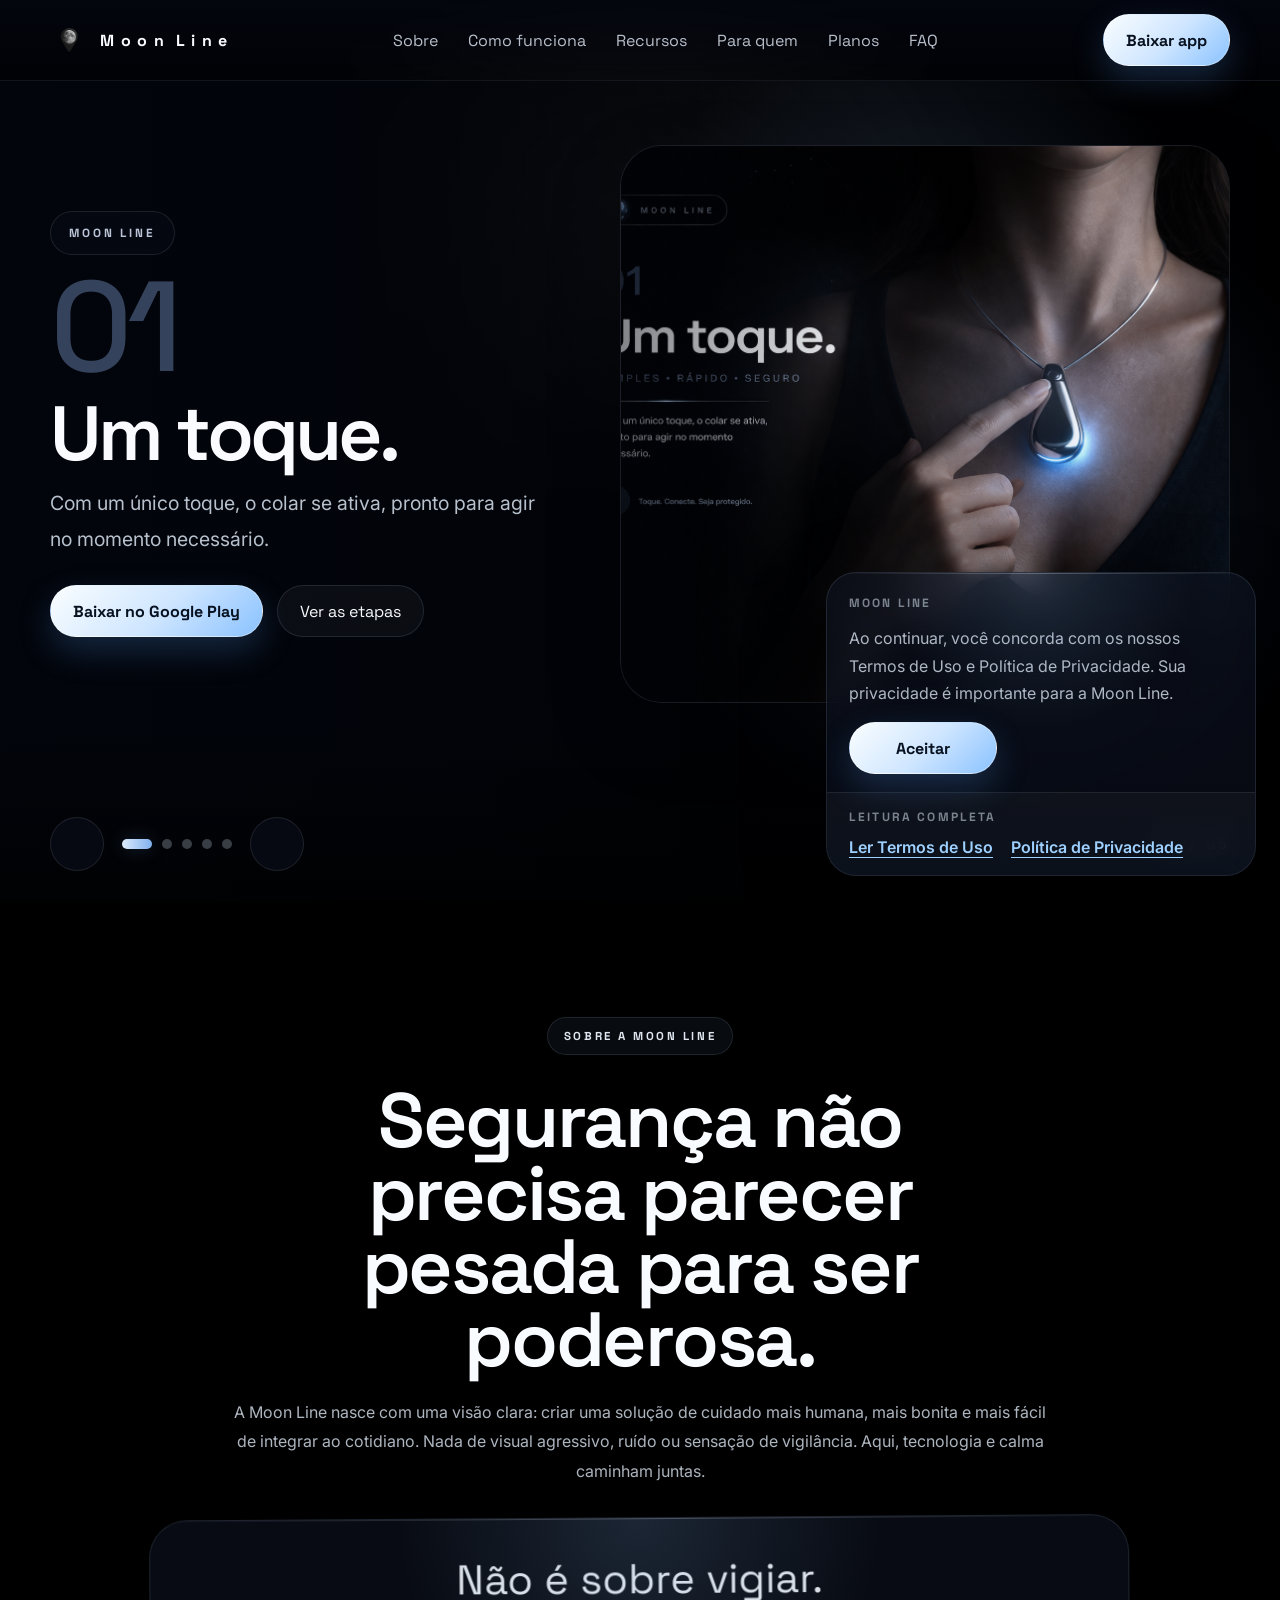
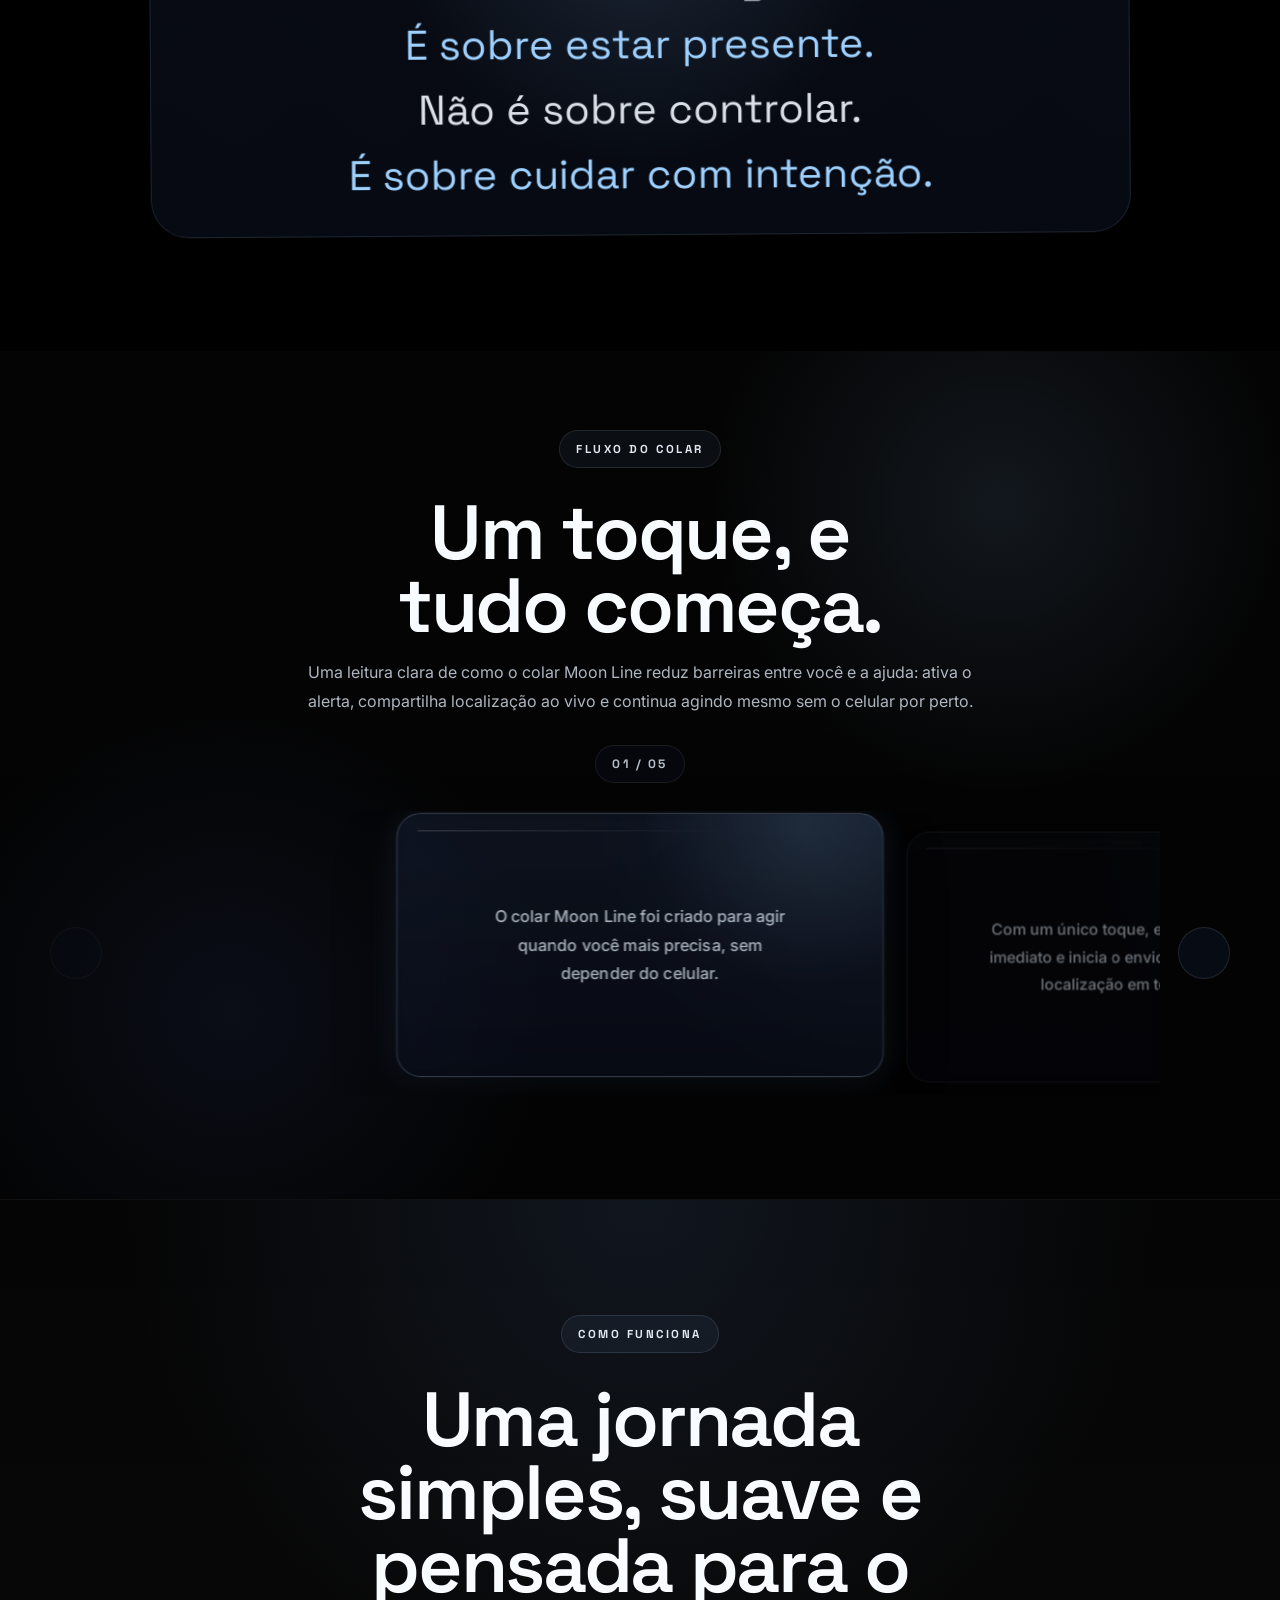
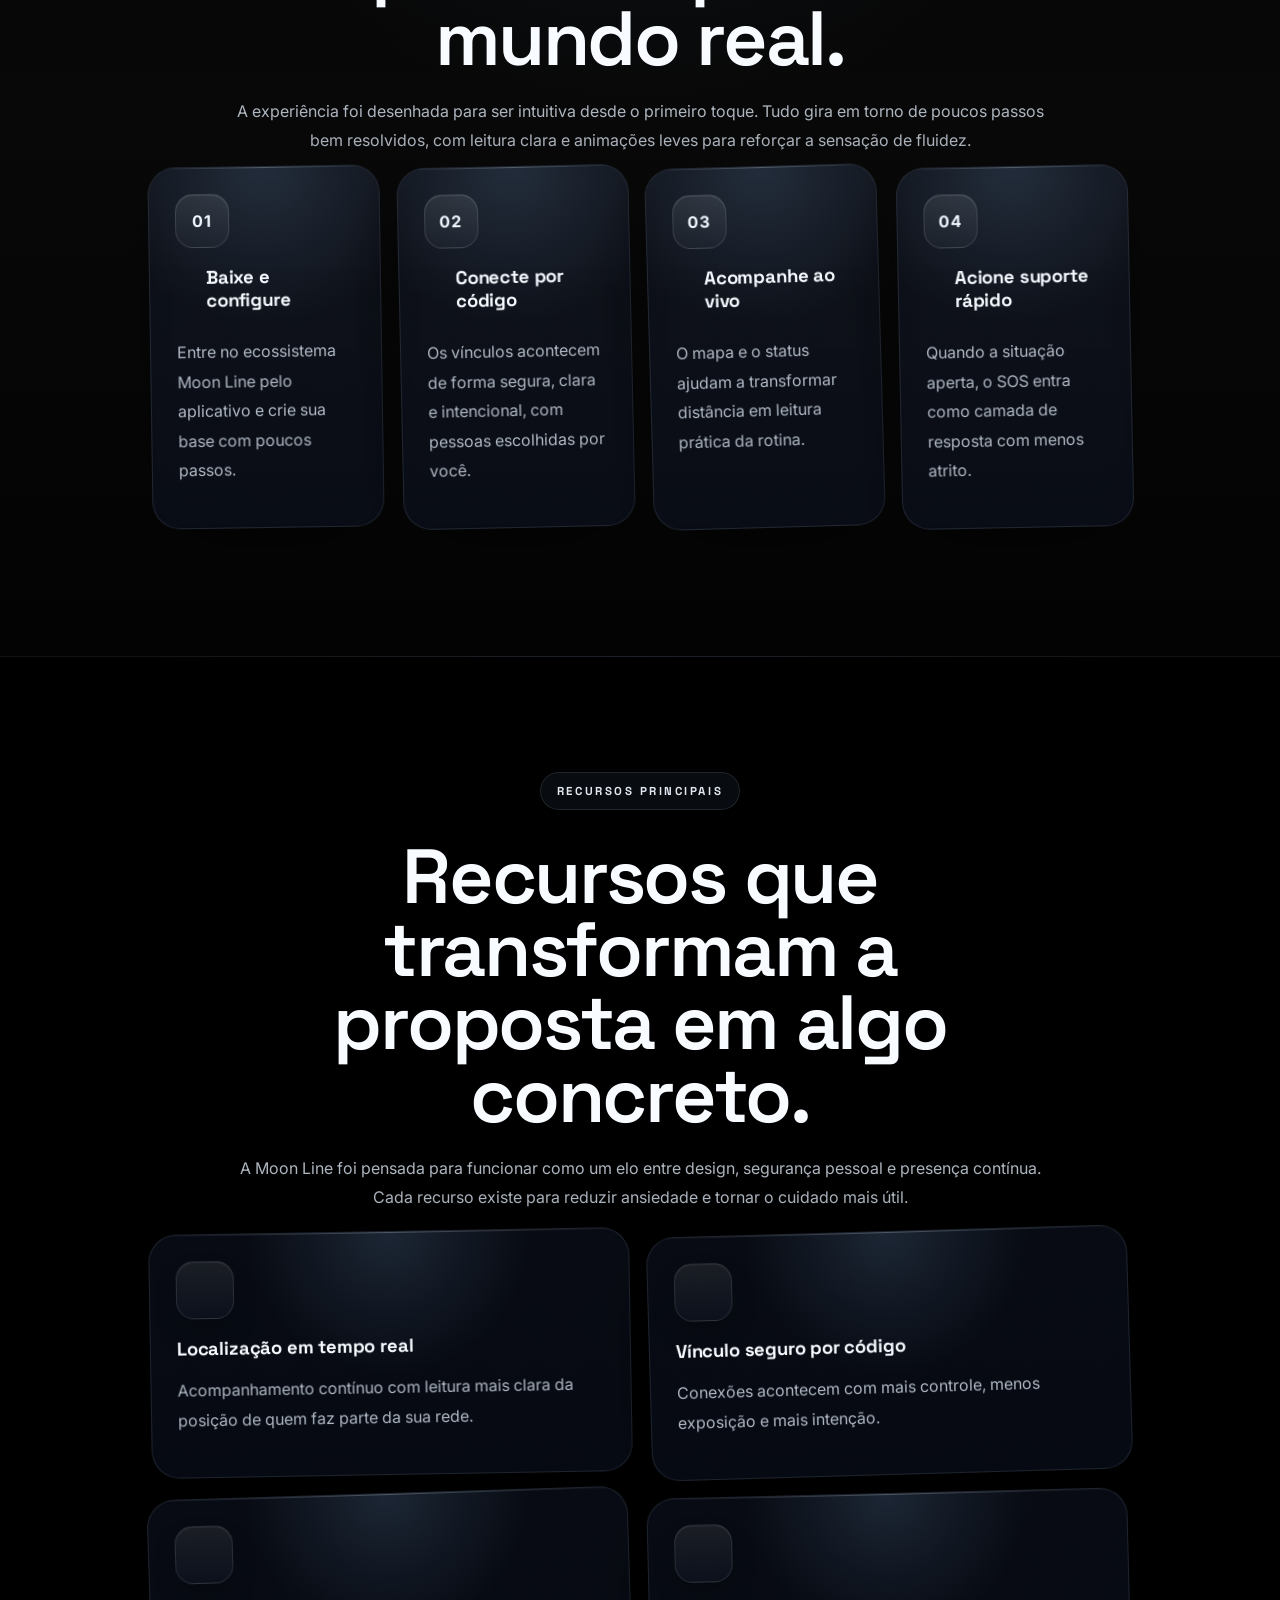
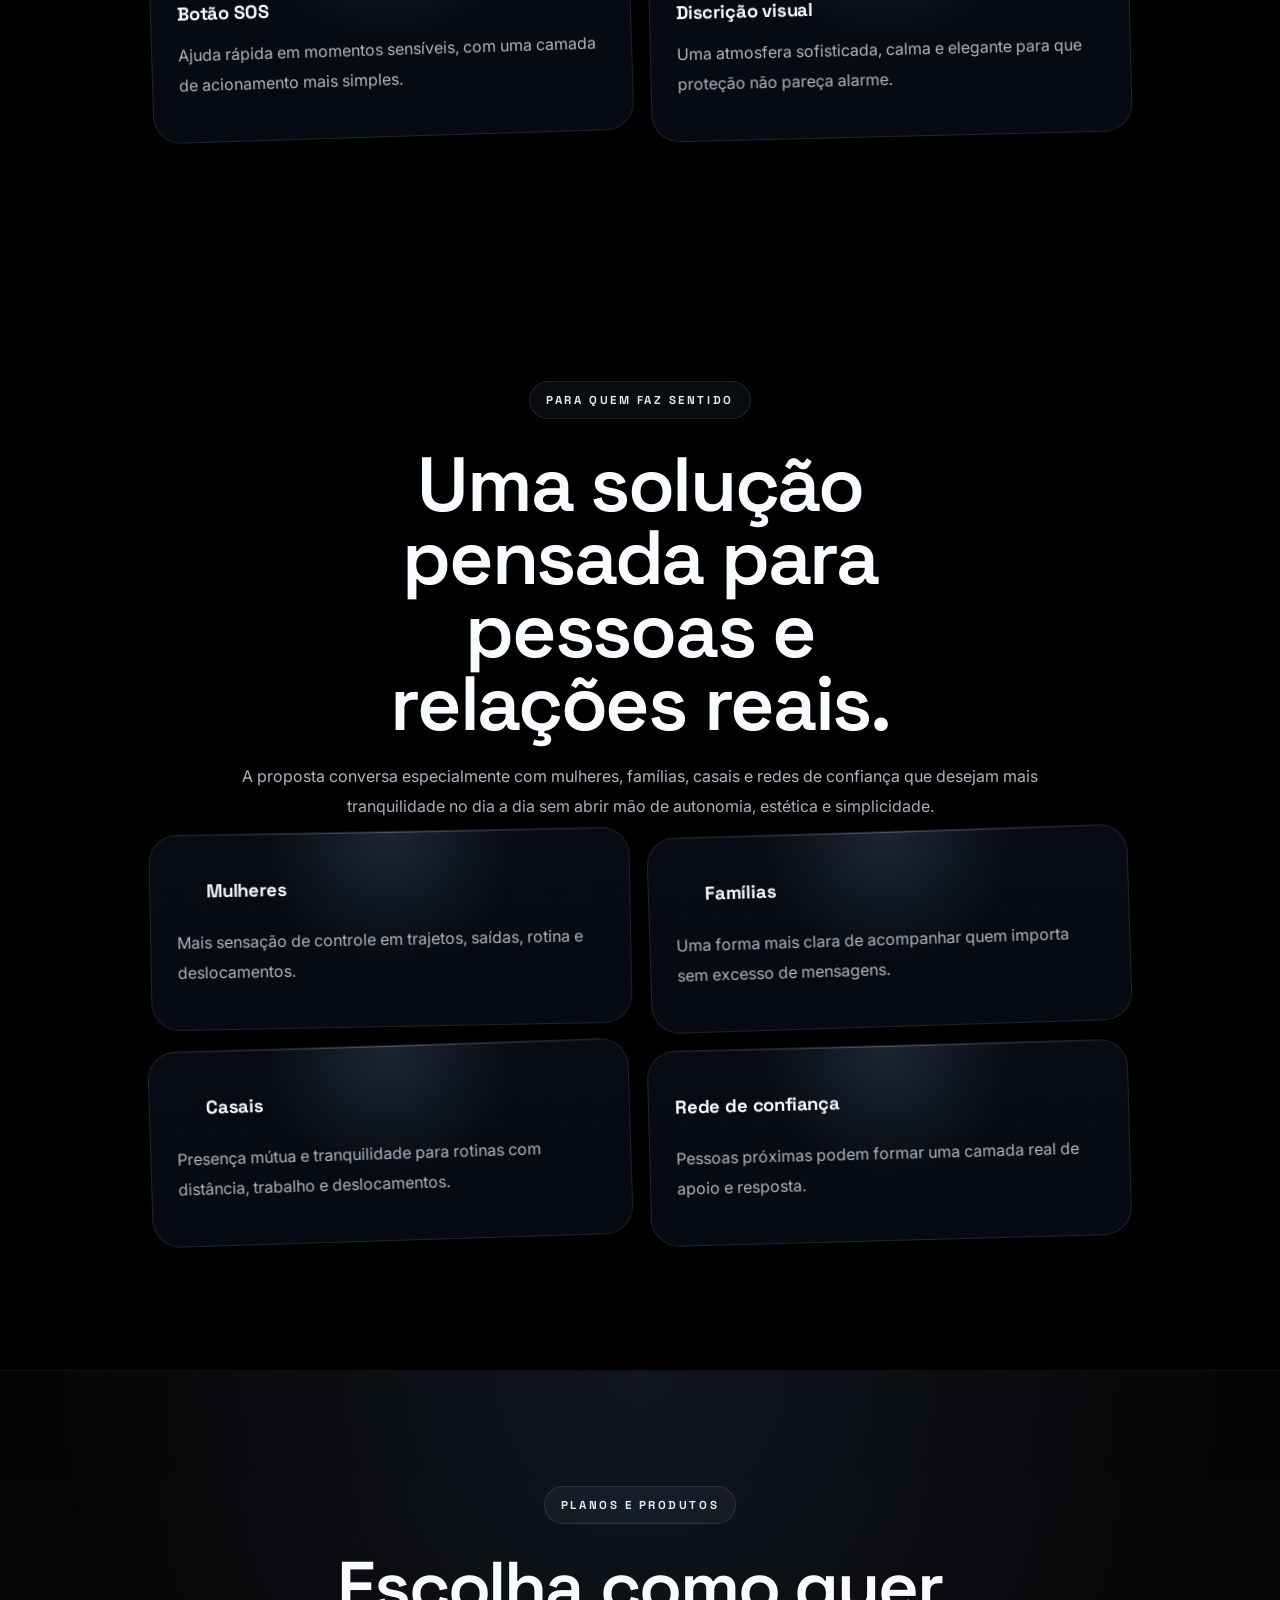
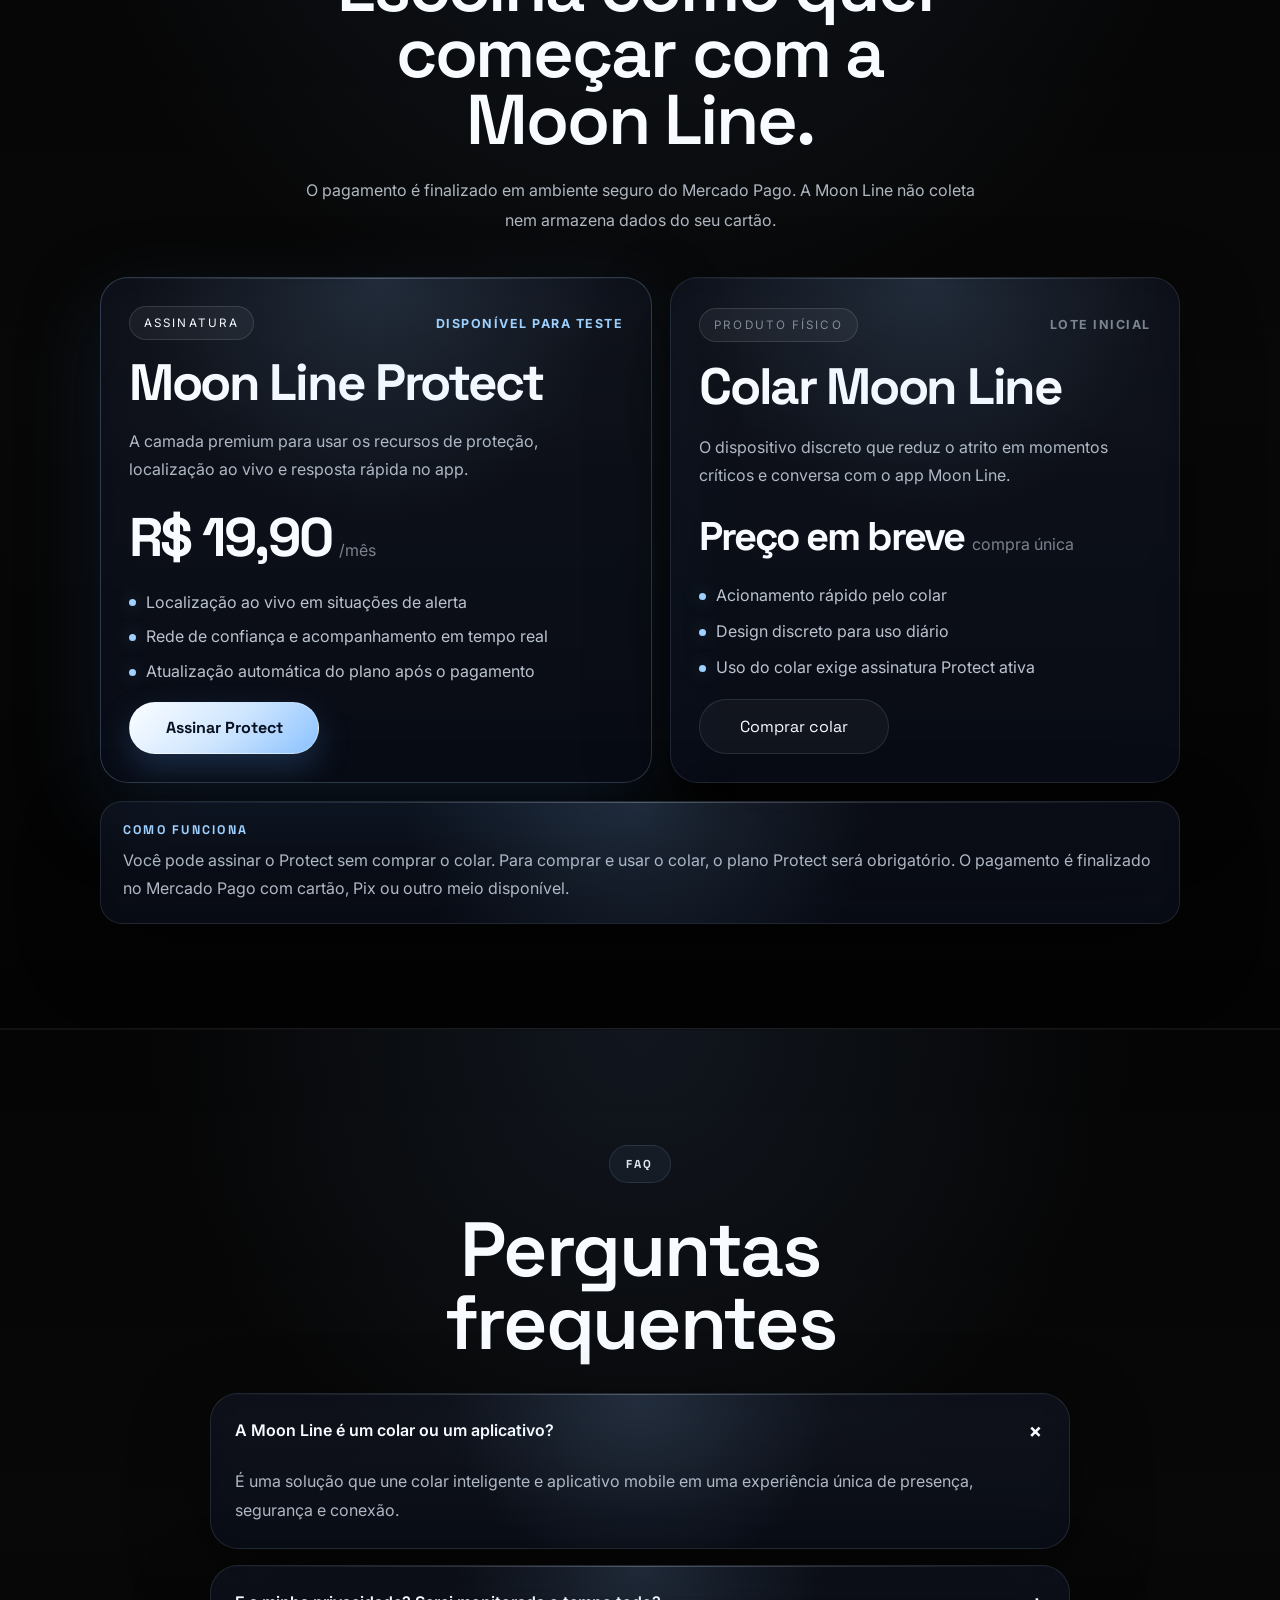
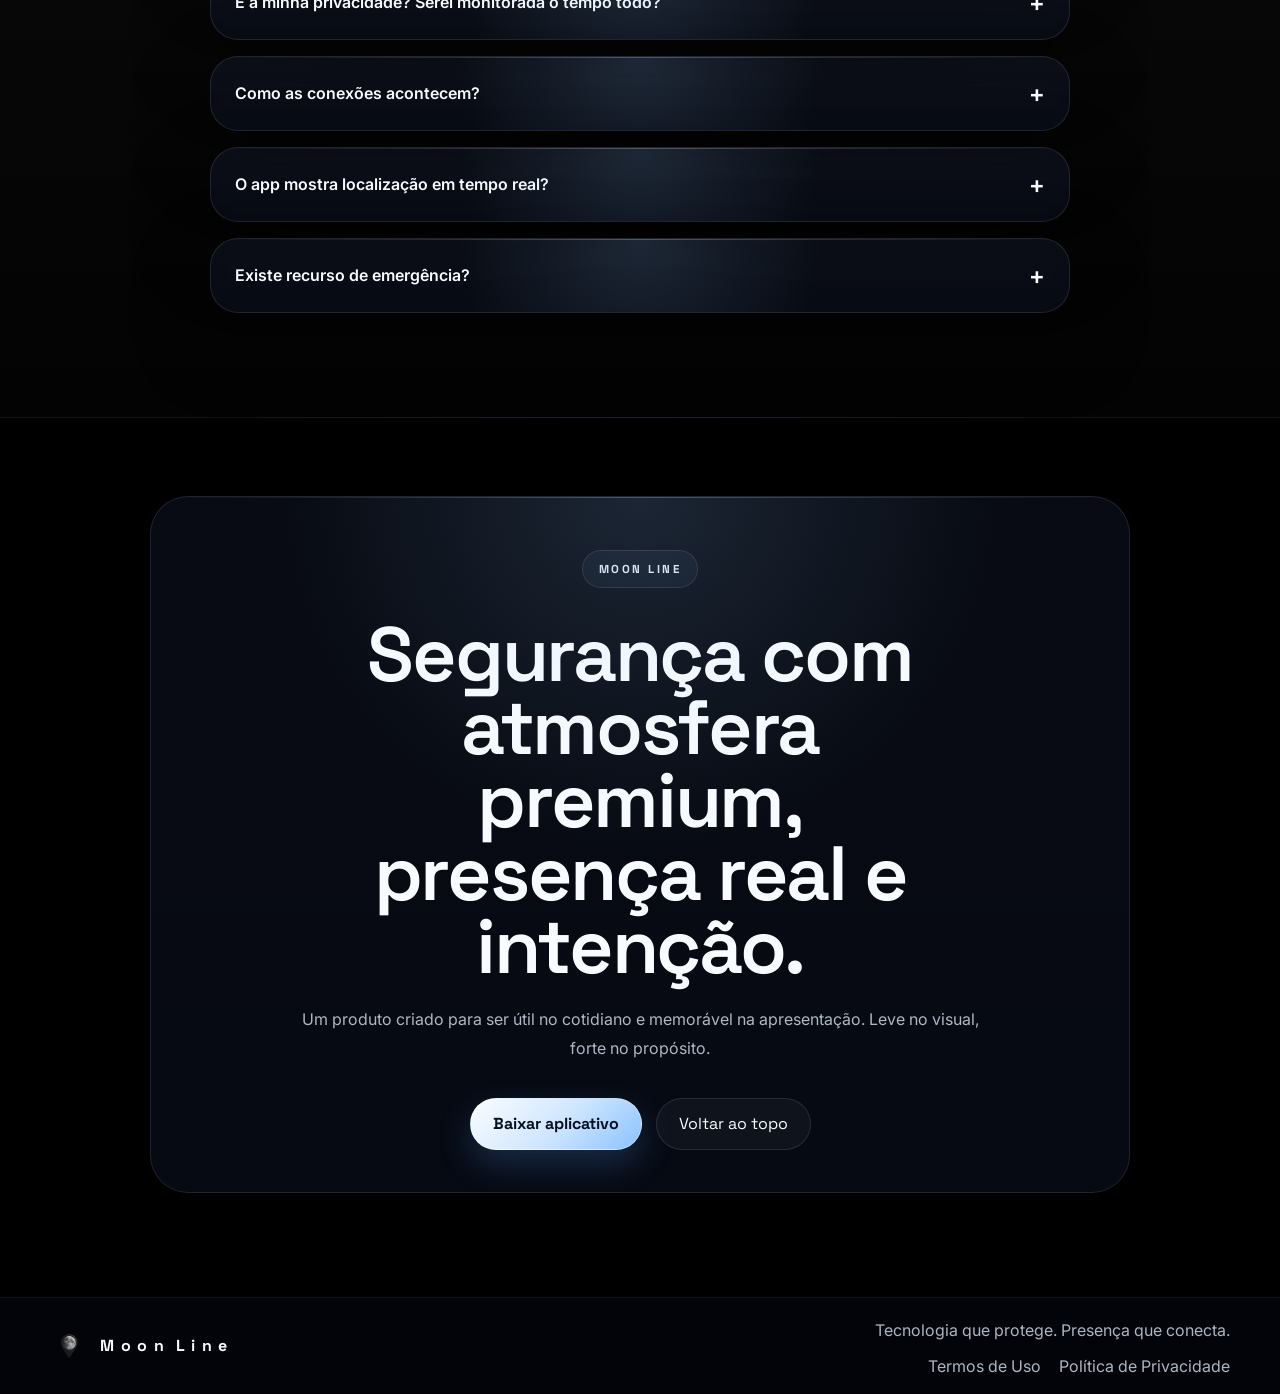
==== index.html @ 32cabf3f "Atualização importante para pagameto via mercado pago e nova aba de planos e colar" ====
<!DOCTYPE html>
<html lang="pt-BR">
  <head>
    <meta charset="UTF-8" />
    <meta name="viewport" content="width=device-width, initial-scale=1.0" />
    <title>Moon Line | Presente, mesmo à distância</title>
    <meta
      name="description"
      content="Moon Line combina colar inteligente e aplicativo com localização em tempo real, vínculos por código e botão SOS em uma experiência elegante, centralizada e feita para o mundo real."
    />
    <link rel="icon" type="image/png" href="assets/moon-pin.png" />
    <link rel="preconnect" href="https://fonts.googleapis.com" />
    <link rel="preconnect" href="https://fonts.gstatic.com" crossorigin />
    <link href="https://fonts.googleapis.com/css2?family=Inter:wght@400;500;600;700;800&family=Space+Grotesk:wght@400;500;600;700&display=swap" rel="stylesheet" />
    <link rel="stylesheet" href="styles.css" />
  </head>
  <body>
    <div class="ambient-bg" aria-hidden="true">
      <video class="bg-video" autoplay muted loop playsinline>
        <source src="assets/background-video.mp4" type="video/mp4" />
      </video>
      <div class="starfield"></div>
      <div class="moon-wrap">
        <div class="moon" id="moon"></div>
        <div class="moon-halo"></div>
      </div>
      <div class="bg-vignette"></div>
    </div>

    <header class="site-header" id="home">
      <div class="container nav-shell">
        <a class="brand" href="#home" aria-label="Moon Line início">
          <img src="assets/moon-pin.png" alt="Ícone Moon Line" />
          <span>M o o n&nbsp;&nbsp;L i n e</span>
        </a>

        <nav class="desktop-nav" aria-label="Principal">
          <a href="#sobre">Sobre</a>
          <a href="#funciona">Como funciona</a>
          <a href="#recursos">Recursos</a>
          <a href="#publico">Para quem</a>
          <a href="#planos">Planos</a>
          <a href="#faq">FAQ</a>
        </nav>

        <a class="button primary desktop-cta" href="https://play.google.com/store/apps/details?id=com.moonline" target="_blank" rel="noreferrer">Baixar app</a>

        <button class="menu-toggle" id="menuToggle" aria-label="Abrir menu" aria-expanded="false">
          <span></span><span></span><span></span>
        </button>
      </div>

      <nav class="mobile-nav" id="mobileNav" aria-label="Menu mobile">
        <a href="#sobre">Sobre</a>
        <a href="#funciona">Como funciona</a>
        <a href="#recursos">Recursos</a>
        <a href="#publico">Para quem</a>
        <a href="#planos">Planos</a>
        <a href="#faq">FAQ</a>
        <a class="button primary mobile-button" href="https://play.google.com/store/apps/details?id=com.moonline" target="_blank" rel="noreferrer">Baixar app</a>
      </nav>
    </header>

    <main>
      <section class="hero hero-slider-section section first-section" aria-label="Moon Line em cinco etapas">
        <div class="hero-slider" data-hero-slider>
          <h1 class="sr-only">Como funciona o colar Moon Line em cinco etapas</h1>

          <div class="hero-slider-stage">
            <article class="hero-slide is-active" data-hero-slide aria-hidden="false" aria-roledescription="slide" aria-label="1 de 5">
              <div class="container hero-slide-shell">
                <div class="hero-slide-copy">
                  <p class="hero-slide-badge">Moon Line</p>
                  <p class="hero-slide-step">01</p>
                  <p class="hero-slide-title">Um toque.</p>
                  <p class="hero-slide-text">Com um único toque, o colar se ativa, pronto para agir no momento necessário.</p>
                  <div class="hero-actions hero-slider-actions">
                    <a class="button primary" href="https://play.google.com/store/apps/details?id=com.moonline" target="_blank" rel="noreferrer">Baixar no Google Play</a>
                    <a class="button secondary" href="#colar">Ver as etapas</a>
                  </div>
                </div>

                <button class="hero-slide-media" type="button" style="--hero-media-position: 80% center;" tabindex="-1" aria-label="Abrir imagem ampliada do slide Um toque.">
                  <span class="hero-slide-glow" aria-hidden="true"></span>
                  <img
                    src="assets/hero-slider/slide-1.png"
                    alt="Colar Moon Line sendo acionado com um toque"
                    width="1402"
                    height="1121"
                    decoding="async"
                    fetchpriority="high"
                  />
                </button>
              </div>
            </article>

            <article class="hero-slide" data-hero-slide aria-hidden="true" aria-roledescription="slide" aria-label="2 de 5">
              <div class="container hero-slide-shell">
                <div class="hero-slide-copy">
                  <p class="hero-slide-badge">Moon Line</p>
                  <p class="hero-slide-step">02</p>
                  <p class="hero-slide-title">Alerta enviado</p>
                  <p class="hero-slide-text">Um alerta imediato é enviado para os seus contatos de confiança.</p>
                  <div class="hero-actions hero-slider-actions">
                    <a class="button primary" href="https://play.google.com/store/apps/details?id=com.moonline" target="_blank" rel="noreferrer">Baixar no Google Play</a>
                    <a class="button secondary" href="#funciona">Explorar experiência</a>
                  </div>
                </div>

                <button class="hero-slide-media" type="button" style="--hero-media-position: 82% center;" tabindex="-1" aria-label="Abrir imagem ampliada do slide Alerta enviado.">
                  <span class="hero-slide-glow" aria-hidden="true"></span>
                  <img
                    src="assets/hero-slider/slide-2.png"
                    alt="Notificação de alerta no celular Moon Line"
                    width="1536"
                    height="1024"
                    loading="lazy"
                    decoding="async"
                  />
                </button>
              </div>
            </article>

            <article class="hero-slide" data-hero-slide aria-hidden="true" aria-roledescription="slide" aria-label="3 de 5">
              <div class="container hero-slide-shell">
                <div class="hero-slide-copy">
                  <p class="hero-slide-badge">Moon Line</p>
                  <p class="hero-slide-step">03</p>
                  <p class="hero-slide-title">Localização ao vivo</p>
                  <p class="hero-slide-text">Sua localização passa a ser compartilhada em tempo real com quem você confia.</p>
                  <div class="hero-actions hero-slider-actions">
                    <a class="button primary" href="https://play.google.com/store/apps/details?id=com.moonline" target="_blank" rel="noreferrer">Baixar no Google Play</a>
                    <a class="button secondary" href="#recursos">Ver recursos</a>
                  </div>
                </div>

                <button class="hero-slide-media" type="button" style="--hero-media-position: 78% center;" tabindex="-1" aria-label="Abrir imagem ampliada do slide Localização ao vivo.">
                  <span class="hero-slide-glow" aria-hidden="true"></span>
                  <img
                    src="assets/hero-slider/slide-3.png"
                    alt="Mapa com localização em tempo real no Moon Line"
                    width="1536"
                    height="1024"
                    loading="lazy"
                    decoding="async"
                  />
                </button>
              </div>
            </article>

            <article class="hero-slide" data-hero-slide aria-hidden="true" aria-roledescription="slide" aria-label="4 de 5">
              <div class="container hero-slide-shell">
                <div class="hero-slide-copy">
                  <p class="hero-slide-badge">Moon Line</p>
                  <p class="hero-slide-step">04</p>
                  <p class="hero-slide-title">Seus contatos acompanham</p>
                  <p class="hero-slide-text">Seus contatos acompanham ao vivo sua localização e recebem atualizações.</p>
                  <div class="hero-actions hero-slider-actions">
                    <a class="button primary" href="https://play.google.com/store/apps/details?id=com.moonline" target="_blank" rel="noreferrer">Baixar no Google Play</a>
                    <a class="button secondary" href="#publico">Para quem</a>
                  </div>
                </div>

                <button class="hero-slide-media" type="button" style="--hero-media-position: 82% center;" tabindex="-1" aria-label="Abrir imagem ampliada do slide Seus contatos acompanham.">
                  <span class="hero-slide-glow" aria-hidden="true"></span>
                  <img
                    src="assets/hero-slider/slide-4.png"
                    alt="Celular com rastreamento ativo sendo acompanhado por contatos"
                    width="1536"
                    height="1024"
                    loading="lazy"
                    decoding="async"
                  />
                </button>
              </div>
            </article>

            <article class="hero-slide" data-hero-slide aria-hidden="true" aria-roledescription="slide" aria-label="5 de 5">
              <div class="container hero-slide-shell">
                <div class="hero-slide-copy">
                  <p class="hero-slide-badge">Moon Line</p>
                  <p class="hero-slide-step">05</p>
                  <p class="hero-slide-title">Resposta imediata</p>
                  <p class="hero-slide-text">Seus contatos respondem com rapidez e acompanham a situação ao vivo.</p>
                  <div class="hero-actions hero-slider-actions">
                    <a class="button primary" href="https://play.google.com/store/apps/details?id=com.moonline" target="_blank" rel="noreferrer">Baixar no Google Play</a>
                    <a class="button secondary" href="#faq">Tirar dúvidas</a>
                  </div>
                </div>

                <button class="hero-slide-media" type="button" style="--hero-media-position: 79% center;" tabindex="-1" aria-label="Abrir imagem ampliada do slide Resposta imediata.">
                  <span class="hero-slide-glow" aria-hidden="true"></span>
                  <img
                    src="assets/hero-slider/slide-5.png"
                    alt="Pessoas respondendo rapidamente a um alerta Moon Line"
                    width="1536"
                    height="1024"
                    loading="lazy"
                    decoding="async"
                  />
                </button>
              </div>
            </article>
          </div>

          <div class="container hero-slider-footer">
            <div class="hero-slider-nav" aria-label="Controles do hero">
              <button class="hero-slider-arrow" type="button" data-hero-arrow="prev" aria-label="Slide anterior">
                <i data-lucide="arrow-left"></i>
              </button>

              <div class="hero-slider-dots">
                <button class="hero-slider-dot is-active" type="button" data-hero-dot="0" aria-label="Ir para a etapa 1" aria-pressed="true"></button>
                <button class="hero-slider-dot" type="button" data-hero-dot="1" aria-label="Ir para a etapa 2" aria-pressed="false"></button>
                <button class="hero-slider-dot" type="button" data-hero-dot="2" aria-label="Ir para a etapa 3" aria-pressed="false"></button>
                <button class="hero-slider-dot" type="button" data-hero-dot="3" aria-label="Ir para a etapa 4" aria-pressed="false"></button>
                <button class="hero-slider-dot" type="button" data-hero-dot="4" aria-label="Ir para a etapa 5" aria-pressed="false"></button>
              </div>

              <button class="hero-slider-arrow" type="button" data-hero-arrow="next" aria-label="Próximo slide">
                <i data-lucide="arrow-right"></i>
              </button>
            </div>

            <p class="hero-slider-count" data-hero-count aria-live="polite">01 / 05</p>
          </div>
        </div>
      </section>

      <section class="section centered-section" id="sobre">
        <div class="container centered-content reveal">
          <p class="eyebrow soft">Sobre a Moon Line</p>
          <h2>Segurança não precisa parecer pesada para ser poderosa.</h2>
          <p class="section-lead">
            A Moon Line nasce com uma visão clara: criar uma solução de cuidado mais humana, mais bonita e mais fácil de integrar ao cotidiano. Nada de visual agressivo, ruído ou sensação de vigilância. Aqui, tecnologia e calma caminham juntas.
          </p>

          <div class="quote-band glass-panel reveal delay-1" data-parallax="0.08">
            <p>Não é sobre vigiar.</p>
            <p class="highlight">É sobre estar presente.</p>
            <p>Não é sobre controlar.</p>
            <p class="highlight">É sobre cuidar com intenção.</p>
          </div>
        </div>
      </section>

      <section class="section touch-story-section" id="colar">
        <div class="container touch-story-shell">
          <div class="touch-story-head">
            <p class="eyebrow soft">Fluxo do colar</p>
            <h2>Um toque, e tudo começa.</h2>
            <p class="section-lead compact">
              Uma leitura clara de como o colar Moon Line reduz barreiras entre você e a ajuda: ativa o alerta, compartilha localização ao vivo e continua agindo mesmo sem o celular por perto.
            </p>
          </div>

          <div class="touch-story-meta">
            <p class="touch-story-counter" data-touch-story-current aria-live="polite">01 / 05</p>
          </div>

          <div class="touch-story-carousel" aria-label="Carrossel do funcionamento do colar">
            <button class="touch-story-nav touch-story-nav-prev" type="button" data-touch-story-nav="prev" aria-label="Ver etapa anterior">
              <i data-lucide="arrow-left"></i>
            </button>

            <div class="touch-story-viewport">
              <div class="touch-story-rail">
                <article class="glass-panel touch-step-card">
                  <p class="touch-step-copy">O colar Moon Line foi criado para agir quando você mais precisa, sem depender do celular.</p>
                </article>

                <article class="glass-panel touch-step-card">
                  <p class="touch-step-copy">Com um único toque, ele ativa um alerta imediato e inicia o envio contínuo da sua localização em tempo real.</p>
                </article>

                <article class="glass-panel touch-step-card">
                  <p class="touch-step-copy">Mesmo sem acesso ao telefone, o sistema funciona de forma independente, garantindo que o sinal seja enviado sem barreiras. Seus contatos de confiança recebem o alerta e podem acompanhar tudo ao vivo, com precisão e segurança.</p>
                </article>

                <article class="glass-panel touch-step-card">
                  <p class="touch-step-copy">A proposta é simples: eliminar etapas e reduzir o tempo de resposta em situações críticas. Nada de desbloquear telas ou abrir aplicativos — apenas agir.</p>
                </article>

                <article class="glass-panel touch-step-card">
                  <p class="touch-step-copy">Discreto, intuitivo e sempre pronto, ele acompanha você em qualquer lugar. Mais do que um acessório, é uma camada real de proteção ao seu alcance. Porque, quando cada segundo importa, a resposta precisa ser imediata.</p>
                </article>
              </div>
            </div>

            <button class="touch-story-nav touch-story-nav-next" type="button" data-touch-story-nav="next" aria-label="Ver próxima etapa">
              <i data-lucide="arrow-right"></i>
            </button>
          </div>
        </div>
      </section>

      <section class="section centered-section section-highlight" id="funciona">
        <div class="container centered-content reveal">
          <p class="eyebrow soft">Como funciona</p>
          <h2>Uma jornada simples, suave e pensada para o mundo real.</h2>
          <p class="section-lead">
            A experiência foi desenhada para ser intuitiva desde o primeiro toque. Tudo gira em torno de poucos passos bem resolvidos, com leitura clara e animações leves para reforçar a sensação de fluidez.
          </p>

          <div class="step-grid top-gap">
            <article class="glass-panel step-card reveal" data-parallax="0.07">
              <span class="step-number">01</span>
              <h3><i data-lucide="smartphone" class="topic-inline-icon"></i><span>Baixe e configure</span></h3>
              <p>Entre no ecossistema Moon Line pelo aplicativo e crie sua base com poucos passos.</p>
            </article>
            <article class="glass-panel step-card reveal delay-1" data-parallax="0.1">
              <span class="step-number">02</span>
              <h3><i data-lucide="key-round" class="topic-inline-icon"></i><span>Conecte por código</span></h3>
              <p>Os vínculos acontecem de forma segura, clara e intencional, com pessoas escolhidas por você.</p>
            </article>
            <article class="glass-panel step-card reveal delay-2" data-parallax="0.13">
              <span class="step-number">03</span>
              <h3><i data-lucide="map" class="topic-inline-icon"></i><span>Acompanhe ao vivo</span></h3>
              <p>O mapa e o status ajudam a transformar distância em leitura prática da rotina.</p>
            </article>
            <article class="glass-panel step-card reveal delay-3" data-parallax="0.09">
              <span class="step-number">04</span>
              <h3><i data-lucide="siren" class="topic-inline-icon"></i><span>Acione suporte rápido</span></h3>
              <p>Quando a situação aperta, o SOS entra como camada de resposta com menos atrito.</p>
            </article>
          </div>
        </div>
      </section>

      <section class="section centered-section" id="recursos">
        <div class="container centered-content reveal">
          <p class="eyebrow soft">Recursos principais</p>
          <h2>Recursos que transformam a proposta em algo concreto.</h2>
          <p class="section-lead">
            A Moon Line foi pensada para funcionar como um elo entre design, segurança pessoal e presença contínua. Cada recurso existe para reduzir ansiedade e tornar o cuidado mais útil.
          </p>

          <div class="feature-grid top-gap-lg">
            <article class="glass-panel feature-card reveal" data-parallax="0.06">
              <div class="feature-icon"><i data-lucide="map-pin"></i></div>
              <h3>Localização em tempo real</h3>
              <p>Acompanhamento contínuo com leitura mais clara da posição de quem faz parte da sua rede.</p>
            </article>
            <article class="glass-panel feature-card reveal delay-1" data-parallax="0.1">
              <div class="feature-icon"><i data-lucide="link-2"></i></div>
              <h3>Vínculo seguro por código</h3>
              <p>Conexões acontecem com mais controle, menos exposição e mais intenção.</p>
            </article>
            <article class="glass-panel feature-card reveal delay-2" data-parallax="0.14">
              <div class="feature-icon"><i data-lucide="shield-alert"></i></div>
              <h3>Botão SOS</h3>
              <p>Ajuda rápida em momentos sensíveis, com uma camada de acionamento mais simples.</p>
            </article>
            <article class="glass-panel feature-card reveal delay-3" data-parallax="0.08">
              <div class="feature-icon"><i data-lucide="moon-star"></i></div>
              <h3>Discrição visual</h3>
              <p>Uma atmosfera sofisticada, calma e elegante para que proteção não pareça alarme.</p>
            </article>
          </div>
        </div>
      </section>

      <section class="section centered-section" id="publico">
        <div class="container centered-content reveal">
          <p class="eyebrow soft">Para quem faz sentido</p>
          <h2>Uma solução pensada para pessoas e relações reais.</h2>
          <p class="section-lead">
            A proposta conversa especialmente com mulheres, famílias, casais e redes de confiança que desejam mais tranquilidade no dia a dia sem abrir mão de autonomia, estética e simplicidade.
          </p>

          <div class="audience-grid top-gap">
            <article class="glass-panel audience-card reveal" data-parallax="0.05">
              <h3><i data-lucide="sparkles" class="topic-inline-icon"></i><span>Mulheres</span></h3>
              <p>Mais sensação de controle em trajetos, saídas, rotina e deslocamentos.</p>
            </article>
            <article class="glass-panel audience-card reveal delay-1" data-parallax="0.09">
              <h3><i data-lucide="home" class="topic-inline-icon"></i><span>Famílias</span></h3>
              <p>Uma forma mais clara de acompanhar quem importa sem excesso de mensagens.</p>
            </article>
            <article class="glass-panel audience-card reveal delay-2" data-parallax="0.12">
              <h3><i data-lucide="heart-handshake" class="topic-inline-icon"></i><span>Casais</span></h3>
              <p>Presença mútua e tranquilidade para rotinas com distância, trabalho e deslocamentos.</p>
            </article>
            <article class="glass-panel audience-card reveal delay-3" data-parallax="0.07">
              <h3>Rede de confiança</h3>
              <p>Pessoas próximas podem formar uma camada real de apoio e resposta.</p>
            </article>
          </div>
        </div>
      </section>

      <section class="section sales-section section-highlight" id="planos">
        <div class="container sales-shell reveal">
          <div class="sales-head">
            <p class="eyebrow soft">Planos e produtos</p>
            <h2>Escolha como quer começar com a <span class="nowrap">Moon Line</span>.</h2>
            <p class="section-lead compact">
              O pagamento é finalizado em ambiente seguro do Mercado Pago. A Moon Line não coleta nem armazena dados do seu cartão.
            </p>
          </div>

          <div class="sales-grid top-gap-lg">
            <article class="glass-panel sale-card sale-card-featured">
              <div class="sale-card-top">
                <span class="tiny-pill">Assinatura</span>
                <span class="sale-status">Disponível para teste</span>
              </div>
              <h3>Moon Line Protect</h3>
              <p class="sale-copy">A camada premium para usar os recursos de proteção, localização ao vivo e resposta rápida no app.</p>
              <div class="sale-price">
                <strong>R$ 19,90</strong>
                <span>/mês</span>
              </div>
              <ul class="sale-list">
                <li>Localização ao vivo em situações de alerta</li>
                <li>Rede de confiança e acompanhamento em tempo real</li>
                <li>Atualização automática do plano após o pagamento</li>
              </ul>
              <button class="button primary sale-button" type="button" data-billing-open>
                Assinar Protect
              </button>
            </article>

            <article class="glass-panel sale-card">
              <div class="sale-card-top">
                <span class="tiny-pill muted">Produto físico</span>
                <span class="sale-status sale-status-muted">Lote inicial</span>
              </div>
              <h3>Colar Moon Line</h3>
              <p class="sale-copy">O dispositivo discreto que reduz o atrito em momentos críticos e conversa com o app Moon Line.</p>
              <div class="sale-price sale-price-muted">
                <strong>Preço em breve</strong>
                <span>compra única</span>
              </div>
              <ul class="sale-list">
                <li>Acionamento rápido pelo colar</li>
                <li>Design discreto para uso diário</li>
                <li>Uso do colar exige assinatura Protect ativa</li>
              </ul>
              <button class="button secondary sale-button" type="button" data-collar-interest>
                Comprar colar
              </button>
              <p class="sale-note" data-collar-message hidden>
                Para usar o colar, será necessário ter o plano Protect ativo. A compra do colar entra no próximo passo: precisamos definir preço, frete e endpoint de checkout do produto.
              </p>
            </article>
          </div>

          <div class="checkout-flow glass-panel">
            <span>Como funciona</span>
            <p>Você pode assinar o Protect sem comprar o colar. Para comprar e usar o colar, o plano Protect será obrigatório. O pagamento é finalizado no Mercado Pago com cartão, Pix ou outro meio disponível.</p>
          </div>
        </div>
      </section>

      <section class="section centered-section section-highlight" id="faq">
        <div class="container centered-content faq-shell reveal">
          <p class="eyebrow soft">FAQ</p>
          <h2>Perguntas frequentes</h2>

          <div class="faq-list top-gap">
            <article class="glass-panel faq-item active">
              <button class="faq-question" type="button">
                <span>A Moon Line é um colar ou um aplicativo?</span>
                <span class="faq-symbol">+</span>
              </button>
              <div class="faq-answer">
                <p>É uma solução que une colar inteligente e aplicativo mobile em uma experiência única de presença, segurança e conexão.</p>
              </div>
            </article>

            <article class="glass-panel faq-item">
              <button class="faq-question" type="button">
                <span>E a minha privacidade? Serei monitorada o tempo todo?</span>
                <span class="faq-symbol">+</span>
              </button>
              <div class="faq-answer">
                <p>Não. A sua privacidade é prioridade. O Colar MOON LINE permanece em modo hibernação, sem monitoramento contínuo, e a localização só é ativada quando você aciona o dispositivo. Com dois toques, o SOS é enviado e sua localização compartilhada em tempo real. Privacidade no dia a dia, proteção quando você precisar.</p>
              </div>
            </article>

            <article class="glass-panel faq-item">
              <button class="faq-question" type="button">
                <span>Como as conexões acontecem?</span>
                <span class="faq-symbol">+</span>
              </button>
              <div class="faq-answer">
                <p>Por meio de código seguro, permitindo que a própria pessoa escolha quem entra na sua rede de confiança.</p>
              </div>
            </article>

            <article class="glass-panel faq-item">
              <button class="faq-question" type="button">
                <span>O app mostra localização em tempo real?</span>
                <span class="faq-symbol">+</span>
              </button>
              <div class="faq-answer">
                <p>Sim. A proposta inclui mapa com acompanhamento contínuo para tornar a presença mais clara e funcional.</p>
              </div>
            </article>

            <article class="glass-panel faq-item">
              <button class="faq-question" type="button">
                <span>Existe recurso de emergência?</span>
                <span class="faq-symbol">+</span>
              </button>
              <div class="faq-answer">
                <p>Sim. O botão SOS foi pensado para reduzir atrito quando cada segundo importa.</p>
              </div>
            </article>
          </div>
        </div>
      </section>

      <section class="section final-cta">
        <div class="container centered-content reveal">
          <article class="glass-panel cta-panel" data-parallax="0.08">
            <p class="eyebrow soft">Moon Line</p>
            <h2>Segurança com atmosfera premium, presença real e intenção.</h2>
            <p class="section-lead compact">
              Um produto criado para ser útil no cotidiano e memorável na apresentação. Leve no visual, forte no propósito.
            </p>
            <div class="hero-actions center-actions">
              <a class="button primary" href="https://play.google.com/store/apps/details?id=com.moonline" target="_blank" rel="noreferrer">Baixar aplicativo</a>
              <a class="button secondary" href="#home">Voltar ao topo</a>
            </div>
          </article>
        </div>
      </section>
    </main>

    <div class="billing-modal" data-billing-modal hidden>
      <div class="billing-modal-backdrop" data-billing-close></div>
      <section class="billing-dialog glass-panel" role="dialog" aria-modal="true" aria-labelledby="billingTitle">
        <button class="billing-close" type="button" aria-label="Fechar" data-billing-close>&times;</button>
        <p class="eyebrow soft">Assinatura Protect</p>
        <h2 id="billingTitle">Entre para continuar</h2>
        <p class="billing-intro">
          Use sua conta Moon Line para gerar o checkout seguro no Mercado Pago. O cartão será informado somente lá.
        </p>

        <div class="billing-tabs" role="tablist" aria-label="Escolha entre entrar ou criar conta">
          <button class="billing-tab is-active" type="button" data-billing-tab="login">Entrar</button>
          <button class="billing-tab" type="button" data-billing-tab="signup">Criar conta</button>
        </div>

        <form class="billing-form is-active" data-billing-form="login">
          <label>
            E-mail ou telefone
            <input name="login" autocomplete="username" required />
          </label>
          <label>
            Senha
            <input name="password" type="password" autocomplete="current-password" required />
          </label>
          <button class="button primary" type="submit">Ir para o Mercado Pago</button>
        </form>

        <form class="billing-form" data-billing-form="signup">
          <label>
            Nome completo
            <input name="full_name" autocomplete="name" required />
          </label>
          <div class="billing-field-grid">
            <label>
              Apelido no app
              <input name="username" autocomplete="nickname" required />
            </label>
            <label>
              Nascimento
              <input name="birth_date" autocomplete="bday" inputmode="numeric" placeholder="DD/MM/AAAA" required />
            </label>
          </div>
          <label>
            E-mail
            <input name="email" type="email" autocomplete="email" required />
          </label>
          <div class="billing-field-grid">
            <label>
              Telefone
              <input name="phone" autocomplete="tel" inputmode="tel" required />
            </label>
            <label>
              CPF
              <input name="cpf" autocomplete="off" inputmode="numeric" placeholder="000.000.000-00" required />
            </label>
          </div>
          <label>
            Senha
            <input name="password" type="password" autocomplete="new-password" required />
          </label>
          <label class="billing-accept">
            <input name="accepted" type="checkbox" required />
            <span>Li e aceito os Termos de Uso e a Política de Privacidade.</span>
          </label>
          <button class="button primary" type="submit">Criar conta e assinar</button>
        </form>

        <form class="billing-form" data-billing-form="profile">
          <p class="billing-form-note">
            Para assinar, precisamos completar seus dados de cadastro. Isso ajuda a manter cobrança, suporte e segurança organizados.
          </p>
          <label>
            Nome completo
            <input name="full_name" autocomplete="name" required />
          </label>
          <div class="billing-field-grid">
            <label>
              Apelido no app
              <input name="username" autocomplete="nickname" required />
            </label>
            <label>
              Nascimento
              <input name="birth_date" autocomplete="bday" inputmode="numeric" placeholder="DD/MM/AAAA" required />
            </label>
          </div>
          <label>
            E-mail
            <input name="email" type="email" autocomplete="email" required />
          </label>
          <div class="billing-field-grid">
            <label>
              Telefone
              <input name="phone" autocomplete="tel" inputmode="tel" required />
            </label>
            <label>
              CPF
              <input name="cpf" autocomplete="off" inputmode="numeric" placeholder="000.000.000-00" required />
            </label>
          </div>
          <button class="button primary" type="submit">Completar e assinar</button>
        </form>

        <p class="billing-status" data-billing-status aria-live="polite"></p>
      </section>
    </div>

    <footer class="site-footer">
      <div class="container footer-shell">
        <a class="brand footer-brand" href="#home">
          <img src="assets/moon-pin.png" alt="Ícone Moon Line" />
          <span>M o o n&nbsp;&nbsp;L i n e</span>
        </a>
        <div class="footer-meta">
          <p>Tecnologia que protege. Presença que conecta.</p>
          <nav class="footer-links" aria-label="Documentos legais">
            <a href="moon-line-legal-main/index.html" target="_blank" rel="noopener noreferrer">Termos de Uso</a>
            <a href="moon-line-legal-main/index.html" target="_blank" rel="noopener noreferrer">Política de Privacidade</a>
          </nav>
        </div>
      </div>
    </footer>

    <script src="script.js"></script>
    <script src="https://unpkg.com/lucide@latest"></script>
    <script>lucide.createIcons();</script>
  </body>
</html>
---- styles.css ----
:root {
  --bg: #040611;
  --bg-2: #0a0f1f;
  --surface: rgba(10, 16, 30, 0.46);
  --surface-strong: rgba(8, 13, 24, 0.72);
  --line: rgba(197, 220, 255, 0.12);
  --line-strong: rgba(225, 237, 255, 0.2);
  --text: #f8fbff;
  --muted: rgba(222, 232, 245, 0.78);
  --muted-soft: rgba(202, 213, 226, 0.58);
  --blue: #9ed1ff;
  --blue-strong: #4c9fff;
  --blue-deep: #17305f;
  --shadow: 0 28px 80px rgba(0, 0, 0, 0.42);
  --radius-xl: 38px;
  --radius-lg: 28px;
  --radius-md: 22px;
  --container: min(1180px, calc(100% - 32px));
  --header-offset: 108px;
}

* { box-sizing: border-box; }
html {
  scroll-behavior: smooth;
  scroll-padding-top: var(--header-offset);
}
body {
  margin: 0;
  color: var(--text);
  font-family: 'Inter', Arial, sans-serif;
  background: #000;
  overflow-x: hidden;
}
img { max-width: 100%; display: block; }
a { color: inherit; text-decoration: none; }
button { font: inherit; }
[id] {
  scroll-margin-top: var(--header-offset);
}
.sr-only {
  position: absolute;
  width: 1px;
  height: 1px;
  padding: 0;
  margin: -1px;
  overflow: hidden;
  clip: rect(0, 0, 0, 0);
  white-space: nowrap;
  border: 0;
}

.nowrap {
  white-space: nowrap;
}

.ambient-bg {
  position: fixed;
  inset: 0;
  z-index: -5;
  overflow: hidden;
  pointer-events: none;
  animation: moonlinePageFadeBg 1100ms ease-out both;
}
.bg-video,
.starfield,
.bg-vignette,
.moon-wrap {
  position: absolute;
  inset: 0;
}
.starfield {
  background: linear-gradient(180deg, rgba(0,0,0,0.28), rgba(0,0,0,0.52));
  opacity: 1;
}

.bg-video {
  width: 100%;
  height: 100%;
  object-fit: cover;
  opacity: 1;
  filter: brightness(0.34) saturate(0.72) contrast(1.08);
}

.moon-wrap {
  display: grid;
  place-items: start center;
  padding-top: 7vh;
  perspective: 1600px;
}



.moon::before,
.moon::after {
  content: "";
  position: absolute;
  inset: 0;
  border-radius: 50%;
  pointer-events: none;
}

.moon::before {
  background:
    radial-gradient(circle at 32% 24%, rgba(255,255,255,0.26) 0 8%, transparent 18%),
    radial-gradient(circle at 68% 38%, rgba(255,255,255,0.08) 0 10%, transparent 22%),
    radial-gradient(circle at 70% 68%, rgba(0,0,0,0.14) 0 14%, transparent 24%),
    linear-gradient(135deg, rgba(255,255,255,0.08) 0 10%, transparent 30% 100%);
  mix-blend-mode: screen;
  opacity: 0.72;
}

.moon::after {
  background:
    radial-gradient(circle at 50% 50%, transparent 0 60%, rgba(0, 0, 0, 0.10) 80%, rgba(0, 0, 0, 0.24) 100%),
    linear-gradient(120deg, rgba(255,255,255,0.12) 0 8%, transparent 22% 100%);
  mix-blend-mode: soft-light;
  opacity: 0.84;
}
.moon-halo {
  width: min(62vw, 860px);
  aspect-ratio: 1;
  border-radius: 50%;
  justify-self: center;
  align-self: start;
  margin-top: calc(min(38vw, 430px) * -0.98);
  background: radial-gradient(circle, rgba(255, 255, 255, 0.10) 0%, rgba(255, 255, 255, 0.04) 38%, transparent 70%);
  filter: blur(22px);
}

.bg-vignette {
  background:
    linear-gradient(180deg, rgba(0, 0, 0, 0.02) 0%, rgba(0, 0, 0, 0.08) 20%, rgba(0, 0, 0, 0.44) 42%, rgba(0, 0, 0, 0.84) 66%, rgba(0, 0, 0, 1) 100%),
    radial-gradient(circle at 50% 0%, transparent 0, rgba(0,0,0,0.04) 34%, rgba(0,0,0,0.86) 78%);
}


.container { width: var(--container); margin: 0 auto; }
.section { position: relative; padding: 104px 0; }
.first-section { padding-top: 68px; }
.centered-content {
  max-width: 980px;
  margin: 0 auto;
  text-align: center;
}
.top-gap { margin-top: 34px; }
.top-gap-lg { margin-top: 42px; }

.site-header {
  position: sticky;
  top: 0;
  z-index: 50;
  backdrop-filter: blur(18px);
  background: linear-gradient(180deg, rgba(4, 7, 18, 0.78), rgba(4, 7, 18, 0.28));
  border-bottom: 1px solid rgba(255,255,255,0.06);
}
.nav-shell {
  min-height: 80px;
  display: grid;
  grid-template-columns: auto 1fr auto;
  align-items: center;
  gap: 24px;
}
.brand {
  display: inline-flex;
  align-items: center;
  gap: 12px;
  font-weight: 700;
  letter-spacing: 0.08em;
  white-space: nowrap;
}
.brand img {
  width: 38px;
  height: 38px;
  border-radius: 50%;
}
.desktop-nav {
  display: flex;
  justify-content: center;
  gap: 30px;
  color: rgba(235, 243, 255, 0.78);
}
.desktop-nav a,
.mobile-nav a,
.button {
  transition: transform 220ms ease, color 220ms ease, border-color 220ms ease, background 220ms ease;
}
.desktop-nav a:hover,
.mobile-nav a:hover { color: #fff; }
.menu-toggle,
.mobile-nav { display: none; }

.button {
  display: inline-flex;
  align-items: center;
  justify-content: center;
  min-height: 52px;
  padding: 0 22px;
  border-radius: 999px;
  border: 1px solid var(--line);
}
.button:hover { transform: translateY(-1px); }
.button.primary {
  background: linear-gradient(135deg, #fafdff 0%, #cfe6ff 52%, #8ac2ff 100%);
  color: #07111f;
  font-weight: 700;
  border-color: rgba(255,255,255,0.32);
  box-shadow: 0 14px 34px rgba(92, 163, 255, 0.22);
}
.button.secondary {
  background: rgba(255,255,255,0.04);
  color: var(--text);
}

.hero-stack {
  min-height: calc(100vh - 80px);
  display: flex;
  flex-direction: column;
  align-items: center;
  justify-content: center;
  text-align: center;
}
.eyebrow {
  display: inline-flex;
  align-items: center;
  justify-content: center;
  padding: 11px 16px;
  border-radius: 999px;
  border: 1px solid var(--line);
  background: rgba(255,255,255,0.04);
  color: rgba(239,245,255,0.94);
  font-size: 0.72rem;
  font-weight: 700;
  letter-spacing: 0.22em;
  text-transform: uppercase;
}
.eyebrow.soft { background: rgba(143, 191, 255, 0.06); }
.hero-kicker {
  margin-top: 28px;
  display: inline-flex;
  align-items: center;
  gap: 16px;
  text-transform: uppercase;
  font-size: 0.84rem;
  letter-spacing: 0.34em;
  color: var(--muted-soft);
}
.hero-kicker .line {
  width: 72px;
  height: 1px;
  background: linear-gradient(90deg, transparent, rgba(255,255,255,0.28), transparent);
}
h1,
h2 {
  font-family: "Space Grotesk", "Inter", Arial, sans-serif;
  font-weight: 600;
  letter-spacing: -0.04em;
  line-height: 0.95;
  margin: 0;
}
h1 {
  margin-top: 26px;
  max-width: 10ch;
  font-size: clamp(4rem, 9vw, 7rem);
}
h2 {
  font-size: clamp(3rem, 6vw, 5.2rem);
  max-width: 13ch;
  margin: 18px auto 0;
}
.hero-copy,
.section-lead,
.faq-answer p,
.feature-card p,
.audience-card p,
.step-card p,
.product-copy p,
.site-footer p {
  color: var(--muted);
  line-height: 1.85;
}
.hero-copy {
  margin-top: 24px;
  max-width: 50rem;
  font-size: clamp(1rem, 2vw, 1.15rem);
}
.section-lead {
  max-width: 52rem;
  margin: 22px auto 0;
}
.section-lead.compact { max-width: 44rem; }
.hero-actions {
  display: flex;
  flex-wrap: wrap;
  justify-content: center;
  gap: 14px;
  margin-top: 34px;
}
.hero-slider-section,
.hero-slider-section.first-section {
  padding: 0;
  overflow: hidden;
}
.hero-slider {
  position: relative;
  min-height: calc(100vh - 80px);
  display: grid;
  grid-template-rows: minmax(0, 1fr) auto;
  isolation: isolate;
}
.hero-slider::before,
.hero-slider::after {
  content: "";
  position: absolute;
  inset: 0;
  pointer-events: none;
}
.hero-slider::before {
  background:
    radial-gradient(circle at 72% 22%, rgba(140, 191, 255, 0.14), transparent 24%),
    radial-gradient(circle at 78% 52%, rgba(113, 160, 255, 0.12), transparent 32%),
    linear-gradient(90deg, rgba(2, 5, 12, 0.96) 0%, rgba(2, 5, 12, 0.82) 34%, rgba(2, 5, 12, 0.4) 58%, rgba(2, 5, 12, 0.18) 100%);
  z-index: -1;
}
.hero-slider::after {
  inset: auto 0 0;
  height: 180px;
  background: linear-gradient(180deg, transparent, rgba(0, 0, 0, 0.72));
  z-index: -1;
}
.hero-slider-stage {
  position: relative;
  height: clamp(620px, calc(100vh - 240px), 760px);
}
.hero-slide {
  position: absolute;
  inset: 0;
  display: grid;
  align-items: stretch;
  opacity: 0;
  pointer-events: none;
  transform: translate3d(48px, 0, 0);
  transition: opacity 720ms ease, transform 820ms cubic-bezier(0.22, 1, 0.36, 1);
}
.hero-slide.is-active {
  opacity: 1;
  pointer-events: auto;
  transform: translate3d(0, 0, 0);
  z-index: 2;
}
.hero-slide-shell {
  height: 100%;
  min-height: 0;
  display: grid;
  grid-template-columns: minmax(0, 0.92fr) minmax(0, 1.08fr);
  align-items: center;
  gap: clamp(28px, 4vw, 52px);
  padding: 42px 0 16px;
}
.hero-slide-copy {
  display: grid;
  justify-items: start;
  align-content: center;
  gap: 18px;
  max-width: 35rem;
  text-align: left;
}
.hero-slide-copy > * {
  opacity: 0;
  transform: translate3d(0, 20px, 0);
  transition: opacity 620ms ease, transform 720ms cubic-bezier(0.22, 1, 0.36, 1);
}
.hero-slide.is-active .hero-slide-copy > * {
  opacity: 1;
  transform: translate3d(0, 0, 0);
}
.hero-slide.is-active .hero-slide-copy > :nth-child(1) { transition-delay: 70ms; }
.hero-slide.is-active .hero-slide-copy > :nth-child(2) { transition-delay: 130ms; }
.hero-slide.is-active .hero-slide-copy > :nth-child(3) { transition-delay: 190ms; }
.hero-slide.is-active .hero-slide-copy > :nth-child(4) { transition-delay: 250ms; }
.hero-slide.is-active .hero-slide-copy > :nth-child(5) { transition-delay: 320ms; }
.hero-slide-badge {
  margin: 0;
  display: inline-flex;
  align-items: center;
  min-height: 44px;
  padding: 0 18px;
  border-radius: 999px;
  border: 1px solid rgba(255,255,255,0.1);
  background: rgba(8, 12, 22, 0.58);
  color: rgba(223, 235, 255, 0.84);
  font-family: "Space Grotesk", "Inter", Arial, sans-serif;
  font-size: 0.74rem;
  font-weight: 700;
  letter-spacing: 0.24em;
  text-transform: uppercase;
}
.hero-slide-step {
  margin: 0;
  color: rgba(124, 152, 205, 0.42);
  font-family: "Space Grotesk", "Inter", Arial, sans-serif;
  font-size: clamp(4.8rem, 11vw, 8rem);
  font-weight: 500;
  line-height: 0.85;
  letter-spacing: -0.05em;
}
.hero-slide-title {
  margin: 0;
  max-width: 8ch;
  color: #f9fbff;
  font-family: "Space Grotesk", "Inter", Arial, sans-serif;
  font-size: clamp(3.4rem, 6vw, 6rem);
  font-weight: 600;
  line-height: 0.9;
  letter-spacing: -0.05em;
}
.hero-slide-text {
  margin: 0;
  max-width: 31rem;
  color: rgba(223, 234, 247, 0.82);
  font-size: clamp(1rem, 1.9vw, 1.22rem);
  line-height: 1.82;
}
.hero-slider-actions {
  justify-content: flex-start;
  margin-top: 10px;
}
.hero-slide-media {
  position: relative;
  display: block;
  height: clamp(420px, 62vh, 760px);
  width: 100%;
  padding: 0;
  border-radius: min(42px, 4vw);
  border: 1px solid rgba(255,255,255,0.08);
  cursor: zoom-in;
  appearance: none;
  -webkit-appearance: none;
  text-align: left;
  -webkit-tap-highlight-color: transparent;
  background:
    linear-gradient(180deg, rgba(15, 21, 35, 0.36), rgba(9, 13, 24, 0.72)),
    radial-gradient(circle at 70% 30%, rgba(162, 203, 255, 0.08), transparent 42%);
  box-shadow:
    inset 0 1px 0 rgba(255,255,255,0.06),
    0 28px 70px rgba(0, 0, 0, 0.26);
  overflow: hidden;
}
.hero-slide-media:focus-visible {
  outline: 2px solid rgba(245, 250, 255, 0.96);
  outline-offset: 5px;
}
.hero-slide-media::before,
.hero-slide-media::after {
  content: "";
  position: absolute;
  inset: 0;
  pointer-events: none;
}
.hero-slide-media::before {
  background: linear-gradient(90deg, rgba(2, 5, 12, 0.48) 0%, rgba(2, 5, 12, 0.08) 36%, transparent 100%);
  z-index: 1;
}
.hero-slide-media::after {
  background: radial-gradient(circle at 68% 44%, rgba(127, 178, 255, 0.12), transparent 26%);
  z-index: 1;
}
.hero-slide-glow {
  position: absolute;
  inset: auto auto 12% 56%;
  width: min(24vw, 260px);
  aspect-ratio: 1;
  border-radius: 50%;
  background: radial-gradient(circle, rgba(111, 164, 255, 0.3), rgba(111, 164, 255, 0.08) 38%, transparent 72%);
  filter: blur(20px);
  transform: translateX(-50%);
  opacity: 0.56;
  z-index: 0;
}
.hero-slide img {
  width: 100%;
  height: 100%;
  object-fit: cover;
  object-position: var(--hero-media-position, 82% center);
  transform: scale(1.05);
  opacity: 0;
  transition: transform 900ms cubic-bezier(0.22, 1, 0.36, 1), opacity 680ms ease;
}
.hero-slide.is-active img {
  opacity: 1;
  transform: scale(1);
}
.hero-slider-footer {
  display: flex;
  justify-content: space-between;
  align-items: center;
  gap: 20px;
  margin-top: 18px;
  padding-top: 18px;
  padding-bottom: 30px;
  position: relative;
  z-index: 3;
}
.hero-slider-nav {
  display: inline-flex;
  align-items: center;
  gap: 18px;
}
.hero-slider-arrow {
  width: 54px;
  height: 54px;
  display: inline-grid;
  place-items: center;
  border-radius: 999px;
  border: 1px solid rgba(255,255,255,0.1);
  background: rgba(9, 13, 24, 0.72);
  color: var(--text);
  cursor: pointer;
  transition: transform 220ms ease, border-color 220ms ease, background 220ms ease, box-shadow 220ms ease;
}
.hero-slider-arrow:hover {
  transform: translateY(-1px);
  border-color: rgba(214, 231, 255, 0.18);
  background: rgba(12, 17, 29, 0.9);
  box-shadow: 0 14px 28px rgba(0, 0, 0, 0.22);
}
.hero-slider-arrow:focus-visible,
.hero-slider-dot:focus-visible {
  outline: 2px solid rgba(255,255,255,0.92);
  outline-offset: 3px;
}
.hero-slider-arrow svg {
  width: 20px;
  height: 20px;
  stroke-width: 2;
}
.hero-slider-dots {
  display: inline-flex;
  align-items: center;
  gap: 10px;
}
.hero-slider-dot {
  width: 10px;
  height: 10px;
  padding: 0;
  border: 0;
  border-radius: 999px;
  background: rgba(217, 230, 250, 0.26);
  cursor: pointer;
  transition: width 260ms ease, background 260ms ease, transform 260ms ease;
}
.hero-slider-dot.is-active {
  width: 30px;
  background: linear-gradient(90deg, rgba(223, 239, 255, 0.98), rgba(137, 188, 255, 0.94));
  box-shadow: 0 0 18px rgba(121, 171, 255, 0.22);
}
.hero-slider-count {
  margin: 0;
  color: rgba(222, 232, 246, 0.74);
  font-family: "Space Grotesk", "Inter", Arial, sans-serif;
  font-size: 0.9rem;
  font-weight: 700;
  letter-spacing: 0.22em;
  text-transform: uppercase;
}
.hero-lightbox {
  position: fixed;
  inset: 0;
  z-index: 95;
  display: grid;
  place-items: center;
  padding: 28px;
  background: rgba(2, 5, 12, 0.78);
  backdrop-filter: blur(20px);
  opacity: 0;
  pointer-events: none;
  transition: opacity 220ms ease;
}
.hero-lightbox.is-open {
  opacity: 1;
  pointer-events: auto;
}
.hero-lightbox-dialog {
  position: relative;
  width: min(1320px, calc(100vw - 56px));
  max-height: calc(100vh - 56px);
  padding: 26px;
  border-radius: 32px;
  border: 1px solid rgba(255,255,255,0.08);
  background:
    linear-gradient(180deg, rgba(16, 22, 37, 0.92), rgba(9, 13, 24, 0.96)),
    radial-gradient(circle at top right, rgba(134, 184, 255, 0.1), transparent 40%);
  box-shadow:
    inset 0 1px 0 rgba(255,255,255,0.06),
    0 32px 80px rgba(0, 0, 0, 0.44);
}
.hero-lightbox-close {
  position: absolute;
  top: 18px;
  right: 18px;
  width: 52px;
  height: 52px;
  display: inline-grid;
  place-items: center;
  border: 1px solid rgba(255,255,255,0.12);
  border-radius: 999px;
  background: rgba(8, 12, 22, 0.86);
  color: var(--text);
  font-size: 1.7rem;
  line-height: 1;
  cursor: pointer;
  transition: transform 220ms ease, border-color 220ms ease, background 220ms ease;
}
.hero-lightbox-close:hover {
  transform: translateY(-1px);
  border-color: rgba(214, 231, 255, 0.18);
  background: rgba(12, 17, 29, 0.92);
}
.hero-lightbox-close:focus-visible {
  outline: 2px solid rgba(255,255,255,0.92);
  outline-offset: 3px;
}
.hero-lightbox-media {
  display: flex;
  align-items: center;
  justify-content: center;
  min-height: 0;
}
.hero-lightbox-media img {
  width: auto;
  max-width: 100%;
  max-height: calc(100vh - 120px);
  height: auto;
  object-fit: contain;
  border-radius: 24px;
  box-shadow: 0 24px 64px rgba(0, 0, 0, 0.28);
}

.hero-visual {
  position: relative;
  margin-top: 56px;
  width: min(100%, 540px);
  min-height: 460px;
  display: grid;
  place-items: center;
  will-change: transform;
  --parallax-y: 0px;
  --parallax-rotate: 0deg;
  transform: translate3d(0, var(--parallax-y), 0) rotate(var(--parallax-rotate));
  transition: transform 220ms ease-out;
}
.device-orbit {
  position: absolute;
  border-radius: 50%;
  border: 1px solid rgba(191, 219, 255, 0.14);
  box-shadow: inset 0 0 28px rgba(188, 214, 255, 0.06), 0 0 40px rgba(125, 176, 255, 0.06);
}
.orbit-one {
  width: 370px;
  height: 370px;
  animation: spin 26s linear infinite;
}
.orbit-two {
  width: 500px;
  height: 500px;
  animation: spin-reverse 34s linear infinite;
}
.product-glass,
.glass-panel {
  background: linear-gradient(180deg, rgba(17, 24, 41, 0.46), rgba(9, 14, 27, 0.7));
  border: 1px solid var(--line);
  box-shadow: var(--shadow);
  backdrop-filter: blur(18px);
  position: relative;
  overflow: hidden;
}
.product-glass::before,
.glass-panel::before {
  content: "";
  position: absolute;
  inset: 0 0 auto 0;
  height: 1px;
  background: linear-gradient(90deg, transparent, rgba(255,255,255,0.24), transparent);
}
.product-glass::after,
.glass-panel::after {
  content: "";
  position: absolute;
  inset: 0;
  background: radial-gradient(circle at top center, rgba(149, 201, 255, 0.14), transparent 42%);
  pointer-events: none;
}
.product-glass {
  width: min(100%, 390px);
  border-radius: var(--radius-xl);
  padding: 22px 22px 24px;
}
.floating-card {
  animation: floaty 7s ease-in-out infinite;
}
.product-topline {
  display: flex;
  justify-content: space-between;
  gap: 10px;
}
.tiny-pill {
  display: inline-flex;
  align-items: center;
  min-height: 34px;
  padding: 0 14px;
  border-radius: 999px;
  font-size: 0.73rem;
  letter-spacing: 0.18em;
  text-transform: uppercase;
  border: 1px solid rgba(255,255,255,0.12);
  background: rgba(255,255,255,0.05);
}
.tiny-pill.muted { color: var(--muted-soft); }
.hero-product {
  width: min(82%, 290px);
  margin: 24px auto 18px;
  filter: drop-shadow(0 18px 40px rgba(0,0,0,0.42));
}
.product-copy {
  display: grid;
  gap: 8px;
}
.product-copy strong { font-size: 1.06rem; }

.quote-band {
  margin-top: 42px;
  border-radius: var(--radius-xl);
  padding: 34px;
  display: grid;
  gap: 12px;
  --parallax-y: 0px;
  --parallax-rotate: 0deg;
  transform: translate3d(0, var(--parallax-y), 0) rotate(var(--parallax-rotate));
  transition: transform 220ms ease-out;
}
.quote-band p {
  margin: 0;
  font-family: "Space Grotesk", "Inter", Arial, sans-serif;
  font-size: clamp(1.6rem, 4vw, 2.6rem);
  color: rgba(244,248,255,0.9);
}
.quote-band .highlight {
  color: var(--blue);
}
.touch-story-section {
  padding-top: 24px;
  background:
    radial-gradient(circle at 78% 18%, rgba(145, 196, 255, 0.1), transparent 24%),
    radial-gradient(circle at 18% 78%, rgba(92, 136, 255, 0.08), transparent 26%),
    linear-gradient(180deg, rgba(255,255,255,0.015), rgba(255,255,255,0.01));
  overflow: visible;
}
.touch-story-shell {
  position: relative;
  display: grid;
  gap: 28px;
  margin-top: 44px;
}
.touch-story-head {
  display: grid;
  gap: 16px;
  justify-items: center;
  text-align: center;
}
.touch-story-head h2 {
  margin: 0;
  max-width: 10ch;
}
.touch-story-head .section-lead {
  margin: 0;
  max-width: 44rem;
}
.touch-story-meta {
  display: flex;
  justify-content: center;
}
.touch-story-counter {
  margin: 0;
  padding: 10px 16px;
  border-radius: 999px;
  border: 1px solid rgba(255,255,255,0.08);
  background: rgba(8, 12, 22, 0.56);
  color: rgba(236, 243, 255, 0.78);
  font-family: "Space Grotesk", "Inter", Arial, sans-serif;
  font-size: 0.76rem;
  font-weight: 700;
  letter-spacing: 0.18em;
  text-transform: uppercase;
}
.touch-story-carousel {
  display: grid;
  grid-template-columns: auto minmax(0, 1fr) auto;
  align-items: center;
  gap: 18px;
}
.touch-story-viewport {
  min-width: 0;
  position: relative;
  overflow-x: auto;
  overflow-y: hidden;
  padding: 8px 0 16px;
  perspective: 1200px;
  scroll-behavior: smooth;
  scroll-snap-type: x mandatory;
  scroll-padding-inline: var(--touch-story-inset, 0px);
  scrollbar-width: none;
  -ms-overflow-style: none;
  touch-action: pan-x;
  overscroll-behavior-x: contain;
  --touch-story-inset: 0px;
}
.touch-story-viewport::-webkit-scrollbar {
  display: none;
}
.touch-story-nav {
  width: 52px;
  height: 52px;
  display: inline-grid;
  place-items: center;
  border-radius: 999px;
  border: 1px solid rgba(255,255,255,0.1);
  background: rgba(10, 15, 27, 0.76);
  color: var(--text);
  cursor: pointer;
  transition: border-color 220ms ease, background 220ms ease, opacity 220ms ease, box-shadow 220ms ease;
}
.touch-story-nav:hover {
  border-color: rgba(205, 229, 255, 0.18);
  background: rgba(14, 21, 36, 0.88);
  box-shadow: 0 12px 28px rgba(0, 0, 0, 0.24);
}
.touch-story-nav:focus-visible {
  outline: 2px solid rgba(255,255,255,0.92);
  outline-offset: 3px;
}
.touch-story-nav:disabled {
  opacity: 0.34;
  box-shadow: none;
  cursor: default;
}
.touch-story-nav svg {
  width: 20px;
  height: 20px;
  stroke-width: 2;
}
.touch-story-rail {
  display: flex;
  align-items: stretch;
  gap: 18px;
  width: max-content;
  padding-inline: var(--touch-story-inset);
}
.touch-step-card {
  position: relative;
  flex: 0 0 min(54vw, 480px);
  min-width: min(54vw, 480px);
  min-height: 260px;
  padding: 22px 20px;
  display: flex;
  flex-direction: column;
  justify-content: center;
  align-items: center;
  gap: 0;
  text-align: center;
  scroll-snap-align: center;
  scroll-snap-stop: always;
  border-radius: 24px;
  border: 1px solid rgba(255,255,255,0.08);
  background:
    linear-gradient(180deg, rgba(12, 18, 31, 0.34), rgba(7, 11, 21, 0.58)),
    radial-gradient(circle at top right, rgba(140, 195, 255, 0.04), transparent 56%);
  box-shadow: 0 8px 20px rgba(0, 0, 0, 0.08);
  backdrop-filter: blur(10px);
  opacity: 0.52;
  filter: saturate(0.72) brightness(0.74);
  transform: translate3d(0, 14px, 0) scale(0.92);
  transform-origin: center center;
  will-change: transform, opacity, filter;
  transition:
    border-color 260ms ease,
    box-shadow 320ms ease,
    background 320ms ease,
    opacity 260ms ease,
    transform 360ms cubic-bezier(0.22, 1, 0.36, 1),
    filter 320ms ease;
}
.touch-step-card::before {
  content: "";
  position: absolute;
  inset: 16px 20px auto;
  height: 1px;
  background: linear-gradient(90deg, rgba(255,255,255,0.2), transparent 70%);
  opacity: 0.48;
  transition: opacity 300ms ease;
}
.touch-step-card::after {
  opacity: 0.52;
  background:
    radial-gradient(circle at 84% 4%, rgba(158, 209, 255, 0.1), transparent 34%),
    linear-gradient(180deg, transparent, rgba(0, 0, 0, 0.08));
  transition: opacity 320ms ease;
}
.touch-step-card.is-near {
  opacity: 0.72;
  filter: saturate(0.88) brightness(0.88);
  transform: translate3d(0, 8px, 0) scale(0.965);
  box-shadow: 0 12px 28px rgba(0, 0, 0, 0.12);
}
.touch-step-card.is-active {
  border-color: rgba(203, 228, 255, 0.2);
  background:
    linear-gradient(180deg, rgba(20, 29, 49, 0.56), rgba(10, 15, 28, 0.72)),
    radial-gradient(circle at top right, rgba(140, 195, 255, 0.11), transparent 54%);
  box-shadow:
    0 28px 64px rgba(0, 0, 0, 0.28),
    0 0 36px rgba(117, 170, 255, 0.12),
    0 0 0 1px rgba(255,255,255,0.03);
  opacity: 1;
  filter: saturate(1) brightness(1);
  transform: translate3d(0, -4px, 0) scale(1.015);
}
.touch-step-card.is-near::before,
.touch-step-card.is-near::after {
  opacity: 0.7;
}
.touch-step-card.is-active::before,
.touch-step-card.is-active::after {
  opacity: 1;
}
.touch-step-card h3 {
  margin: 0;
  max-width: 11ch;
  color: #f8fbff;
  font-family: "Space Grotesk", "Inter", Arial, sans-serif;
  font-size: clamp(1.8rem, 2.6vw, 2.4rem);
  font-weight: 600;
  line-height: 1.04;
  letter-spacing: -0.045em;
}
.touch-step-card p:last-child {
  margin: 0;
  max-width: 31ch;
  color: rgba(226, 236, 247, 0.78);
  font-size: 1rem;
  line-height: 1.8;
}
.touch-step-copy {
  margin: 0;
  max-width: 34ch;
  color: rgba(236, 242, 251, 0.92);
  font-size: clamp(1rem, 1.5vw, 1.18rem);
  font-weight: 500;
  line-height: 1.64;
  text-align: center;
}
/* Future enhancement: add premium motion back here only after this base layout is validated. */
.section-highlight {
  background:
    linear-gradient(180deg, rgba(255,255,255,0.02), rgba(255,255,255,0.03), rgba(255,255,255,0.01)),
    radial-gradient(circle at 50% 0%, rgba(117, 170, 255, 0.1), transparent 42%);
  border-top: 1px solid rgba(255,255,255,0.05);
  border-bottom: 1px solid rgba(255,255,255,0.05);
}
.step-grid,
.feature-grid,
.audience-grid {
  display: grid;
  gap: 18px;
}
.step-grid {
  grid-template-columns: repeat(4, minmax(0, 1fr));
}
.feature-grid,
.audience-grid {
  grid-template-columns: repeat(2, minmax(0, 1fr));
}
.step-card,
.feature-card,
.audience-card,
.cta-panel {
  border-radius: var(--radius-lg);
}
.step-card,
.feature-card,
.audience-card {
  padding: 26px;
  text-align: left;
  min-height: 100%;
  will-change: transform;
  --parallax-y: 0px;
  --parallax-rotate: 0deg;
  transform: translate3d(0, var(--parallax-y), 0) rotate(var(--parallax-rotate));
  transition: transform 220ms ease-out;
}
.step-number,
.feature-icon {
  display: inline-grid;
  place-items: center;
  width: 54px;
  height: 54px;
  border-radius: 18px;
  border: 1px solid rgba(255,255,255,0.12);
  background: linear-gradient(180deg, rgba(255,255,255,0.09), rgba(255,255,255,0.03));
  box-shadow: inset 0 1px 0 rgba(255,255,255,0.1);
}
.step-number {
  font-weight: 700;
  letter-spacing: 0.08em;
}
.feature-icon {
  font-size: 1.35rem;
}
.step-card h3,
.feature-card h3,
.audience-card h3 {
  margin: 18px 0 10px;
  font-size: 1.16rem;
}

.faq-shell { max-width: 860px; }
.faq-list {
  display: grid;
  gap: 16px;
}
.faq-item {
  border-radius: var(--radius-lg);
  text-align: left;
}
.faq-question {
  width: 100%;
  border: 0;
  background: transparent;
  color: var(--text);
  padding: 22px 24px;
  display: flex;
  justify-content: space-between;
  align-items: center;
  gap: 16px;
  cursor: pointer;
  font-weight: 600;
}
.faq-answer {
  max-height: 0;
  overflow: hidden;
  transition: max-height 260ms ease;
}
.faq-answer p {
  padding: 0 24px 22px;
  margin: 0;
}
.faq-symbol {
  font-size: 1.5rem;
  transition: transform 220ms ease;
}
.faq-item.active .faq-symbol { transform: rotate(45deg); }

.final-cta { padding-top: 78px; }
.cta-panel {
  padding: 42px 26px;
  border-radius: var(--radius-xl);
}
.center-actions { justify-content: center; }

.site-footer {
  border-top: 1px solid rgba(255,255,255,0.06);
  background: rgba(5, 9, 20, 0.54);
}
.footer-shell {
  min-height: 96px;
  display: flex;
  justify-content: space-between;
  align-items: center;
  gap: 20px;
}
.footer-brand { flex-shrink: 0; }
.footer-meta {
  display: grid;
  justify-items: end;
  gap: 10px;
  text-align: right;
}
.footer-meta p { margin: 0; }
.footer-links {
  display: flex;
  flex-wrap: wrap;
  justify-content: flex-end;
  gap: 18px;
}
.footer-links a {
  color: var(--muted);
  transition: color 220ms ease, transform 220ms ease;
}
.footer-links a:hover {
  color: var(--text);
  transform: translateY(-1px);
}

.legal-hero {
  padding-bottom: 38px;
}
.legal-hero .centered-content {
  max-width: 860px;
}
.legal-hero h1 {
  margin-top: 24px;
  max-width: 12ch;
  font-size: clamp(3.4rem, 8vw, 5.8rem);
}
.legal-meta {
  margin-top: 18px;
  color: var(--muted-soft);
  font-size: 0.8rem;
  font-weight: 600;
  letter-spacing: 0.16em;
  text-transform: uppercase;
}
.legal-shell {
  max-width: 920px;
}
.legal-card {
  padding: 38px 34px;
  text-align: left;
}
.legal-card + .legal-card {
  margin-top: 18px;
}
.legal-block {
  display: grid;
  gap: 14px;
}
.legal-block + .legal-block {
  margin-top: 30px;
  padding-top: 30px;
  border-top: 1px solid rgba(255,255,255,0.08);
}
.legal-card h2,
.legal-card h3 {
  margin: 0;
  max-width: none;
}
.legal-card h2 {
  font-size: clamp(1.7rem, 3vw, 2.45rem);
  line-height: 1.06;
}
.legal-card h3 {
  font-family: "Space Grotesk", "Inter", Arial, sans-serif;
  font-size: 1.08rem;
  line-height: 1.3;
  color: var(--text);
}
.legal-card p,
.legal-card li,
.legal-card small {
  color: var(--muted);
  line-height: 1.85;
}
.legal-card p {
  margin: 0;
}
.legal-card strong {
  color: var(--text);
}
.legal-card a {
  color: var(--blue);
  text-decoration: underline;
  text-underline-offset: 4px;
}
.legal-list {
  margin: 0;
  padding-left: 1.2rem;
  display: grid;
  gap: 12px;
}
.legal-list.plain {
  list-style: none;
  padding-left: 0;
}
.legal-subhead {
  color: var(--text);
  font-family: "Space Grotesk", "Inter", Arial, sans-serif;
  font-size: 0.84rem;
  font-weight: 700;
  letter-spacing: 0.18em;
  text-transform: uppercase;
}
.legal-note {
  padding: 16px 18px;
  border-radius: 20px;
  border: 1px solid rgba(255,255,255,0.08);
  background: rgba(255,255,255,0.04);
}
main,
.site-footer {
  animation: moonlinePageFade 820ms cubic-bezier(0.22, 1, 0.36, 1) both;
}
.terms-consent-banner {
  position: fixed;
  right: 24px;
  bottom: 24px;
  z-index: 70;
  width: min(430px, calc(100vw - 32px));
  border-radius: 30px;
  opacity: 0;
  pointer-events: none;
  transform: translate3d(0, 18px, 0);
  transition: opacity 260ms ease, transform 260ms ease;
}
.terms-consent-banner.is-visible {
  opacity: 1;
  pointer-events: auto;
  transform: translate3d(0, 0, 0);
}
.terms-consent-body {
  display: grid;
  gap: 14px;
  padding: 22px 22px 18px;
  text-align: left;
}
.terms-consent-kicker,
.terms-consent-links-title {
  margin: 0;
  color: var(--muted-soft);
  font-family: "Space Grotesk", "Inter", Arial, sans-serif;
  font-size: 0.75rem;
  font-weight: 700;
  letter-spacing: 0.18em;
  text-transform: uppercase;
}
.terms-consent-title {
  margin: 0;
  color: var(--text);
  font-family: "Space Grotesk", "Inter", Arial, sans-serif;
  font-size: 1.18rem;
  font-weight: 600;
  letter-spacing: -0.02em;
}
.terms-consent-copy {
  margin: 0;
  color: var(--muted);
  line-height: 1.72;
}
.terms-consent-actions {
  display: flex;
  gap: 12px;
  align-items: center;
}
.terms-consent-actions .button {
  min-width: 148px;
}
.terms-consent-links {
  display: grid;
  gap: 12px;
  padding: 16px 22px 18px;
  border-top: 1px solid rgba(255,255,255,0.08);
  background: linear-gradient(180deg, rgba(255,255,255,0.03), rgba(123, 174, 255, 0.04));
}
.terms-consent-link-list {
  display: flex;
  flex-wrap: wrap;
  gap: 12px 18px;
}
.terms-consent-link-list a {
  display: inline-flex;
  color: var(--blue);
  font-weight: 600;
  text-decoration: underline;
  text-underline-offset: 4px;
}
.terms-consent-link-list a:hover {
  color: #dff1ff;
}
.terms-consent-accept:focus-visible,
.terms-consent-link-list a:focus-visible {
  outline: 2px solid rgba(255,255,255,0.92);
  outline-offset: 3px;
}

.reveal {
  opacity: 0;
  --reveal-y: 34px;
  --parallax-y: 0px;
  --parallax-rotate: 0deg;
  transform: translate3d(0, calc(var(--reveal-y) + var(--parallax-y)), 0) rotate(var(--parallax-rotate));
  transition: opacity 720ms ease, transform 720ms ease;
}
.reveal.visible {
  opacity: 1;
  --reveal-y: 0px;
}
.delay-1 { transition-delay: 100ms; }
.delay-2 { transition-delay: 170ms; }
.delay-3 { transition-delay: 240ms; }
.delay-4 { transition-delay: 310ms; }

@keyframes spin { to { transform: rotate(360deg); } }
@keyframes spin-reverse { to { transform: rotate(-360deg); } }
@keyframes floaty {
  0%, 100% { transform: translateY(0px); }
  50% { transform: translateY(-14px); }
}
@keyframes moonlinePageFade {
  from {
    opacity: 0;
    transform: translate3d(0, 18px, 0);
  }
  to {
    opacity: 1;
    transform: translate3d(0, 0, 0);
  }
}
@keyframes moonlinePageFadeBg {
  from {
    opacity: 0;
    transform: scale(1.02);
  }
  to {
    opacity: 1;
    transform: scale(1);
  }
}

@media (prefers-reduced-motion: reduce) {
  .ambient-bg,
  main,
  .site-footer {
    animation: none;
  }
  .hero-slide,
  .hero-slide-copy > *,
  .hero-slide img,
  .hero-slider-arrow,
  .hero-slider-dot {
    transition: none;
  }
}

@media (max-width: 1080px) {
  .step-grid { grid-template-columns: repeat(2, minmax(0, 1fr)); }
}

@media (max-width: 920px) {
  .desktop-nav,
  .desktop-cta { display: none; }
  .menu-toggle {
    display: inline-flex;
    width: 46px;
    height: 46px;
    margin-left: auto;
    align-items: center;
    justify-content: center;
    flex-direction: column;
    gap: 5px;
    background: transparent;
    border: 1px solid rgba(255,255,255,0.12);
    border-radius: 14px;
    color: var(--text);
  }
  .menu-toggle span {
    width: 18px;
    height: 1.8px;
    background: currentColor;
    transition: transform 200ms ease, opacity 200ms ease;
  }
  .menu-toggle.active span:nth-child(1) { transform: translateY(7px) rotate(45deg); }
  .menu-toggle.active span:nth-child(2) { opacity: 0; }
  .menu-toggle.active span:nth-child(3) { transform: translateY(-7px) rotate(-45deg); }
  .mobile-nav {
    display: grid;
    gap: 12px;
    padding: 0 16px;
    max-height: 0;
    overflow: hidden;
    opacity: 0;
    pointer-events: none;
    transform: translateY(-6px);
    transition: max-height 240ms ease, opacity 200ms ease, transform 200ms ease, padding 200ms ease;
    background: rgba(4, 7, 18, 0.9);
    border-bottom: 1px solid rgba(255,255,255,0.06);
  }
  .mobile-nav.open {
    max-height: 380px;
    padding: 8px 16px 16px;
    opacity: 1;
    pointer-events: auto;
    transform: translateY(0);
  }
  .mobile-button { width: 100%; }
  .footer-shell {
    padding: 24px 0;
    flex-direction: column;
    text-align: center;
  }
  .footer-meta {
    justify-items: center;
    text-align: center;
  }
  .footer-links {
    justify-content: center;
  }
  .hero-slider-stage {
    height: clamp(560px, calc(100vh - 250px), 680px);
  }
  .hero-slide-shell {
    grid-template-columns: minmax(0, 0.94fr) minmax(0, 1.06fr);
    gap: 26px;
  }
  .hero-slide-title {
    font-size: clamp(3rem, 6vw, 4.8rem);
  }
  .hero-slide-media {
    height: clamp(360px, 54vh, 620px);
  }
  .touch-step-card {
    flex-basis: min(58vw, 416px);
    min-width: min(58vw, 416px);
  }
}

@media (max-width: 760px) {
  :root { --header-offset: 96px; }
  .section { padding: 88px 0; }
  .first-section { padding-top: 42px; }
  .hero-slider-section,
  .hero-slider-section.first-section { padding: 0; }
  .hero-stack { min-height: auto; padding: 36px 0 0; }
  .hero-slider {
    min-height: clamp(760px, calc(100svh - 96px), 940px);
    grid-template-rows: auto auto;
  }
  .hero-slider-stage {
    height: clamp(680px, calc(100svh - 210px), 820px);
  }
  .hero-slide {
    transform: translate3d(0, 26px, 0);
  }
  .hero-slide-shell {
    min-height: auto;
    grid-template-columns: 1fr;
    gap: 24px;
    padding: 38px 0 10px;
  }
  .hero-slide-copy {
    max-width: none;
    gap: 14px;
  }
  .hero-slide-step {
    font-size: clamp(4rem, 18vw, 6rem);
  }
  .hero-slide-title {
    font-size: clamp(2.8rem, 12vw, 4.4rem);
  }
  .hero-slide-text {
    max-width: none;
    font-size: 1rem;
    line-height: 1.74;
  }
  .hero-slider-actions {
    width: 100%;
    justify-content: flex-start;
  }
  .hero-slide-media {
    width: min(86vw, 336px);
    max-width: 100%;
    height: min(36vh, 288px);
    justify-self: center;
    margin-inline: auto;
    border-radius: 30px;
  }
  .hero-slide:nth-child(n + 2) .hero-slide-media img {
    object-fit: contain;
    object-position: center center;
  }
  .hero-slide-glow {
    inset: auto auto 10% 58%;
    width: min(44vw, 220px);
  }
  .hero-slider-footer {
    padding-bottom: 8px;
    flex-direction: column;
    align-items: flex-start;
  }
  .hero-slider-nav {
    width: 100%;
    justify-content: space-between;
  }
  .hero-slider-dots {
    flex: 1 1 auto;
    justify-content: center;
  }
  .hero-lightbox {
    padding: 16px;
  }
  .hero-lightbox-dialog {
    width: min(100%, calc(100vw - 20px));
    max-height: calc(100vh - 20px);
    padding: 16px;
    border-radius: 24px;
  }
  .hero-lightbox-close {
    top: 10px;
    right: 10px;
    width: 46px;
    height: 46px;
    font-size: 1.45rem;
  }
  .hero-lightbox-media img {
    max-height: calc(100vh - 88px);
    border-radius: 18px;
  }
  h1 { font-size: clamp(3rem, 16vw, 5rem); }
  h2 { font-size: clamp(2.5rem, 12vw, 4rem); max-width: 10ch; }
  .hero-kicker { letter-spacing: 0.2em; }
  .hero-kicker .line { width: 38px; }
  .feature-grid,
  .audience-grid,
  .step-grid { grid-template-columns: 1fr; }
  .hero-visual { min-height: 360px; width: 100%; }
  .orbit-one { width: 260px; height: 260px; }
  .orbit-two { width: 340px; height: 340px; }
  .moon { width: min(62vw, 320px); }
  .moon-halo { width: min(94vw, 520px); margin-top: calc(min(62vw, 320px) * -1.02); }
  .quote-band { padding: 24px; }
  .touch-story-shell {
    gap: 18px;
    margin-top: 28px;
  }
  .touch-story-head {
    gap: 14px;
  }
  .touch-story-carousel {
    grid-template-columns: 1fr auto auto;
    grid-template-areas:
      "viewport viewport viewport"
      ". prev next";
    gap: 12px;
  }
  .touch-story-viewport { grid-area: viewport; }
  .touch-story-nav-prev { grid-area: prev; }
  .touch-story-nav-next { grid-area: next; }
  .touch-story-nav {
    width: 50px;
    height: 50px;
  }
  .touch-story-viewport {
    padding-bottom: 10px;
  }
  .touch-story-rail {
    gap: 16px;
  }
  .touch-step-card {
    flex-basis: min(66vw, 256px);
    min-width: min(66vw, 256px);
    min-height: 244px;
    padding: 18px 16px;
    justify-content: center;
    opacity: 0.62;
    transform: translate3d(0, 10px, 0) scale(0.96);
  }
  .touch-step-copy {
    max-width: 29ch;
    font-size: 0.96rem;
    line-height: 1.58;
  }
  .touch-step-card.is-near {
    opacity: 0.8;
    transform: translate3d(0, 6px, 0) scale(0.985);
  }
  .touch-step-card.is-active {
    transform: translate3d(0, 0, 0) scale(1);
  }
  .touch-step-card::before {
    inset: 22px 22px auto;
  }
  .legal-hero { padding-bottom: 28px; }
  .legal-card { padding: 28px 24px; }
  .legal-block + .legal-block {
    margin-top: 24px;
    padding-top: 24px;
  }
  .terms-consent-banner {
    right: 16px;
    bottom: 16px;
    width: min(420px, calc(100vw - 24px));
  }
}

@media (max-width: 540px) {
  :root { --container: min(100% - 22px, 1180px); }
  .nav-shell { gap: 14px; }
  .brand span { font-size: 0.88rem; }
  .brand img { width: 34px; height: 34px; }
  .hero-slide-badge {
    min-height: 40px;
    padding: 0 16px;
    font-size: 0.68rem;
    letter-spacing: 0.18em;
  }
  .hero-slider-arrow {
    width: 48px;
    height: 48px;
  }
  .hero-slider-count {
    font-size: 0.8rem;
    letter-spacing: 0.18em;
  }
  .hero-slide-media {
    width: min(84vw, 284px);
    height: min(31vh, 228px);
    border-radius: 24px;
  }
  .button { width: 100%; }
  .hero-actions { width: 100%; }
  .hero-copy,
  .section-lead { font-size: 0.96rem; }
  .quote-band p { font-size: clamp(1.4rem, 8vw, 2rem); }
  .step-card,
  .feature-card,
  .audience-card,
  .cta-panel { padding: 22px; }
  .terms-consent-banner {
    left: 11px;
    right: 11px;
    bottom: 11px;
    width: auto;
    border-radius: 24px;
  }
  .terms-consent-body {
    gap: 12px;
    padding: 18px 18px 14px;
  }
  .terms-consent-body,
  .terms-consent-links {
    padding-left: 18px;
    padding-right: 18px;
  }
  .terms-consent-copy {
    font-size: 0.94rem;
    line-height: 1.62;
  }
  .terms-consent-actions {
    flex-direction: column;
  }
  .terms-consent-actions .button {
    width: 100%;
    min-height: 48px;
  }
  .terms-consent-link-list {
    flex-direction: column;
    gap: 10px;
  }
}


/* ===== Typography refresh: tech premium ===== */
body {
  font-family: 'Inter', Arial, sans-serif;
}

.brand,
.desktop-nav,
.mobile-nav,
.button,
.eyebrow,
.hero-kicker,
h1, h2, h3, h4, h5, h6 {
  font-family: "Space Grotesk", "Inter", Arial, sans-serif;
}

h1, h2 {
  letter-spacing: -0.03em;
}

h3 {
  letter-spacing: -0.01em;
}

.feature-icon {
  width: 58px;
  height: 58px;
  display: grid;
  place-items: center;
  border-radius: 18px;
  background: linear-gradient(180deg, rgba(255,255,255,0.08), rgba(130,180,255,0.04));
  border: 1px solid rgba(255,255,255,0.10);
  box-shadow: inset 0 1px 0 rgba(255,255,255,0.06), 0 12px 24px rgba(0,0,0,0.16);
}

.feature-icon svg {
  width: 26px;
  height: 26px;
  color: #dff0ff;
  stroke-width: 2;
}

.step-card h3,
.audience-card h3 {
  display: inline-flex;
  align-items: center;
  justify-content: center;
  gap: 10px;
}

.topic-inline-icon {
  width: 20px;
  height: 20px;
  color: #cfe6ff;
  stroke-width: 2.2;
  flex: 0 0 auto;
}

.feature-card,
.step-card,
.audience-card {
  transition: transform 260ms ease, border-color 260ms ease, box-shadow 260ms ease;
}

.feature-card:hover,
.step-card:hover,
.audience-card:hover {
  transform: translateY(-4px);
  border-color: rgba(202, 226, 255, 0.24);
  box-shadow: 0 22px 56px rgba(0, 0, 0, 0.24);
}

.sales-section {
  overflow: hidden;
}

.sales-shell {
  max-width: 1080px;
}

.sales-head {
  max-width: 980px;
  margin: 0 auto;
  text-align: center;
}

.sales-head h2 {
  max-width: 17ch;
  font-size: clamp(3rem, 5.5vw, 5.35rem);
}

.sales-grid {
  display: grid;
  grid-template-columns: minmax(0, 1.04fr) minmax(0, .96fr);
  gap: 18px;
  align-items: stretch;
}

.sale-card {
  border-radius: var(--radius-lg);
  display: grid;
  gap: 18px;
  padding: 28px;
  text-align: left;
}

.sale-card-featured {
  border-color: rgba(158, 209, 255, 0.24);
  box-shadow: 0 28px 80px rgba(76, 159, 255, 0.12), var(--shadow);
}

.sale-card-top {
  display: flex;
  flex-wrap: wrap;
  gap: 10px;
  justify-content: space-between;
  align-items: center;
}

.sale-status {
  color: var(--blue);
  font-size: .78rem;
  font-weight: 700;
  letter-spacing: .12em;
  text-transform: uppercase;
}

.sale-status-muted {
  color: var(--muted-soft);
}

.sale-card h3 {
  margin: 0;
  color: var(--text);
  font-family: "Space Grotesk", "Inter", Arial, sans-serif;
  font-size: clamp(2rem, 4vw, 3.2rem);
  line-height: .98;
  letter-spacing: -.045em;
}

.sale-copy,
.sale-note,
.checkout-flow p {
  color: var(--muted);
  line-height: 1.78;
  margin: 0;
}

.sale-price {
  display: flex;
  align-items: baseline;
  gap: 8px;
}

.sale-price strong {
  color: var(--text);
  font-family: "Space Grotesk", "Inter", Arial, sans-serif;
  font-size: clamp(2rem, 5vw, 3.4rem);
  letter-spacing: -.05em;
}

.sale-price span {
  color: var(--muted-soft);
}

.sale-price-muted strong {
  font-size: clamp(1.6rem, 4vw, 2.5rem);
}

.sale-list {
  display: grid;
  gap: 10px;
  margin: 0;
  padding: 0;
  list-style: none;
}

.sale-list li {
  color: rgba(226, 236, 247, 0.82);
  display: flex;
  gap: 10px;
  line-height: 1.55;
}

.sale-list li::before {
  content: "";
  width: 7px;
  height: 7px;
  flex: 0 0 7px;
  margin-top: .62em;
  border-radius: 999px;
  background: var(--blue);
  box-shadow: 0 0 18px rgba(158, 209, 255, .34);
}

.sale-button {
  width: fit-content;
  min-width: 190px;
}

.sale-note {
  padding: 12px 14px;
  border-radius: 18px;
  border: 1px solid rgba(255,255,255,.08);
  background: rgba(255,255,255,.04);
}

.checkout-flow {
  display: grid;
  gap: 8px;
  margin-top: 18px;
  padding: 20px 22px;
  border-radius: var(--radius-md);
  text-align: left;
}

.checkout-flow span {
  color: var(--blue);
  font-family: "Space Grotesk", "Inter", Arial, sans-serif;
  font-size: .78rem;
  font-weight: 800;
  letter-spacing: .18em;
  text-transform: uppercase;
}

.billing-modal[hidden] {
  display: none;
}

.billing-modal {
  position: fixed;
  inset: 0;
  z-index: 90;
  display: grid;
  place-items: center;
  padding: 24px;
}

.billing-modal-backdrop {
  position: absolute;
  inset: 0;
  background: rgba(2, 5, 12, .78);
  backdrop-filter: blur(18px);
}

.billing-dialog {
  position: relative;
  z-index: 1;
  width: min(560px, 100%);
  max-height: min(780px, calc(100vh - 32px));
  overflow: auto;
  border-radius: 32px;
  padding: 30px;
}

.billing-dialog h2 {
  margin: 18px 0 0;
  max-width: 10ch;
  font-size: clamp(2.6rem, 8vw, 4.4rem);
}

.billing-intro {
  color: var(--muted);
  line-height: 1.76;
  margin: 18px 0 0;
}

.billing-close {
  position: absolute;
  top: 18px;
  right: 18px;
  width: 44px;
  height: 44px;
  display: grid;
  place-items: center;
  border: 1px solid rgba(255,255,255,.12);
  border-radius: 999px;
  background: rgba(255,255,255,.04);
  color: var(--text);
  cursor: pointer;
  font-size: 1.45rem;
}

.billing-tabs {
  display: flex;
  gap: 8px;
  margin-top: 22px;
  padding: 6px;
  border: 1px solid rgba(255,255,255,.08);
  border-radius: 999px;
  background: rgba(255,255,255,.04);
}

.billing-tab {
  flex: 1;
  min-height: 42px;
  border: 0;
  border-radius: 999px;
  background: transparent;
  color: var(--muted);
  cursor: pointer;
  font-weight: 700;
}

.billing-tab.is-active {
  background: rgba(158, 209, 255, .16);
  color: var(--text);
}

.billing-form {
  display: none;
  gap: 14px;
  margin-top: 20px;
}

.billing-form.is-active {
  display: grid;
}

.billing-field-grid {
  display: grid;
  gap: 12px;
  grid-template-columns: 1fr 1fr;
}

.billing-form-note {
  color: var(--muted);
  line-height: 1.65;
  margin: 0;
}

.billing-form label {
  color: rgba(238, 245, 255, .82);
  display: grid;
  gap: 7px;
  font-size: .9rem;
  font-weight: 700;
}

.billing-form input {
  min-height: 50px;
  width: 100%;
  border: 1px solid rgba(255,255,255,.12);
  border-radius: 16px;
  background: rgba(255,255,255,.06);
  color: var(--text);
  font: inherit;
  outline: none;
  padding: 0 14px;
}

.billing-form input:focus {
  border-color: rgba(158, 209, 255, .58);
  box-shadow: 0 0 0 4px rgba(76, 159, 255, .12);
}

.billing-accept {
  align-items: flex-start;
  display: grid;
  grid-template-columns: auto 1fr;
  gap: 10px;
  line-height: 1.5;
}

.billing-accept input {
  min-height: auto;
  width: auto;
  margin-top: 4px;
}

.billing-status {
  color: var(--muted);
  margin: 16px 0 0;
  min-height: 1.5em;
}

.billing-status[data-tone="error"] {
  color: #ffb7b7;
}

.billing-form button:disabled {
  cursor: wait;
  opacity: .72;
  transform: none;
}

@media (max-width: 860px) {
  .sales-grid {
    grid-template-columns: 1fr;
  }

  .sale-button {
    width: 100%;
  }
}

@media (max-width: 540px) {
  .sale-card,
  .billing-dialog {
    padding: 22px;
    border-radius: 24px;
  }

  .billing-modal {
    padding: 12px;
  }

  .billing-field-grid {
    grid-template-columns: 1fr;
  }
}
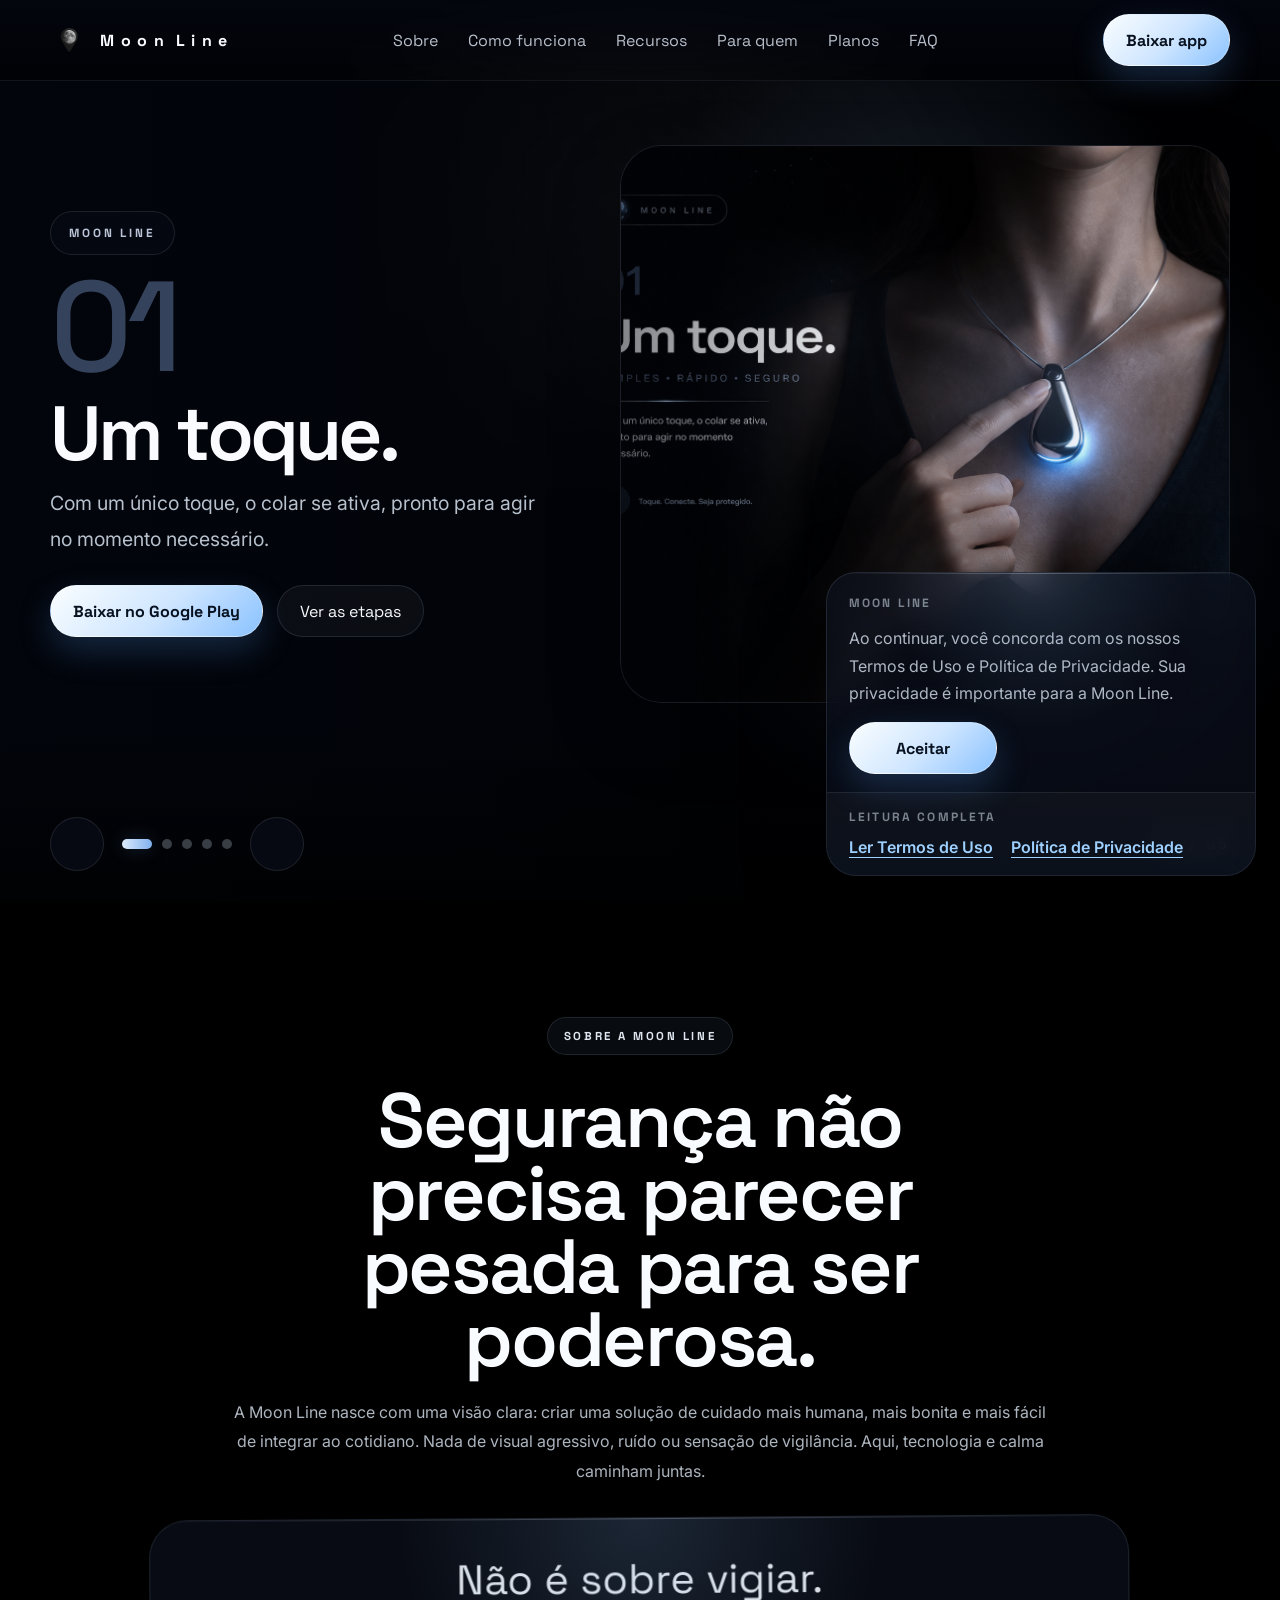
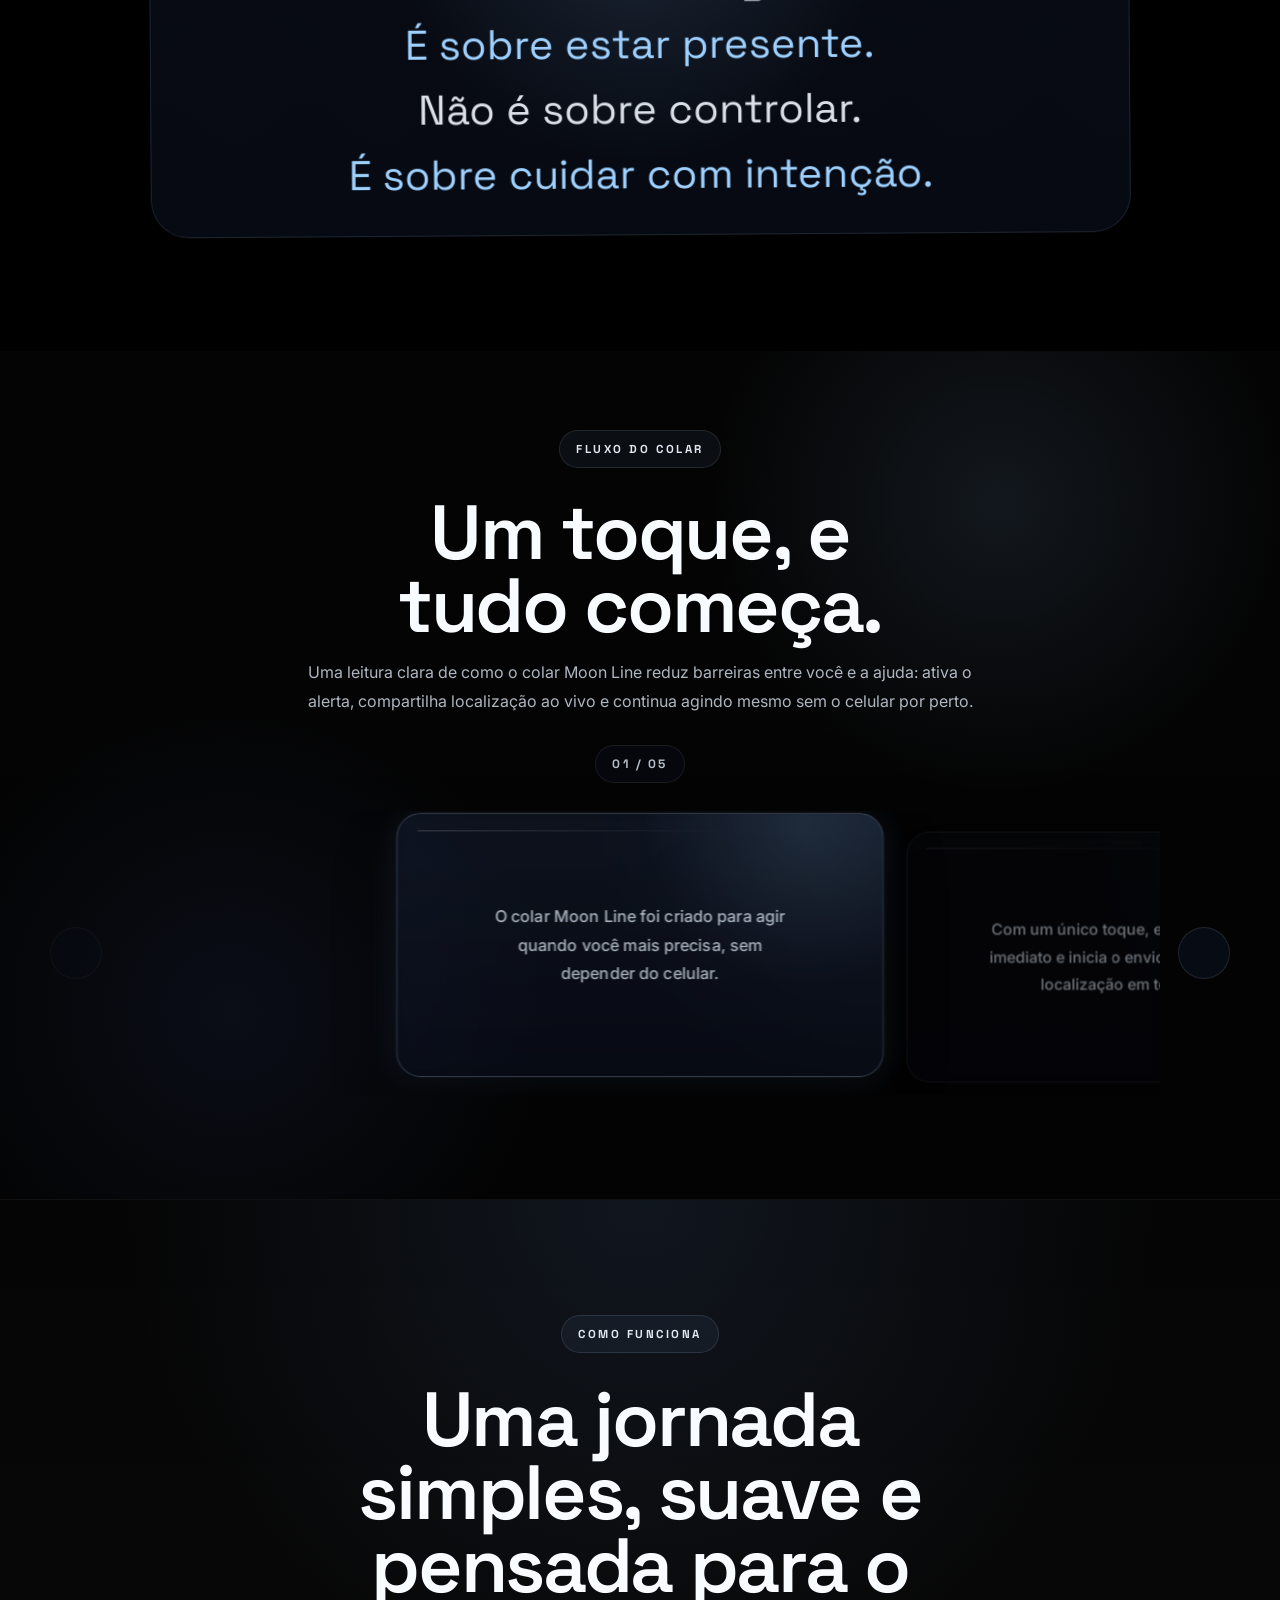
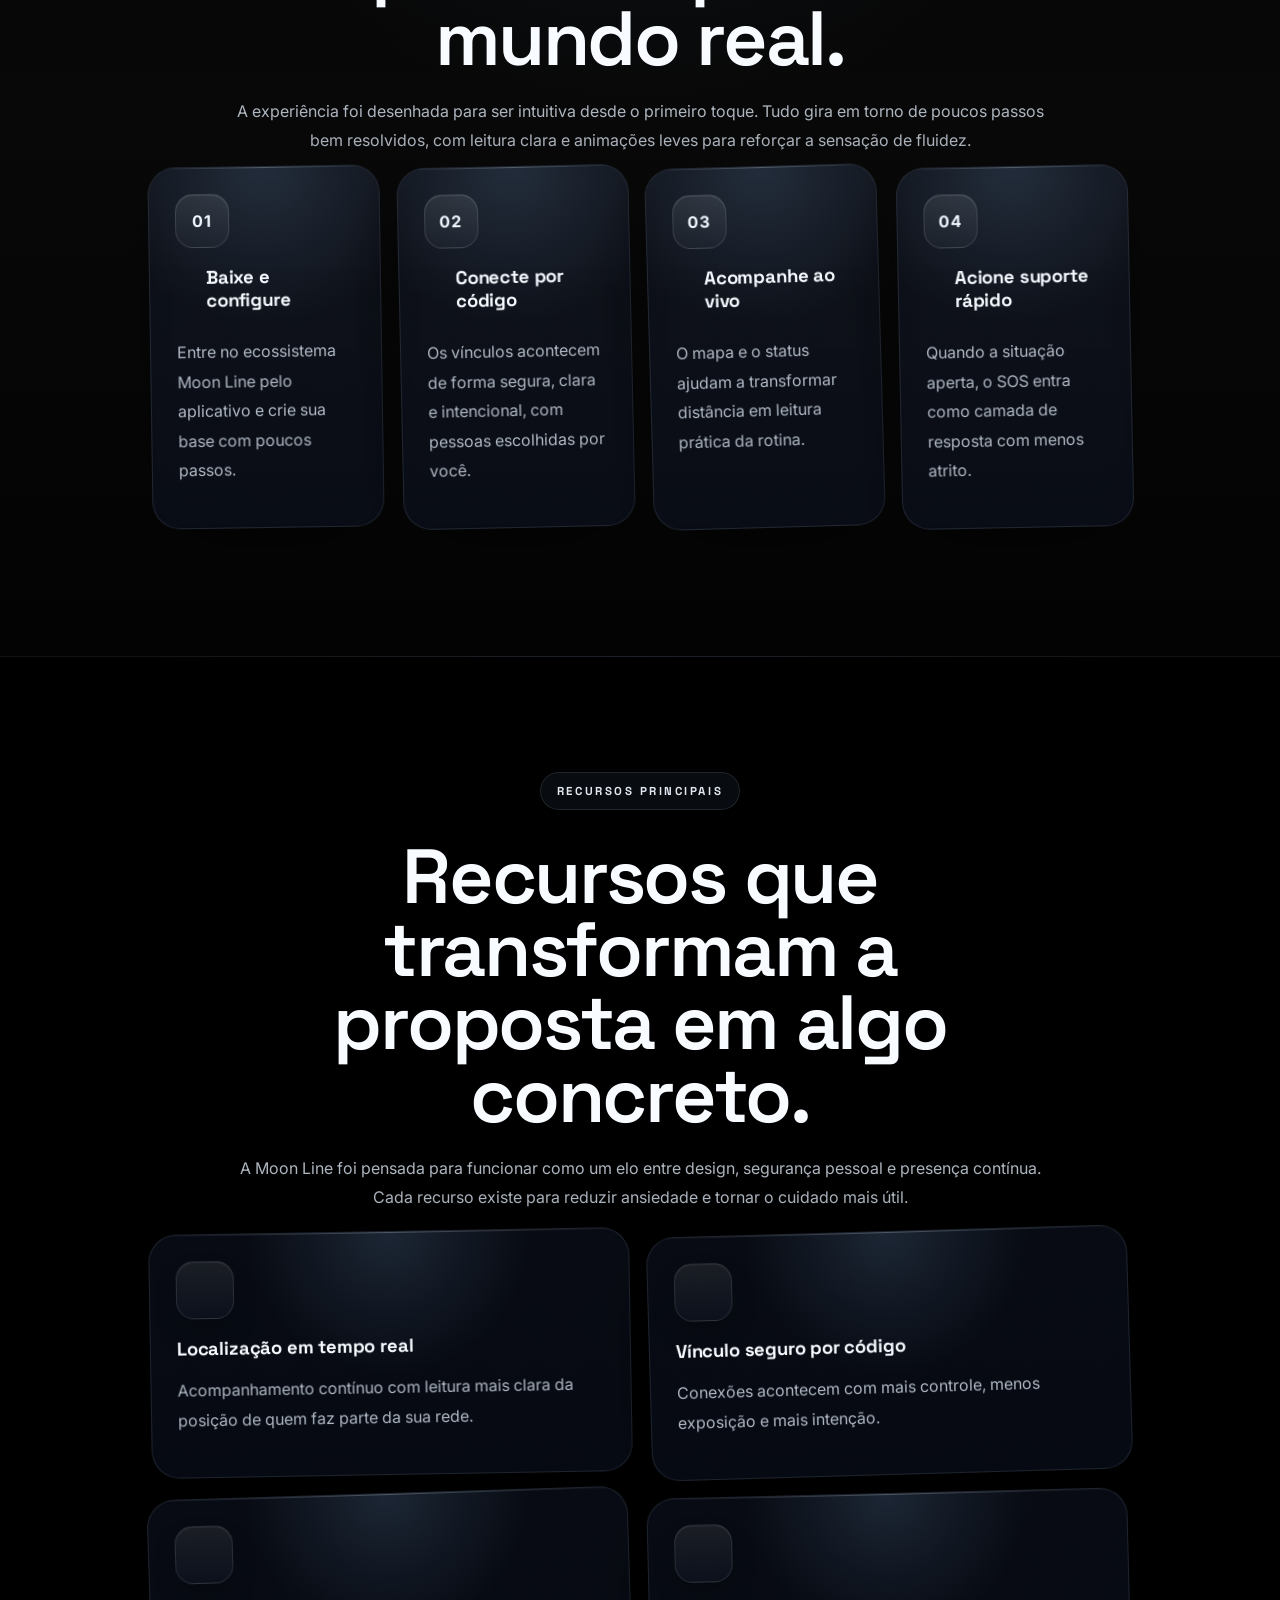
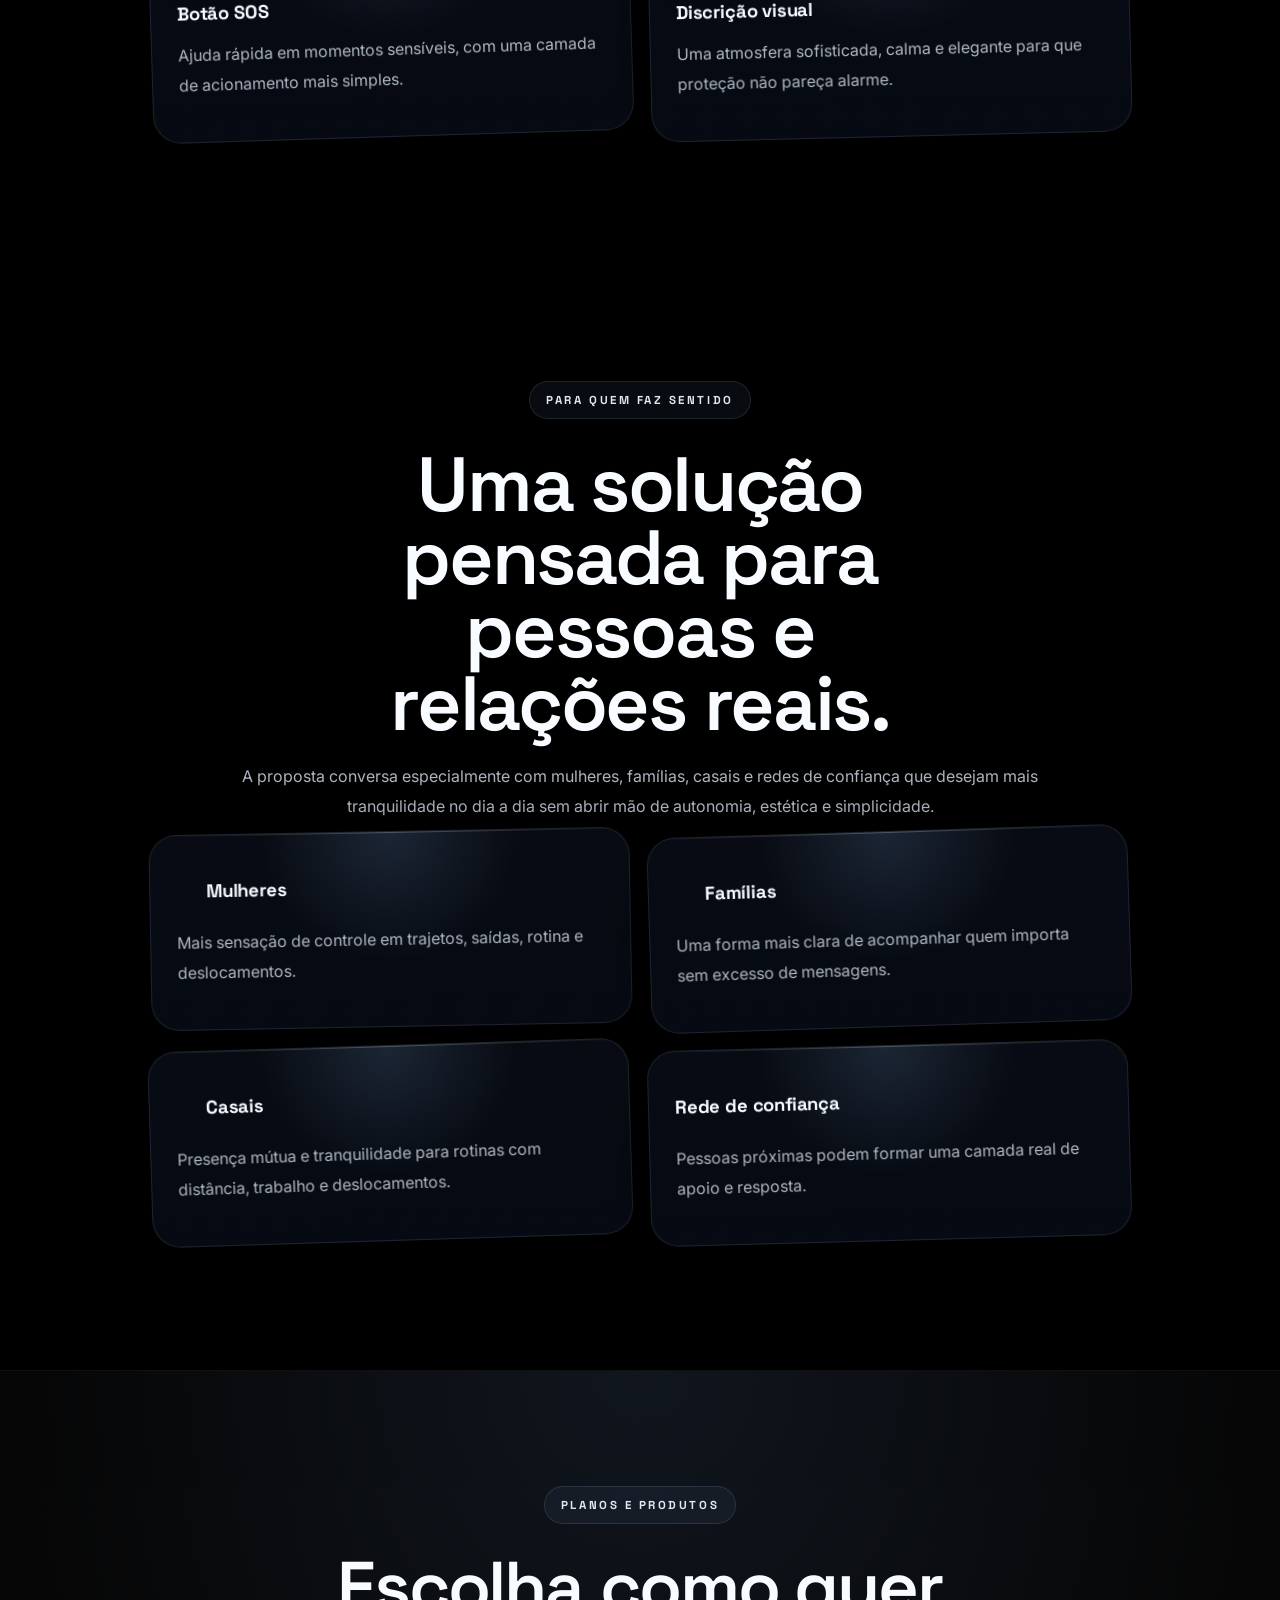
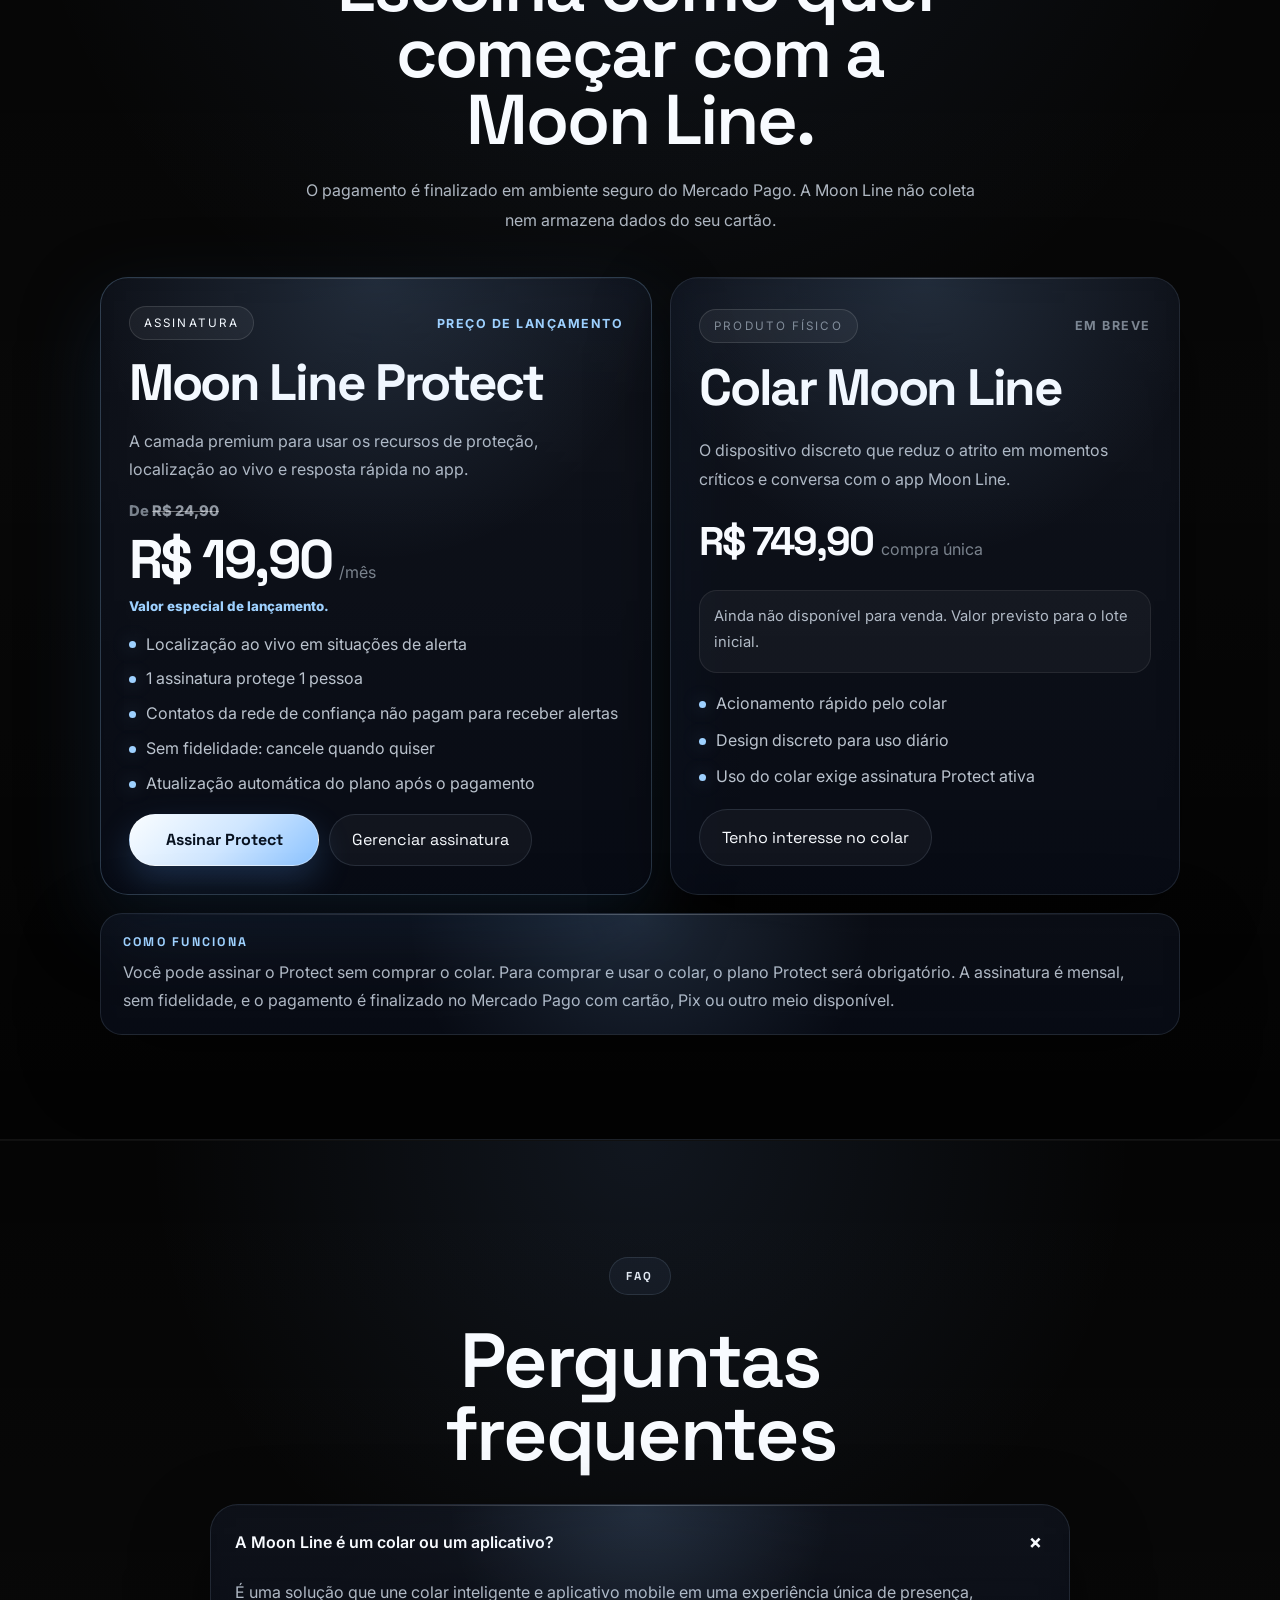
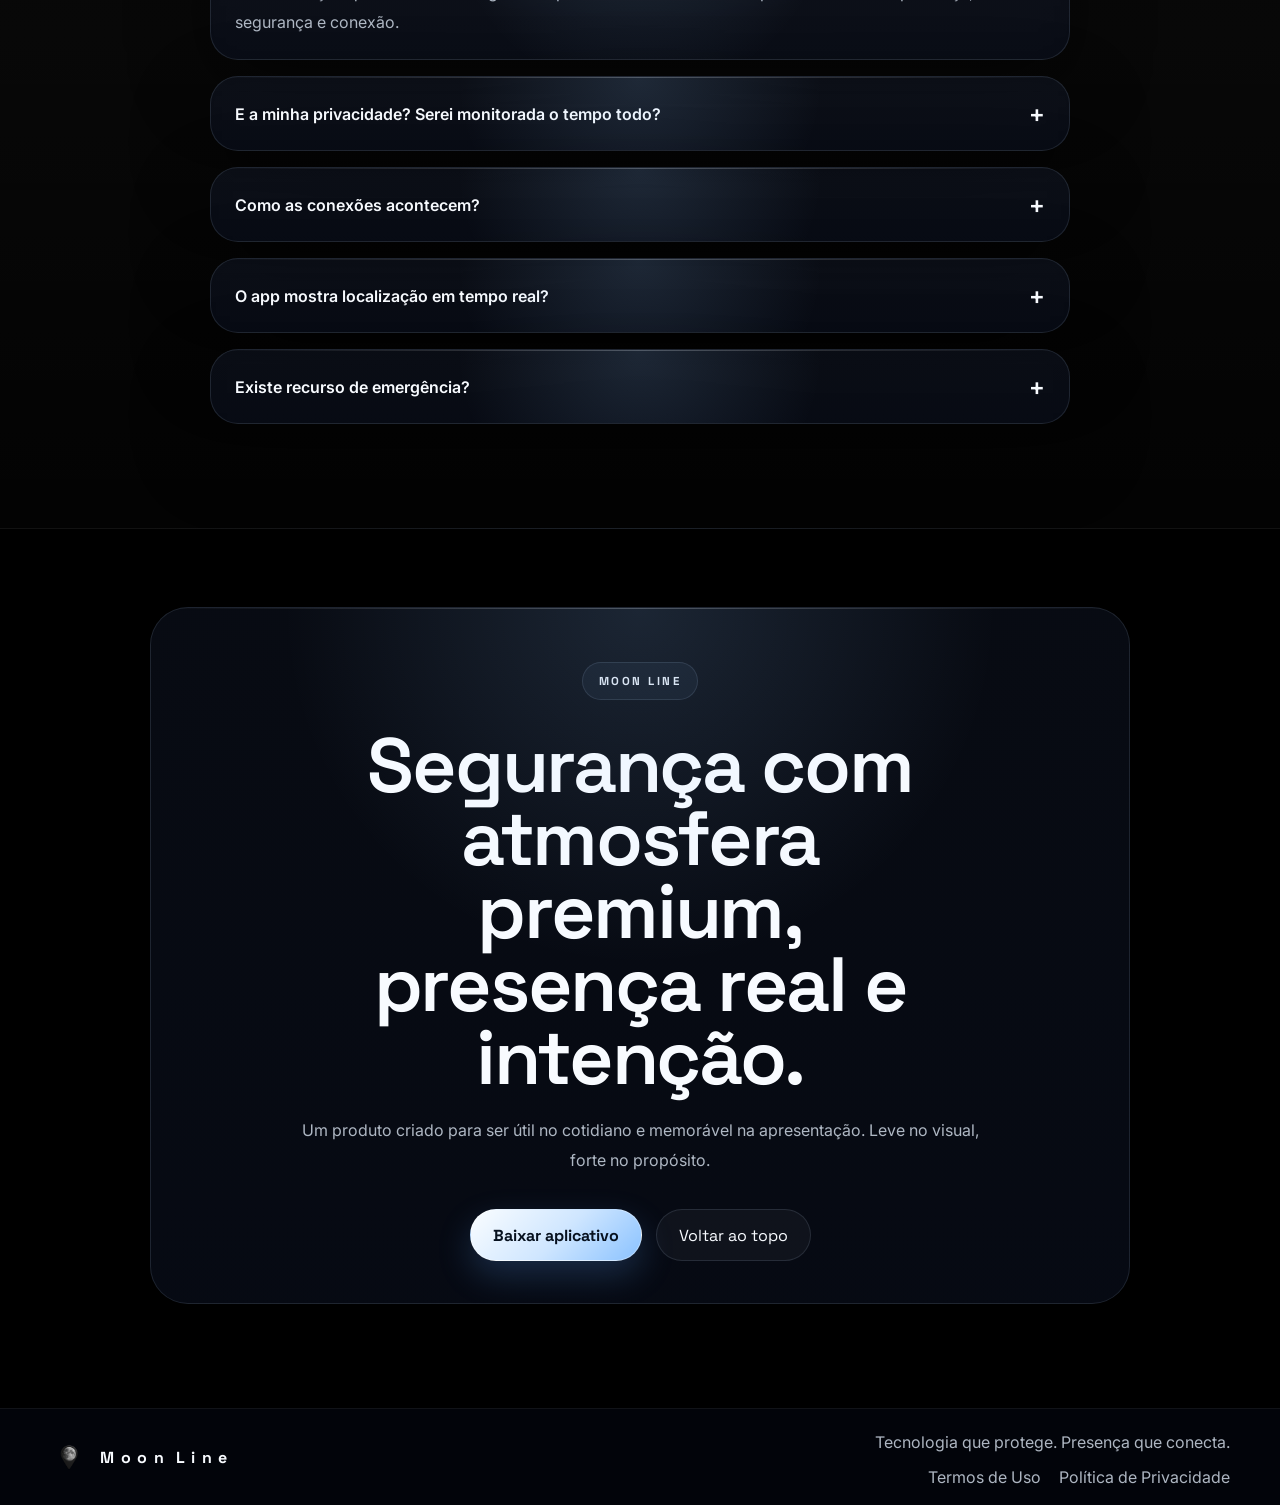
==== commit 2be22344: "Cancelamento do plano e mudanças no preço" ====
--- a/index.html
+++ b/index.html
@@ -403,52 +403,72 @@
             <article class="glass-panel sale-card sale-card-featured">
               <div class="sale-card-top">
                 <span class="tiny-pill">Assinatura</span>
-                <span class="sale-status">Disponível para teste</span>
+                <span class="sale-status">Preço de lançamento</span>
               </div>
               <h3>Moon Line Protect</h3>
               <p class="sale-copy">A camada premium para usar os recursos de proteção, localização ao vivo e resposta rápida no app.</p>
-              <div class="sale-price">
-                <strong>R$ 19,90</strong>
-                <span>/mês</span>
+              <div class="sale-price sale-price-launch">
+                <span class="sale-price-before">De <s>R$ 24,90</s></span>
+                <div>
+                  <strong>R$ 19,90</strong>
+                  <span>/mês</span>
+                </div>
+                <small>Valor especial de lançamento.</small>
               </div>
               <ul class="sale-list">
                 <li>Localização ao vivo em situações de alerta</li>
-                <li>Rede de confiança e acompanhamento em tempo real</li>
+                <li>1 assinatura protege 1 pessoa</li>
+                <li>Contatos da rede de confiança não pagam para receber alertas</li>
+                <li>Sem fidelidade: cancele quando quiser</li>
                 <li>Atualização automática do plano após o pagamento</li>
               </ul>
-              <button class="button primary sale-button" type="button" data-billing-open>
-                Assinar Protect
-              </button>
+              <div class="sale-actions">
+                <button class="button primary sale-button" type="button" data-billing-open>
+                  Assinar Protect
+                </button>
+                <button class="button secondary sale-button" type="button" data-billing-manage>
+                  Gerenciar assinatura
+                </button>
+              </div>
             </article>
 
             <article class="glass-panel sale-card">
               <div class="sale-card-top">
                 <span class="tiny-pill muted">Produto físico</span>
-                <span class="sale-status sale-status-muted">Lote inicial</span>
+                <span class="sale-status sale-status-muted">Em breve</span>
               </div>
               <h3>Colar Moon Line</h3>
               <p class="sale-copy">O dispositivo discreto que reduz o atrito em momentos críticos e conversa com o app Moon Line.</p>
               <div class="sale-price sale-price-muted">
-                <strong>Preço em breve</strong>
+                <strong>R$ 749,90</strong>
                 <span>compra única</span>
               </div>
+              <p class="sale-note compact-note">Ainda não disponível para venda. Valor previsto para o lote inicial.</p>
               <ul class="sale-list">
                 <li>Acionamento rápido pelo colar</li>
                 <li>Design discreto para uso diário</li>
                 <li>Uso do colar exige assinatura Protect ativa</li>
               </ul>
               <button class="button secondary sale-button" type="button" data-collar-interest>
-                Comprar colar
+                Tenho interesse no colar
               </button>
               <p class="sale-note" data-collar-message hidden>
-                Para usar o colar, será necessário ter o plano Protect ativo. A compra do colar entra no próximo passo: precisamos definir preço, frete e endpoint de checkout do produto.
+                O colar ainda não está à venda. A próxima etapa será abrir uma lista de interesse e, depois, liberar compra com frete, prazo e checkout próprios.
               </p>
             </article>
           </div>
 
           <div class="checkout-flow glass-panel">
             <span>Como funciona</span>
-            <p>Você pode assinar o Protect sem comprar o colar. Para comprar e usar o colar, o plano Protect será obrigatório. O pagamento é finalizado no Mercado Pago com cartão, Pix ou outro meio disponível.</p>
+            <p>Você pode assinar o Protect sem comprar o colar. Para comprar e usar o colar, o plano Protect será obrigatório. A assinatura é mensal, sem fidelidade, e o pagamento é finalizado no Mercado Pago com cartão, Pix ou outro meio disponível.</p>
+          </div>
+
+          <div class="checkout-return glass-panel" data-checkout-return hidden>
+            <span data-checkout-return-title>Assinatura em processamento</span>
+            <p data-checkout-return-message>
+              Estamos confirmando o retorno do Mercado Pago. Se o pagamento foi aprovado, o app deve refletir o Protect assim que o webhook atualizar sua conta.
+            </p>
+            <button class="button secondary" type="button" data-checkout-return-close>Entendi</button>
           </div>
         </div>
       </section>
@@ -534,8 +554,8 @@
       <section class="billing-dialog glass-panel" role="dialog" aria-modal="true" aria-labelledby="billingTitle">
         <button class="billing-close" type="button" aria-label="Fechar" data-billing-close>&times;</button>
         <p class="eyebrow soft">Assinatura Protect</p>
-        <h2 id="billingTitle">Entre para continuar</h2>
-        <p class="billing-intro">
+        <h2 id="billingTitle" data-billing-title>Entre para continuar</h2>
+        <p class="billing-intro" data-billing-intro>
           Use sua conta Moon Line para gerar o checkout seguro no Mercado Pago. O cartão será informado somente lá.
         </p>
 
@@ -591,7 +611,12 @@
           </label>
           <label class="billing-accept">
             <input name="accepted" type="checkbox" required />
-            <span>Li e aceito os Termos de Uso e a Política de Privacidade.</span>
+            <span>
+              Li e aceito os
+              <a href="moon-line-legal-main/termos-de-uso.html" target="_blank" rel="noopener noreferrer">Termos de Uso</a>
+              e a
+              <a href="moon-line-legal-main/politica-de-privacidade.html" target="_blank" rel="noopener noreferrer">Política de Privacidade</a>.
+            </span>
           </label>
           <button class="button primary" type="submit">Criar conta e assinar</button>
         </form>
@@ -631,6 +656,25 @@
           <button class="button primary" type="submit">Completar e assinar</button>
         </form>
 
+        <div class="billing-form billing-manage" data-billing-form="manage">
+          <p class="billing-form-note" data-billing-manage-summary>
+            Entre com a conta usada na assinatura para consultar ou cancelar a renovação.
+          </p>
+          <dl class="billing-manage-list">
+            <div>
+              <dt>Status</dt>
+              <dd data-billing-manage-status>-</dd>
+            </div>
+            <div>
+              <dt>Acesso Protect</dt>
+              <dd data-billing-manage-access>-</dd>
+            </div>
+          </dl>
+          <button class="button secondary" type="button" data-billing-cancel disabled>
+            Cancelar renovação
+          </button>
+        </div>
+
         <p class="billing-status" data-billing-status aria-live="polite"></p>
       </section>
     </div>
@@ -644,8 +688,8 @@
         <div class="footer-meta">
           <p>Tecnologia que protege. Presença que conecta.</p>
           <nav class="footer-links" aria-label="Documentos legais">
-            <a href="moon-line-legal-main/index.html" target="_blank" rel="noopener noreferrer">Termos de Uso</a>
-            <a href="moon-line-legal-main/index.html" target="_blank" rel="noopener noreferrer">Política de Privacidade</a>
+            <a href="moon-line-legal-main/termos-de-uso.html" target="_blank" rel="noopener noreferrer">Termos de Uso</a>
+            <a href="moon-line-legal-main/politica-de-privacidade.html" target="_blank" rel="noopener noreferrer">Política de Privacidade</a>
           </nav>
         </div>
       </div>
--- a/styles.css
+++ b/styles.css
@@ -1796,7 +1796,8 @@
 
 .sale-copy,
 .sale-note,
-.checkout-flow p {
+.checkout-flow p,
+.checkout-return p {
   color: var(--muted);
   line-height: 1.78;
   margin: 0;
@@ -1806,6 +1807,34 @@
   display: flex;
   align-items: baseline;
   gap: 8px;
+}
+
+.sale-price-launch {
+  align-items: start;
+  display: grid;
+  gap: 4px;
+}
+
+.sale-price-launch > div {
+  display: flex;
+  align-items: baseline;
+  gap: 8px;
+}
+
+.sale-price-before {
+  color: var(--muted-soft);
+  font-size: .92rem;
+  font-weight: 800;
+}
+
+.sale-price-before s {
+  color: rgba(226, 236, 247, .62);
+  text-decoration-color: rgba(255, 255, 255, .42);
+}
+
+.sale-price-launch small {
+  color: var(--blue);
+  font-weight: 800;
 }
 
 .sale-price strong {
@@ -1854,11 +1883,21 @@
   min-width: 190px;
 }
 
+.sale-actions {
+  display: flex;
+  flex-wrap: wrap;
+  gap: 10px;
+}
+
 .sale-note {
   padding: 12px 14px;
   border-radius: 18px;
   border: 1px solid rgba(255,255,255,.08);
   background: rgba(255,255,255,.04);
+}
+
+.compact-note {
+  font-size: .92rem;
 }
 
 .checkout-flow {
@@ -1877,6 +1916,32 @@
   font-weight: 800;
   letter-spacing: .18em;
   text-transform: uppercase;
+}
+
+.checkout-return[hidden] {
+  display: none;
+}
+
+.checkout-return {
+  display: grid;
+  gap: 10px;
+  margin-top: 14px;
+  padding: 20px 22px;
+  border-radius: var(--radius-md);
+  text-align: left;
+}
+
+.checkout-return span {
+  color: var(--blue);
+  font-family: "Space Grotesk", "Inter", Arial, sans-serif;
+  font-size: .78rem;
+  font-weight: 800;
+  letter-spacing: .18em;
+  text-transform: uppercase;
+}
+
+.checkout-return .button {
+  width: fit-content;
 }
 
 .billing-modal[hidden] {
@@ -1982,6 +2047,36 @@
 .billing-form-note {
   color: var(--muted);
   line-height: 1.65;
+  margin: 0;
+}
+
+.billing-manage-list {
+  display: grid;
+  gap: 10px;
+  margin: 0;
+}
+
+.billing-manage-list div {
+  display: grid;
+  gap: 4px;
+  padding: 12px 14px;
+  border: 1px solid rgba(255,255,255,.08);
+  border-radius: 16px;
+  background: rgba(255,255,255,.04);
+}
+
+.billing-manage-list dt {
+  color: var(--muted-soft);
+  font-size: .76rem;
+  font-weight: 800;
+  letter-spacing: .12em;
+  margin: 0;
+  text-transform: uppercase;
+}
+
+.billing-manage-list dd {
+  color: var(--text);
+  font-weight: 800;
   margin: 0;
 }
 
@@ -2024,6 +2119,15 @@
   margin-top: 4px;
 }
 
+.billing-accept a {
+  color: var(--blue);
+  text-decoration: none;
+}
+
+.billing-accept a:hover {
+  text-decoration: underline;
+}
+
 .billing-status {
   color: var(--muted);
   margin: 16px 0 0;
@@ -2045,7 +2149,8 @@
     grid-template-columns: 1fr;
   }
 
-  .sale-button {
+  .sale-button,
+  .sale-actions {
     width: 100%;
   }
 }
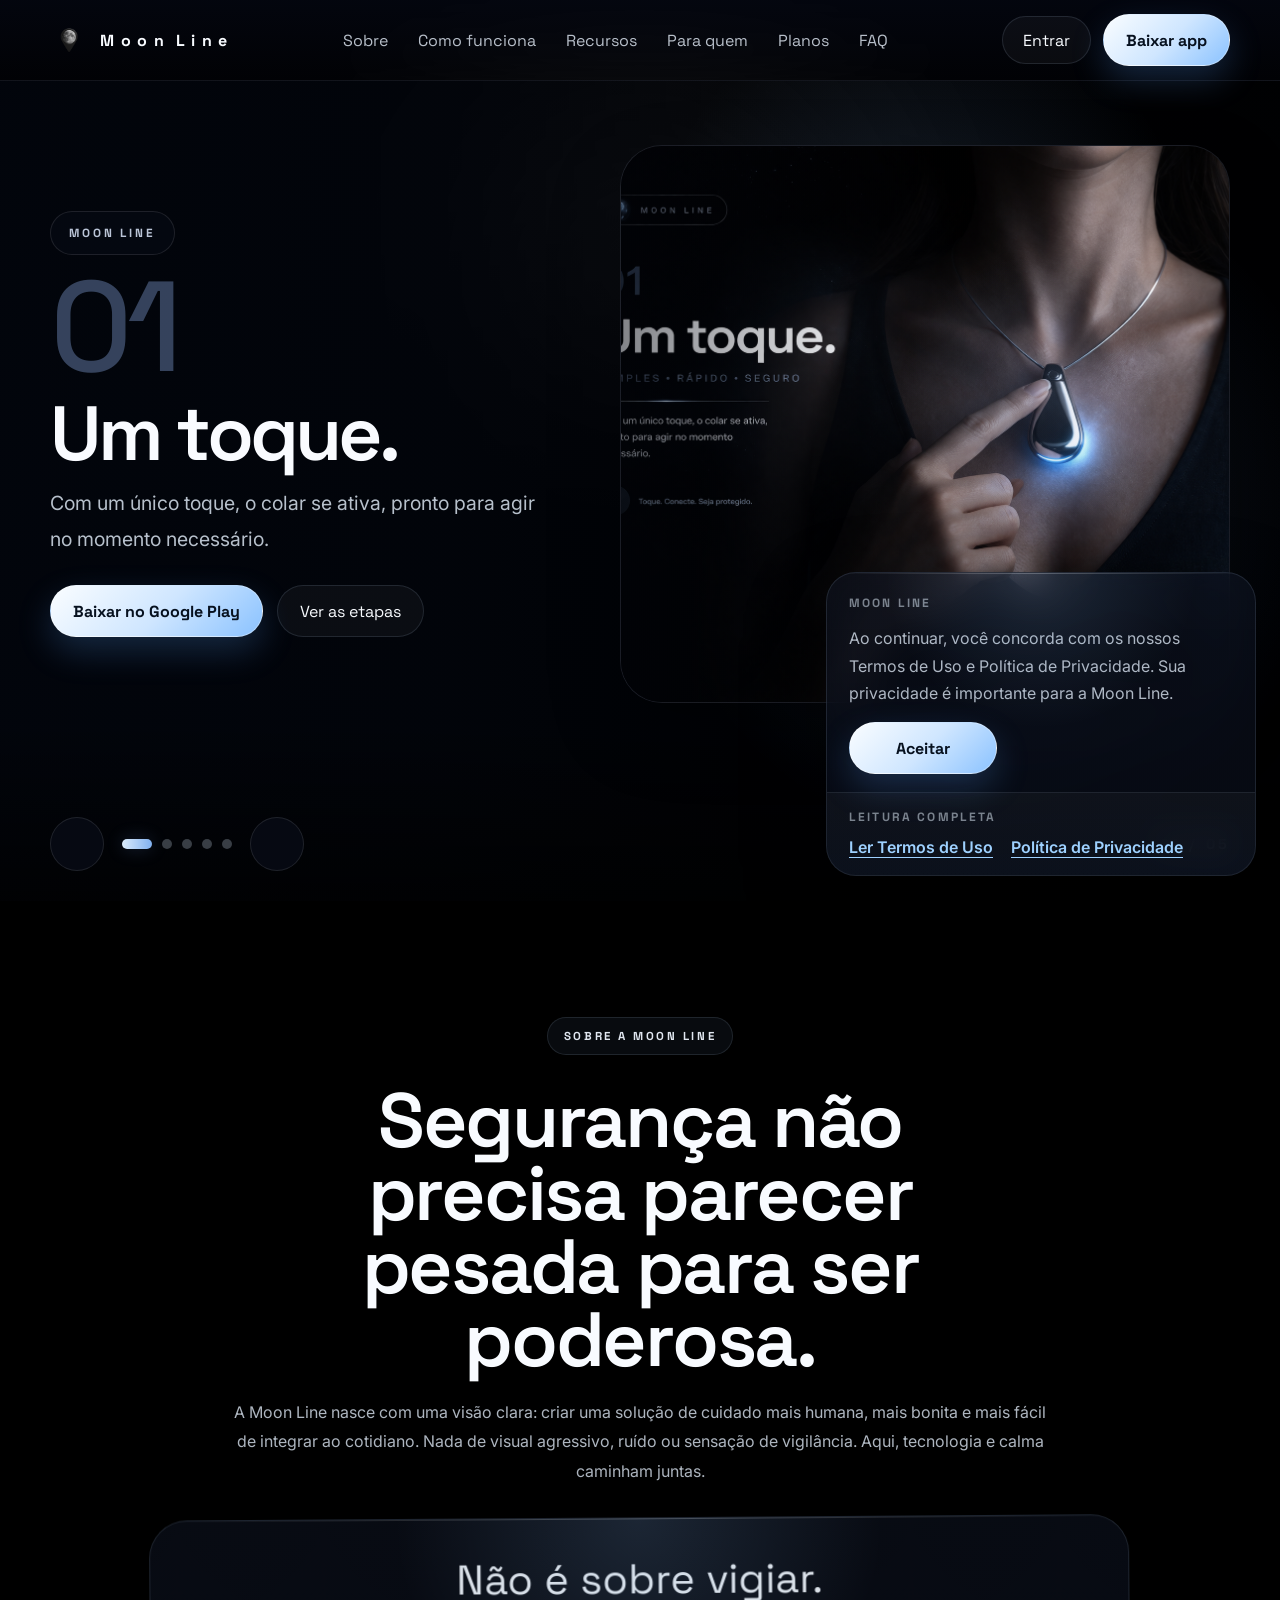
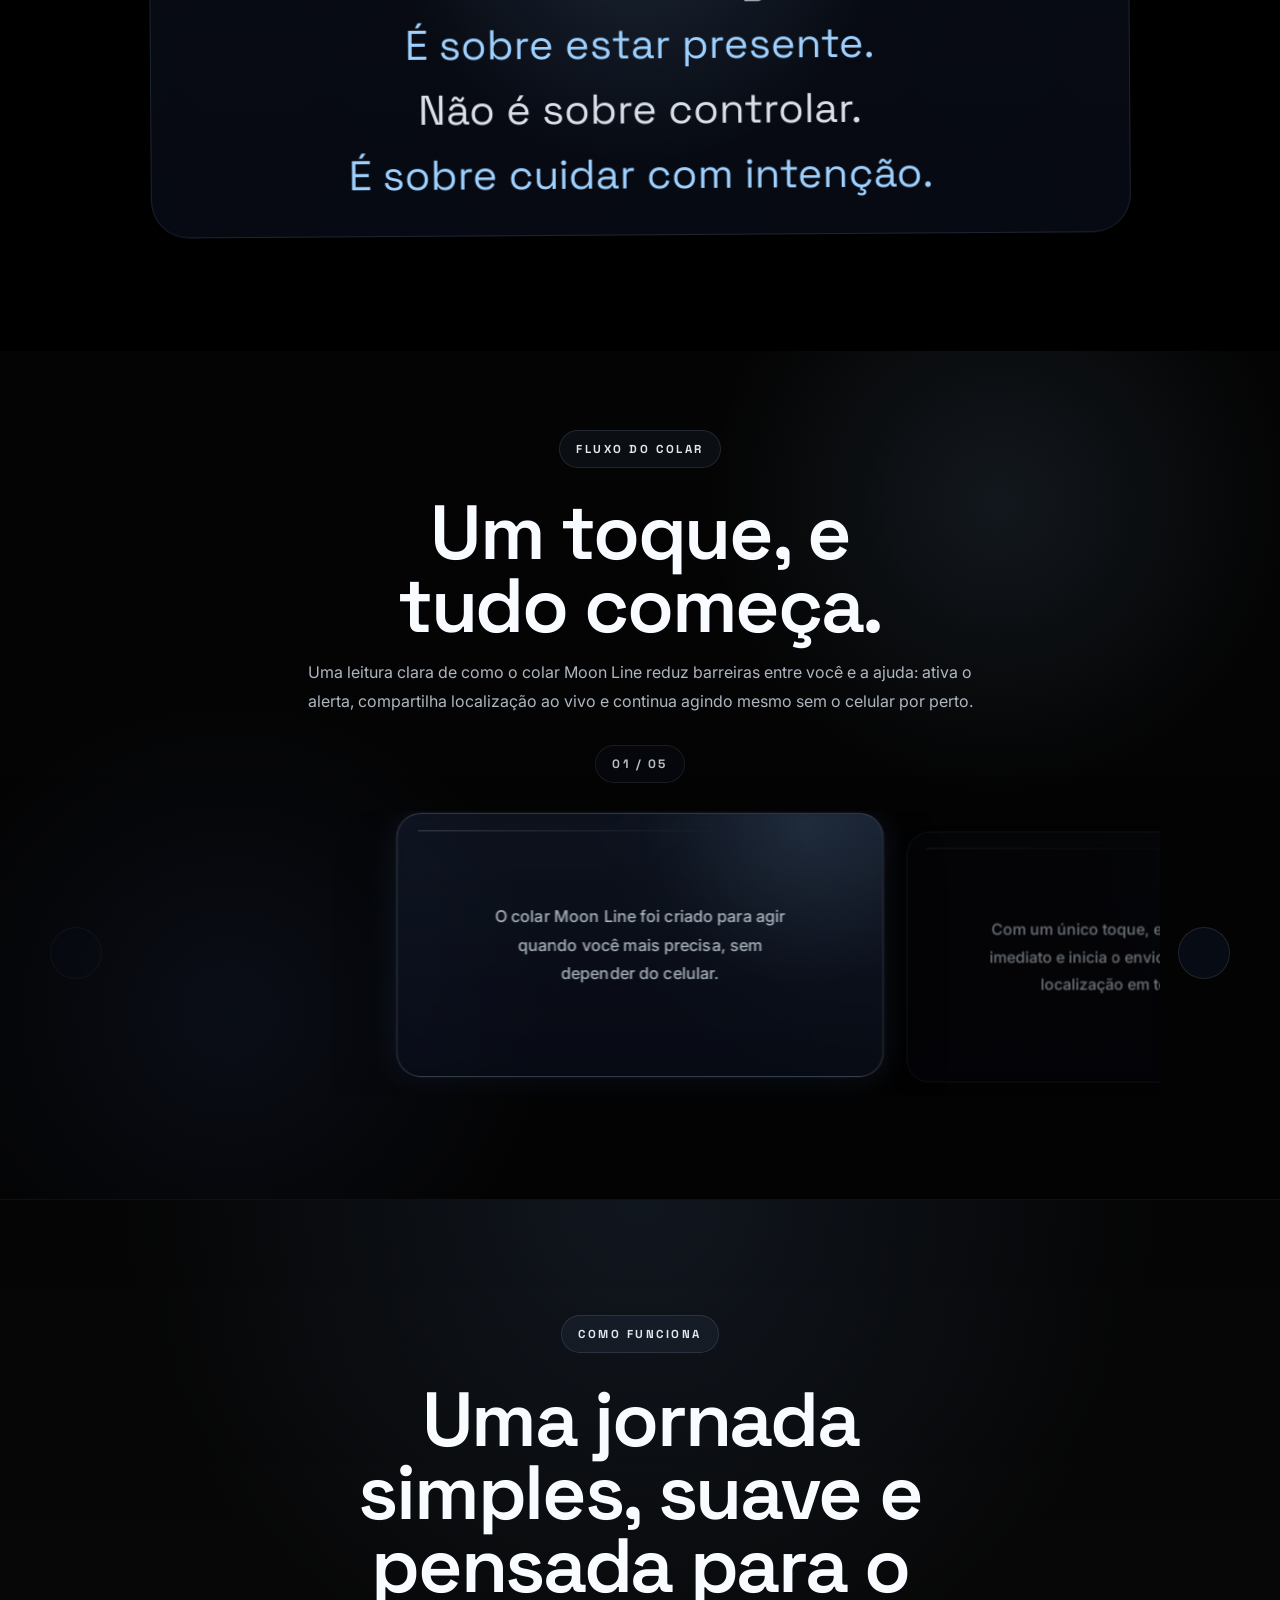
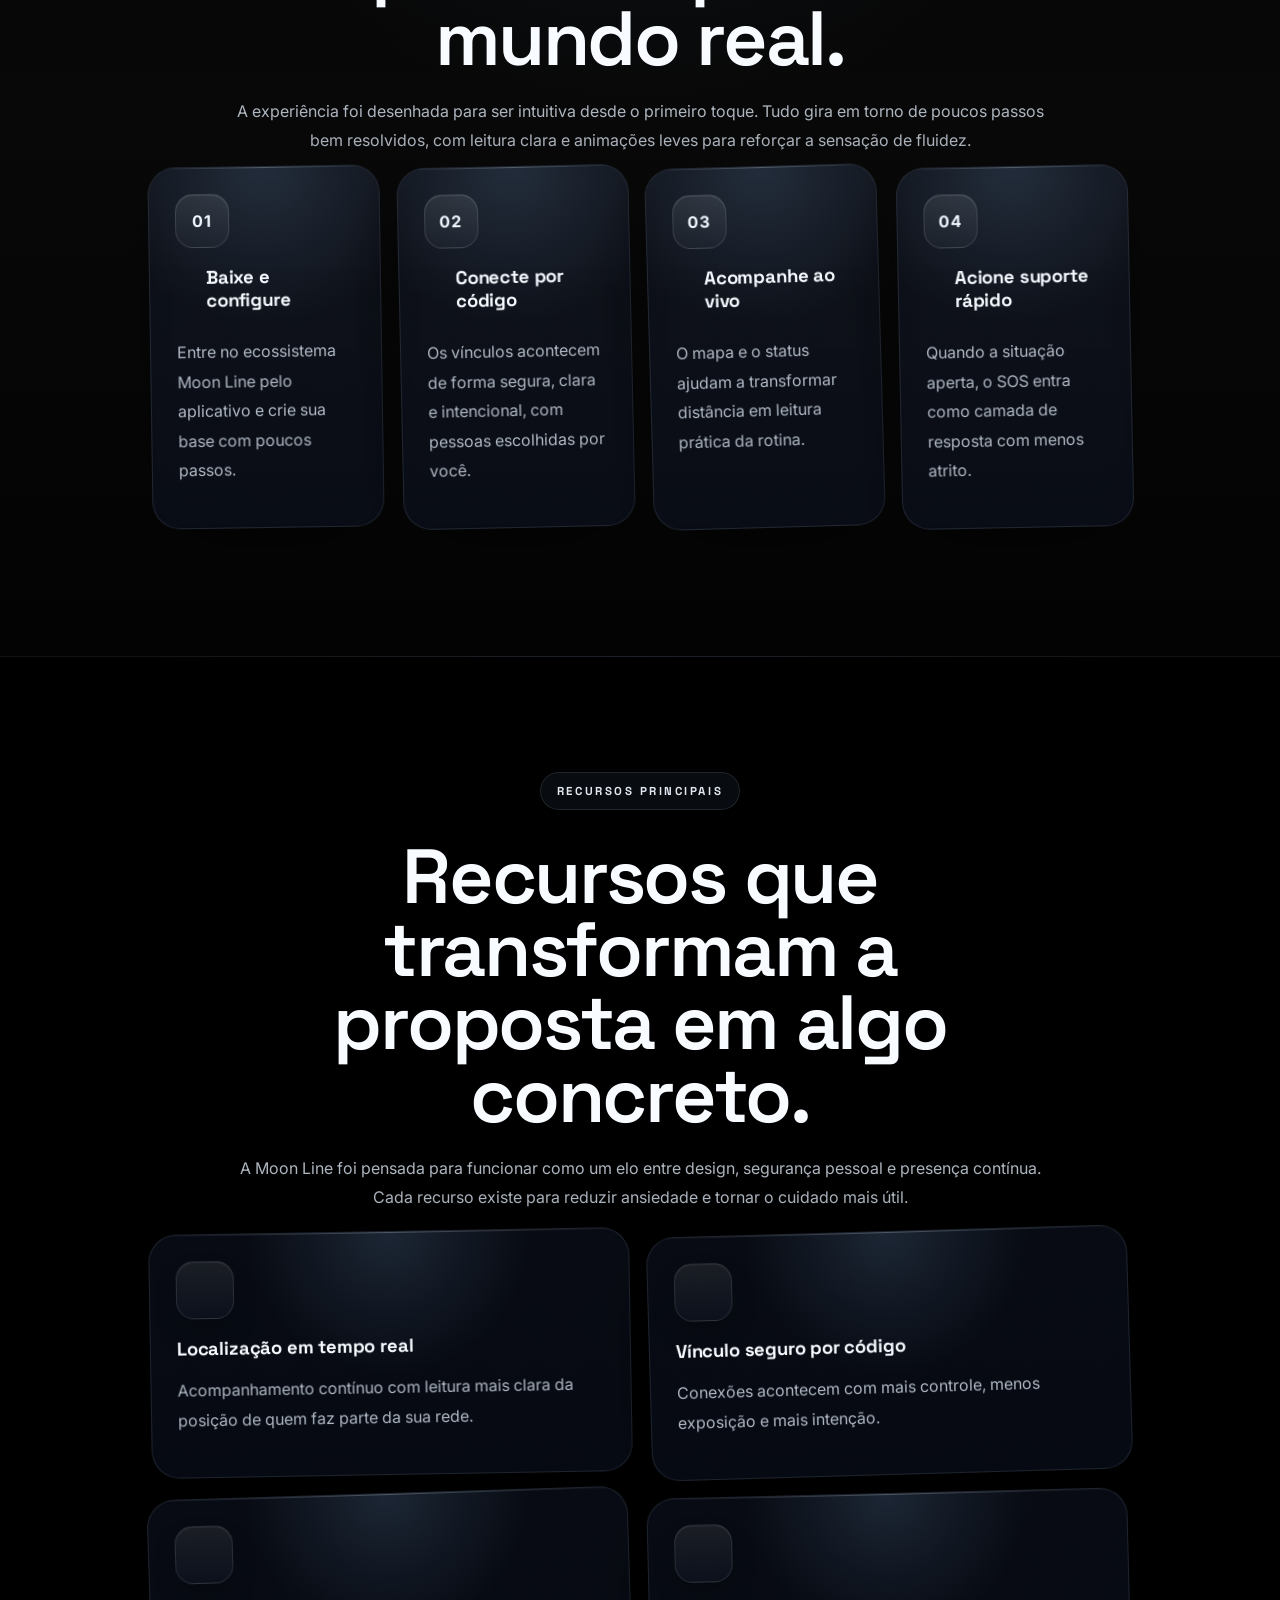
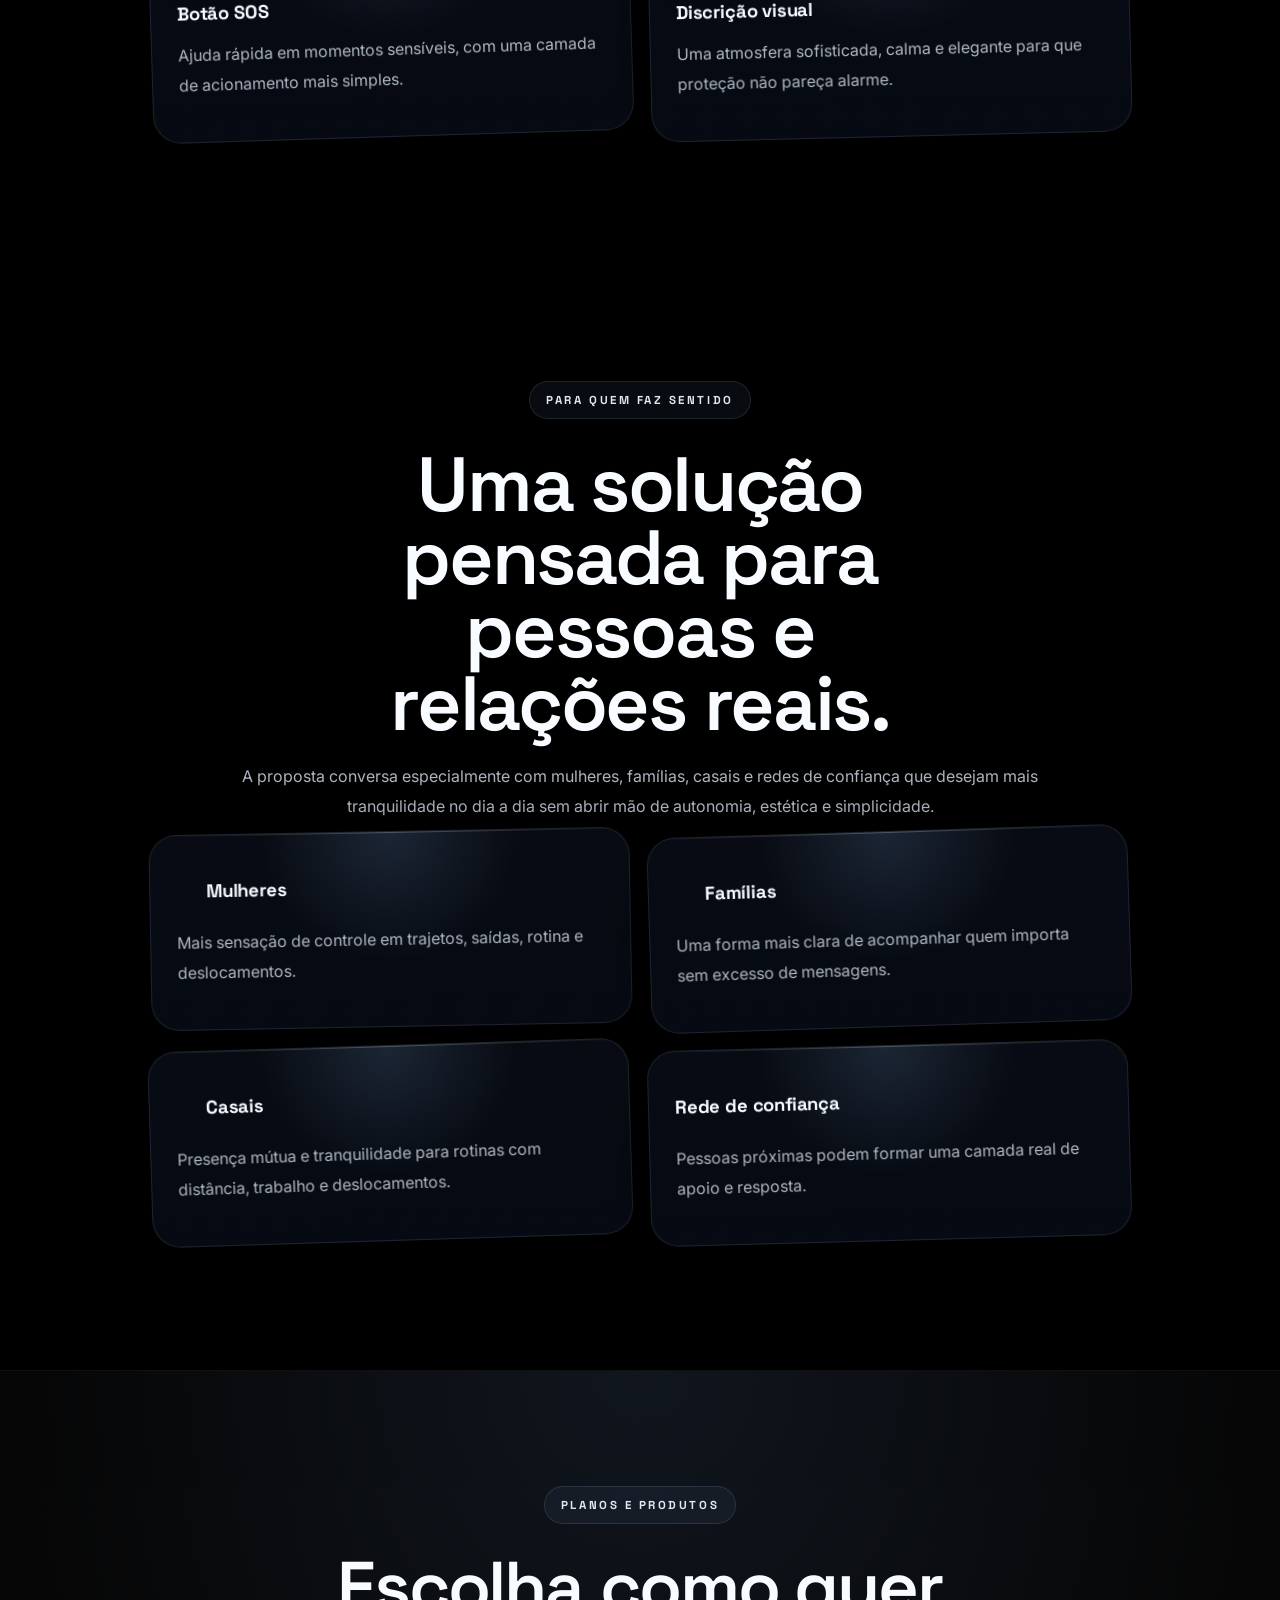
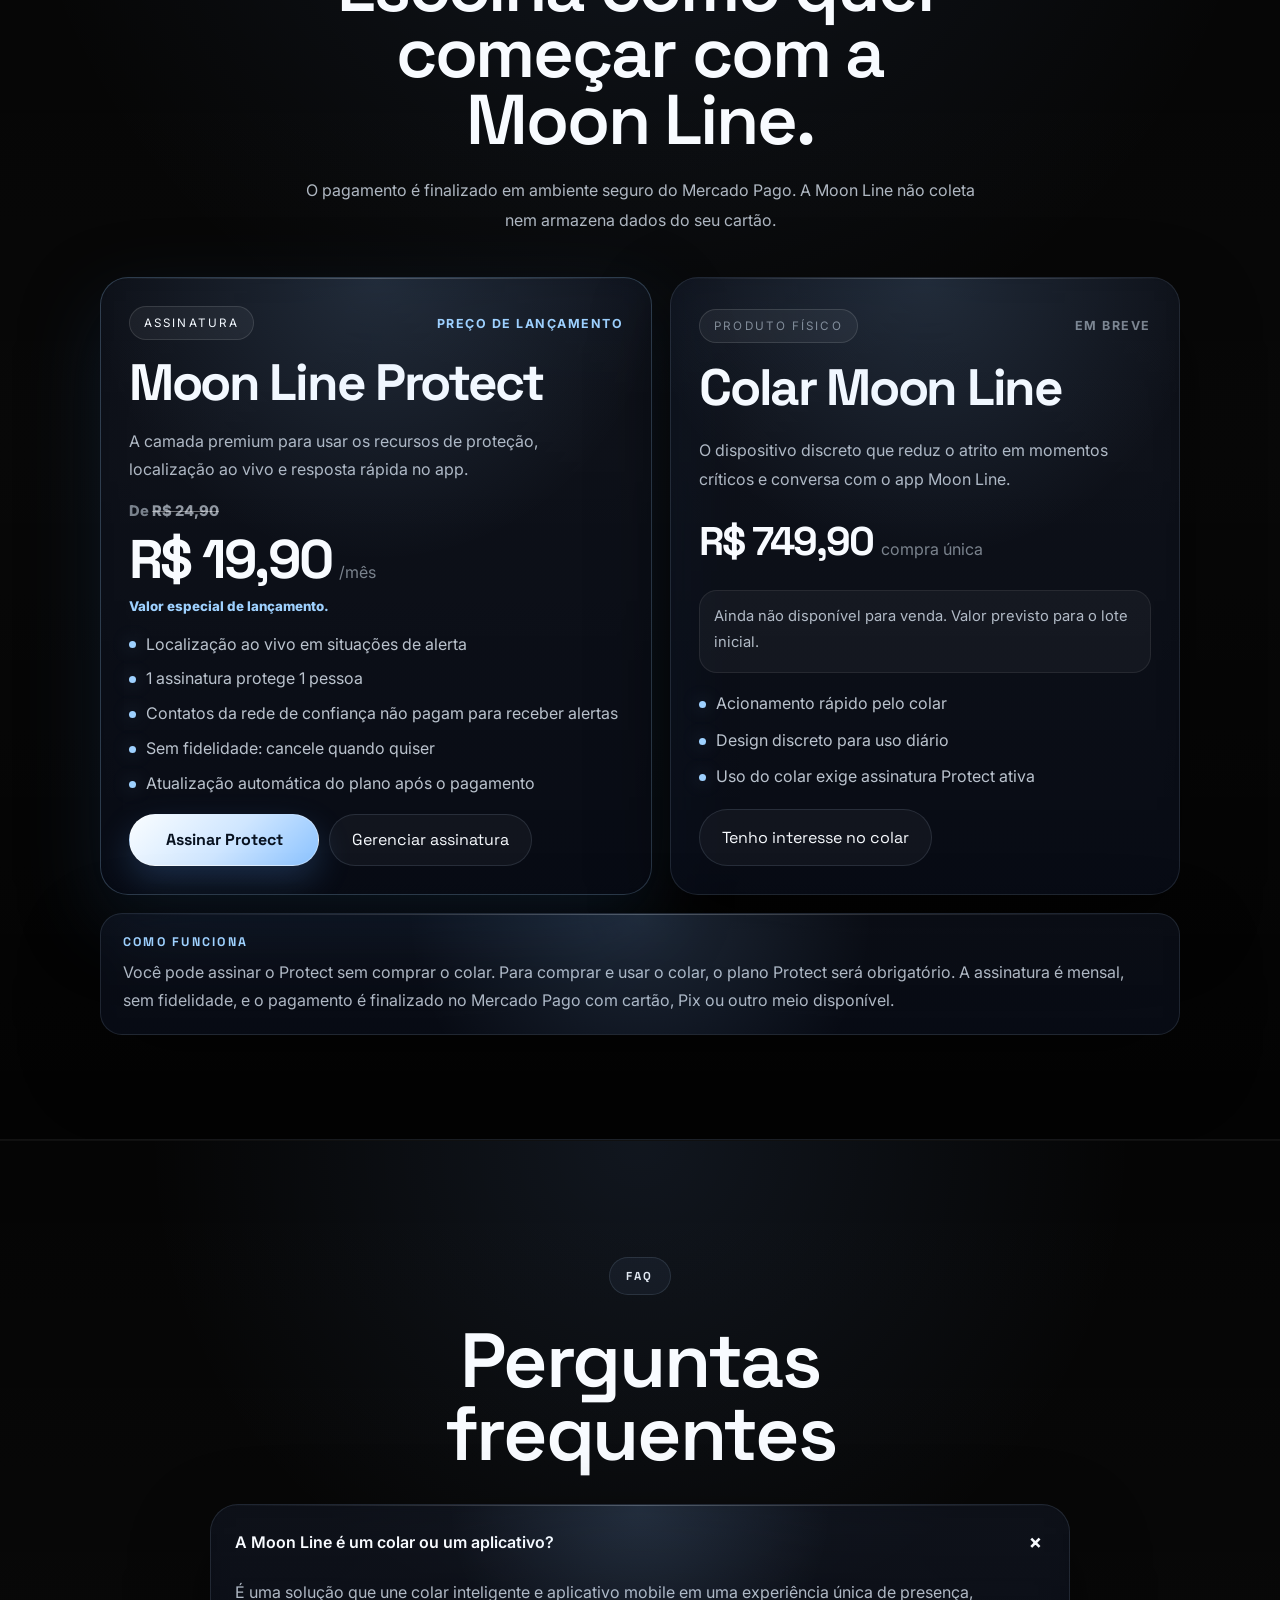
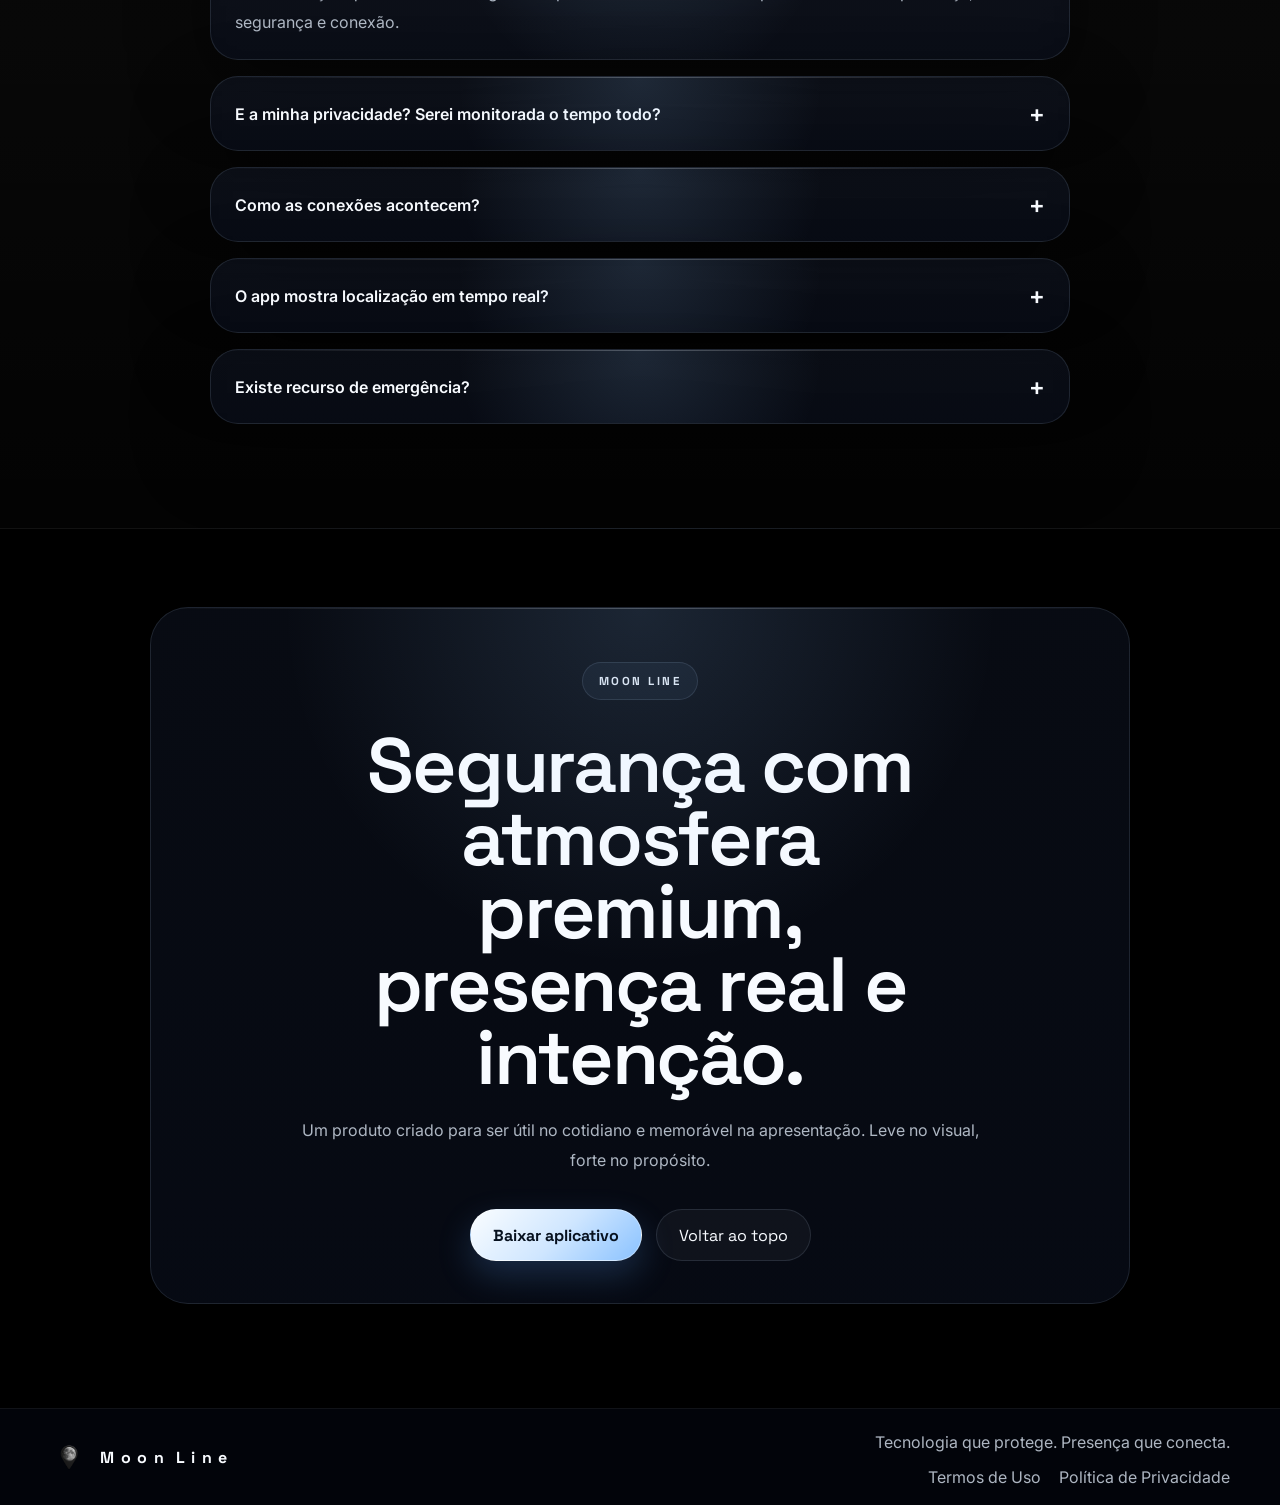
==== commit 28d61fc5: "Melhoria no modal" ====
--- a/index.html
+++ b/index.html
@@ -43,7 +43,10 @@
           <a href="#faq">FAQ</a>
         </nav>
 
-        <a class="button primary desktop-cta" href="https://play.google.com/store/apps/details?id=com.moonline" target="_blank" rel="noreferrer">Baixar app</a>
+        <div class="nav-actions desktop-actions">
+          <button class="button secondary nav-login" type="button" data-billing-manage>Entrar</button>
+          <a class="button primary desktop-cta" href="https://play.google.com/store/apps/details?id=com.moonline" target="_blank" rel="noreferrer">Baixar app</a>
+        </div>
 
         <button class="menu-toggle" id="menuToggle" aria-label="Abrir menu" aria-expanded="false">
           <span></span><span></span><span></span>
@@ -57,6 +60,7 @@
         <a href="#publico">Para quem</a>
         <a href="#planos">Planos</a>
         <a href="#faq">FAQ</a>
+        <button class="button secondary mobile-button" type="button" data-billing-manage>Entrar</button>
         <a class="button primary mobile-button" href="https://play.google.com/store/apps/details?id=com.moonline" target="_blank" rel="noreferrer">Baixar app</a>
       </nav>
     </header>
@@ -559,7 +563,7 @@
           Use sua conta Moon Line para gerar o checkout seguro no Mercado Pago. O cartão será informado somente lá.
         </p>
 
-        <div class="billing-tabs" role="tablist" aria-label="Escolha entre entrar ou criar conta">
+        <div class="billing-tabs" role="tablist" aria-label="Escolha entre entrar ou criar conta" data-billing-tabs>
           <button class="billing-tab is-active" type="button" data-billing-tab="login">Entrar</button>
           <button class="billing-tab" type="button" data-billing-tab="signup">Criar conta</button>
         </div>
@@ -573,7 +577,7 @@
             Senha
             <input name="password" type="password" autocomplete="current-password" required />
           </label>
-          <button class="button primary" type="submit">Ir para o Mercado Pago</button>
+          <button class="button primary" type="submit" data-billing-login-submit>Ir para o Mercado Pago</button>
         </form>
 
         <form class="billing-form" data-billing-form="signup">
@@ -677,6 +681,25 @@
 
         <p class="billing-status" data-billing-status aria-live="polite"></p>
       </section>
+
+      <div class="billing-confirm" data-billing-cancel-confirm hidden>
+        <div class="billing-confirm-backdrop" data-billing-cancel-dismiss></div>
+        <section class="billing-confirm-card glass-panel" role="alertdialog" aria-modal="true" aria-labelledby="billingCancelTitle" aria-describedby="billingCancelDescription">
+          <p class="eyebrow soft">Renovação mensal</p>
+          <h3 id="billingCancelTitle">Cancelar a renovação do Protect?</h3>
+          <p id="billingCancelDescription" data-billing-cancel-description>
+            A assinatura não será cobrada de novo. Seu acesso continua até o fim do período já pago.
+          </p>
+          <div class="billing-confirm-access">
+            <span>Acesso atual</span>
+            <strong data-billing-cancel-access>Continua ativo até o fim do período pago.</strong>
+          </div>
+          <div class="billing-confirm-actions">
+            <button class="button secondary" type="button" data-billing-cancel-dismiss>Voltar</button>
+            <button class="button danger" type="button" data-billing-cancel-confirm-action>Cancelar renovação</button>
+          </div>
+        </section>
+      </div>
     </div>
 
     <footer class="site-footer">
--- a/styles.css
+++ b/styles.css
@@ -160,6 +160,12 @@
   align-items: center;
   gap: 24px;
 }
+.nav-actions {
+  display: inline-flex;
+  align-items: center;
+  justify-content: flex-end;
+  gap: 12px;
+}
 .brand {
   display: inline-flex;
   align-items: center;
@@ -209,6 +215,21 @@
 .button.secondary {
   background: rgba(255,255,255,0.04);
   color: var(--text);
+}
+.button.danger {
+  background: rgba(255, 92, 109, .14);
+  border-color: rgba(255, 116, 131, .34);
+  box-shadow: 0 14px 34px rgba(255, 79, 98, .13);
+  color: #ffd9de;
+  font-weight: 800;
+}
+.button.danger:hover {
+  background: rgba(255, 92, 109, .2);
+}
+.nav-login {
+  min-height: 48px;
+  padding-inline: 20px;
+  background: rgba(255,255,255,0.03);
 }
 
 .hero-stack {
@@ -1342,9 +1363,41 @@
   .step-grid { grid-template-columns: repeat(2, minmax(0, 1fr)); }
 }
 
+@media (min-width: 1600px) {
+  .hero-slide-shell,
+  .hero-slider-footer {
+    width: min(1480px, calc(100% - 160px));
+  }
+  .hero-slide-shell {
+    grid-template-columns: minmax(0, 0.84fr) minmax(560px, 1.16fr);
+    gap: clamp(56px, 5vw, 96px);
+  }
+  .hero-slide-copy {
+    max-width: 38rem;
+  }
+  .hero-slide-text {
+    max-width: 34rem;
+  }
+}
+
+@media (min-width: 1600px) and (min-height: 850px) {
+  .hero-slider {
+    min-height: clamp(760px, calc(100vh - 220px), 860px);
+  }
+  .hero-slider-stage {
+    height: clamp(640px, calc(100vh - 330px), 710px);
+  }
+  .hero-slide-shell {
+    padding-top: 34px;
+  }
+  .hero-slide-media {
+    height: clamp(500px, 60vh, 690px);
+  }
+}
+
 @media (max-width: 920px) {
   .desktop-nav,
-  .desktop-cta { display: none; }
+  .desktop-actions { display: none; }
   .menu-toggle {
     display: inline-flex;
     width: 46px;
@@ -2138,6 +2191,81 @@
   color: #ffb7b7;
 }
 
+.billing-confirm[hidden] {
+  display: none;
+}
+
+.billing-confirm {
+  position: absolute;
+  inset: 0;
+  z-index: 3;
+  display: grid;
+  place-items: center;
+  padding: 24px;
+}
+
+.billing-confirm-backdrop {
+  position: absolute;
+  inset: 0;
+  background: rgba(2, 5, 12, .58);
+  backdrop-filter: blur(6px);
+}
+
+.billing-confirm-card {
+  position: relative;
+  z-index: 1;
+  display: grid;
+  gap: 16px;
+  width: min(460px, 100%);
+  border-radius: 28px;
+  padding: 26px;
+  background:
+    linear-gradient(145deg, rgba(24, 35, 55, .96), rgba(8, 13, 24, .96)),
+    rgba(10, 18, 31, .94);
+  box-shadow: 0 30px 90px rgba(0, 0, 0, .44);
+}
+
+.billing-confirm-card h3 {
+  color: var(--text);
+  font-size: clamp(1.65rem, 4vw, 2.25rem);
+  line-height: 1.05;
+  margin: 0;
+}
+
+.billing-confirm-card p {
+  color: var(--muted);
+  line-height: 1.65;
+  margin: 0;
+}
+
+.billing-confirm-access {
+  display: grid;
+  gap: 5px;
+  padding: 14px 16px;
+  border: 1px solid rgba(158, 209, 255, .16);
+  border-radius: 18px;
+  background: rgba(158, 209, 255, .06);
+}
+
+.billing-confirm-access span {
+  color: var(--muted-soft);
+  font-size: .76rem;
+  font-weight: 800;
+  letter-spacing: .12em;
+  text-transform: uppercase;
+}
+
+.billing-confirm-access strong {
+  color: var(--text);
+  line-height: 1.4;
+}
+
+.billing-confirm-actions {
+  display: grid;
+  grid-template-columns: 1fr 1.2fr;
+  gap: 10px;
+}
+
 .billing-form button:disabled {
   cursor: wait;
   opacity: .72;
@@ -2169,4 +2297,17 @@
   .billing-field-grid {
     grid-template-columns: 1fr;
   }
-}
+
+  .billing-confirm {
+    padding: 14px;
+  }
+
+  .billing-confirm-card {
+    border-radius: 24px;
+    padding: 22px;
+  }
+
+  .billing-confirm-actions {
+    grid-template-columns: 1fr;
+  }
+}
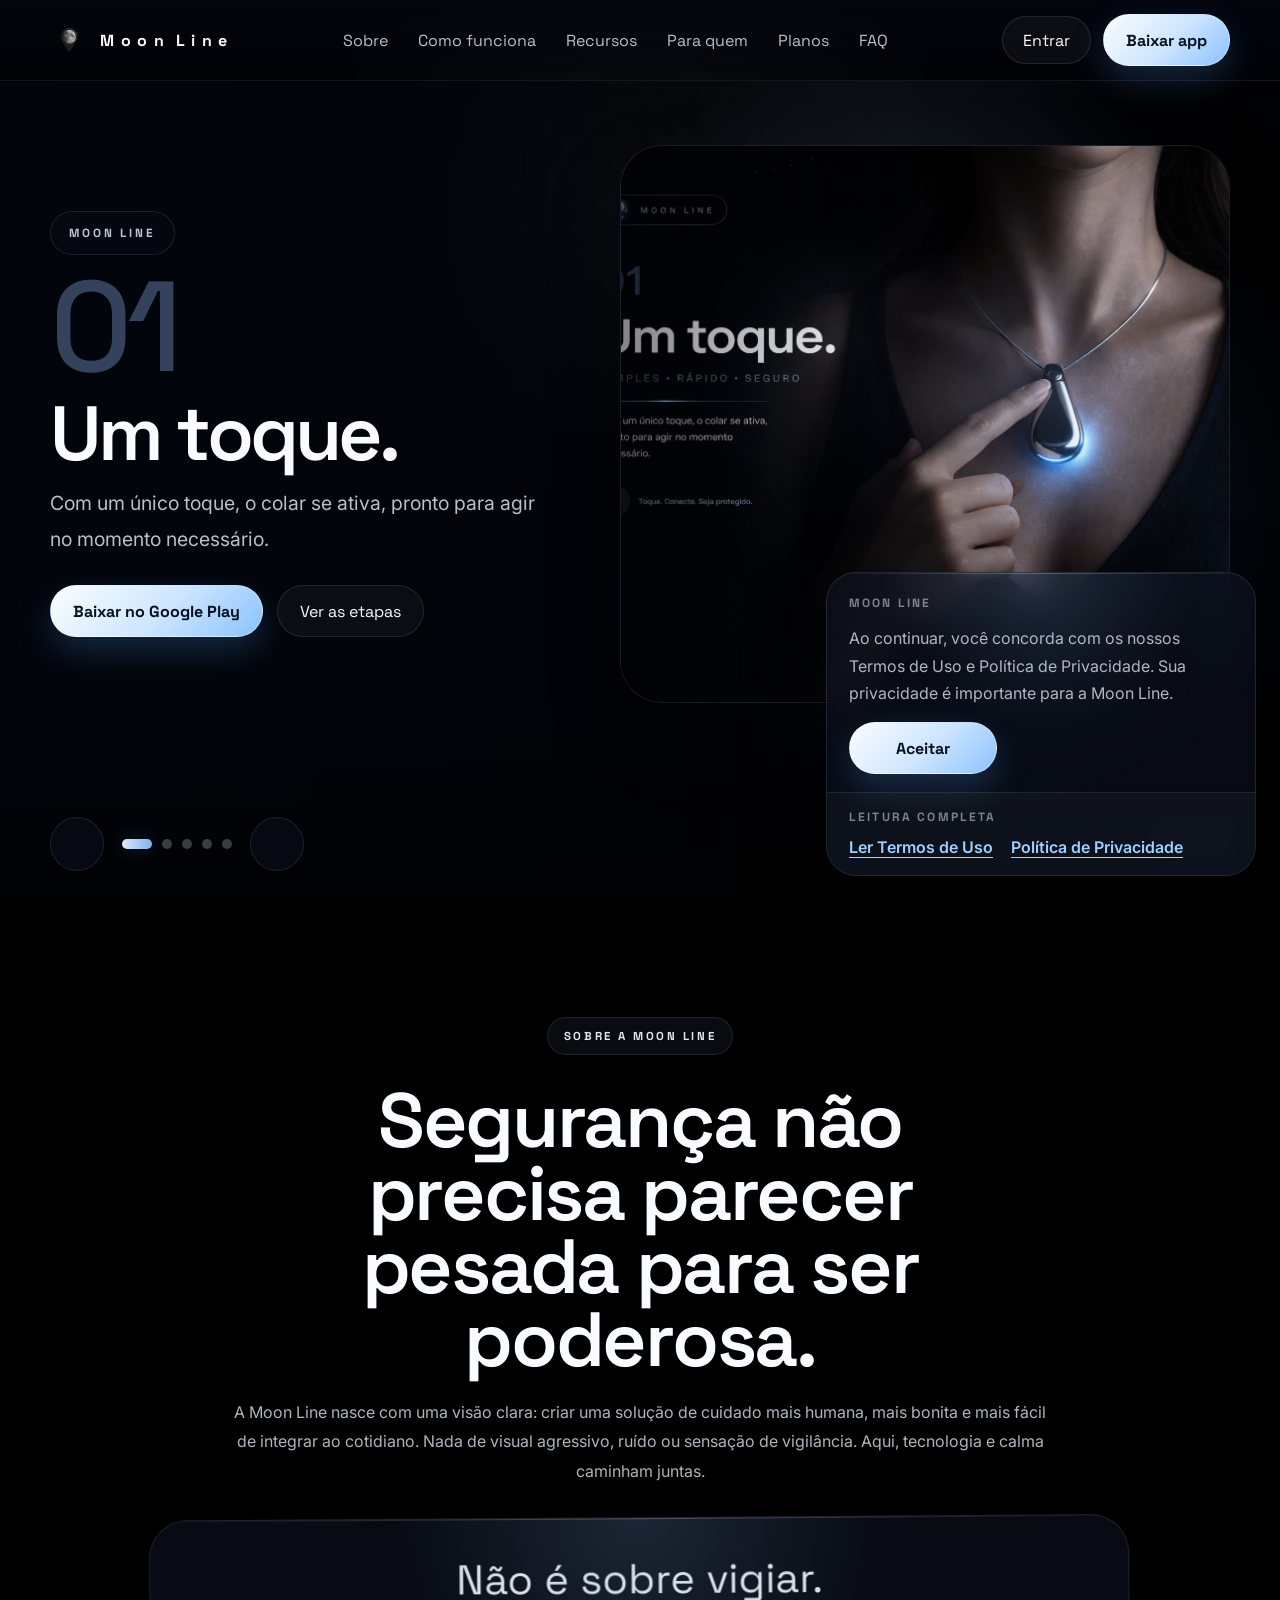
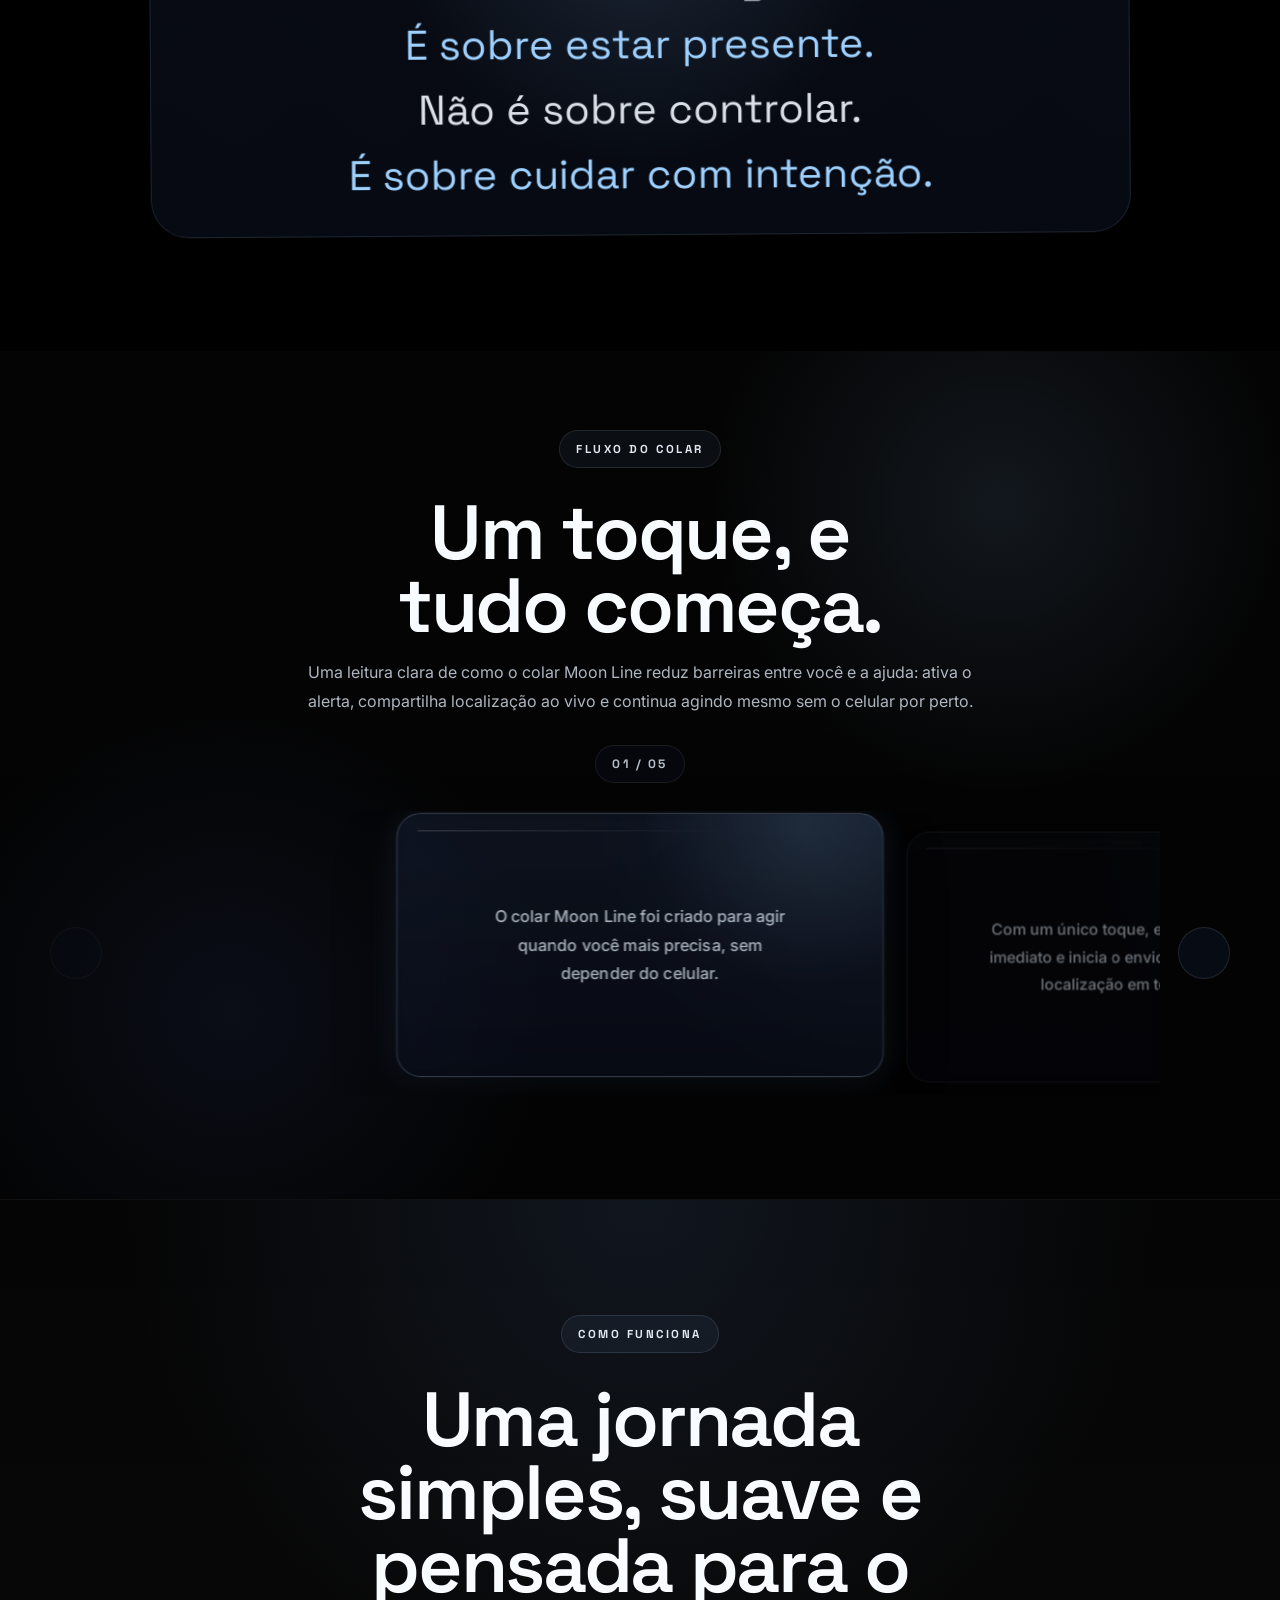
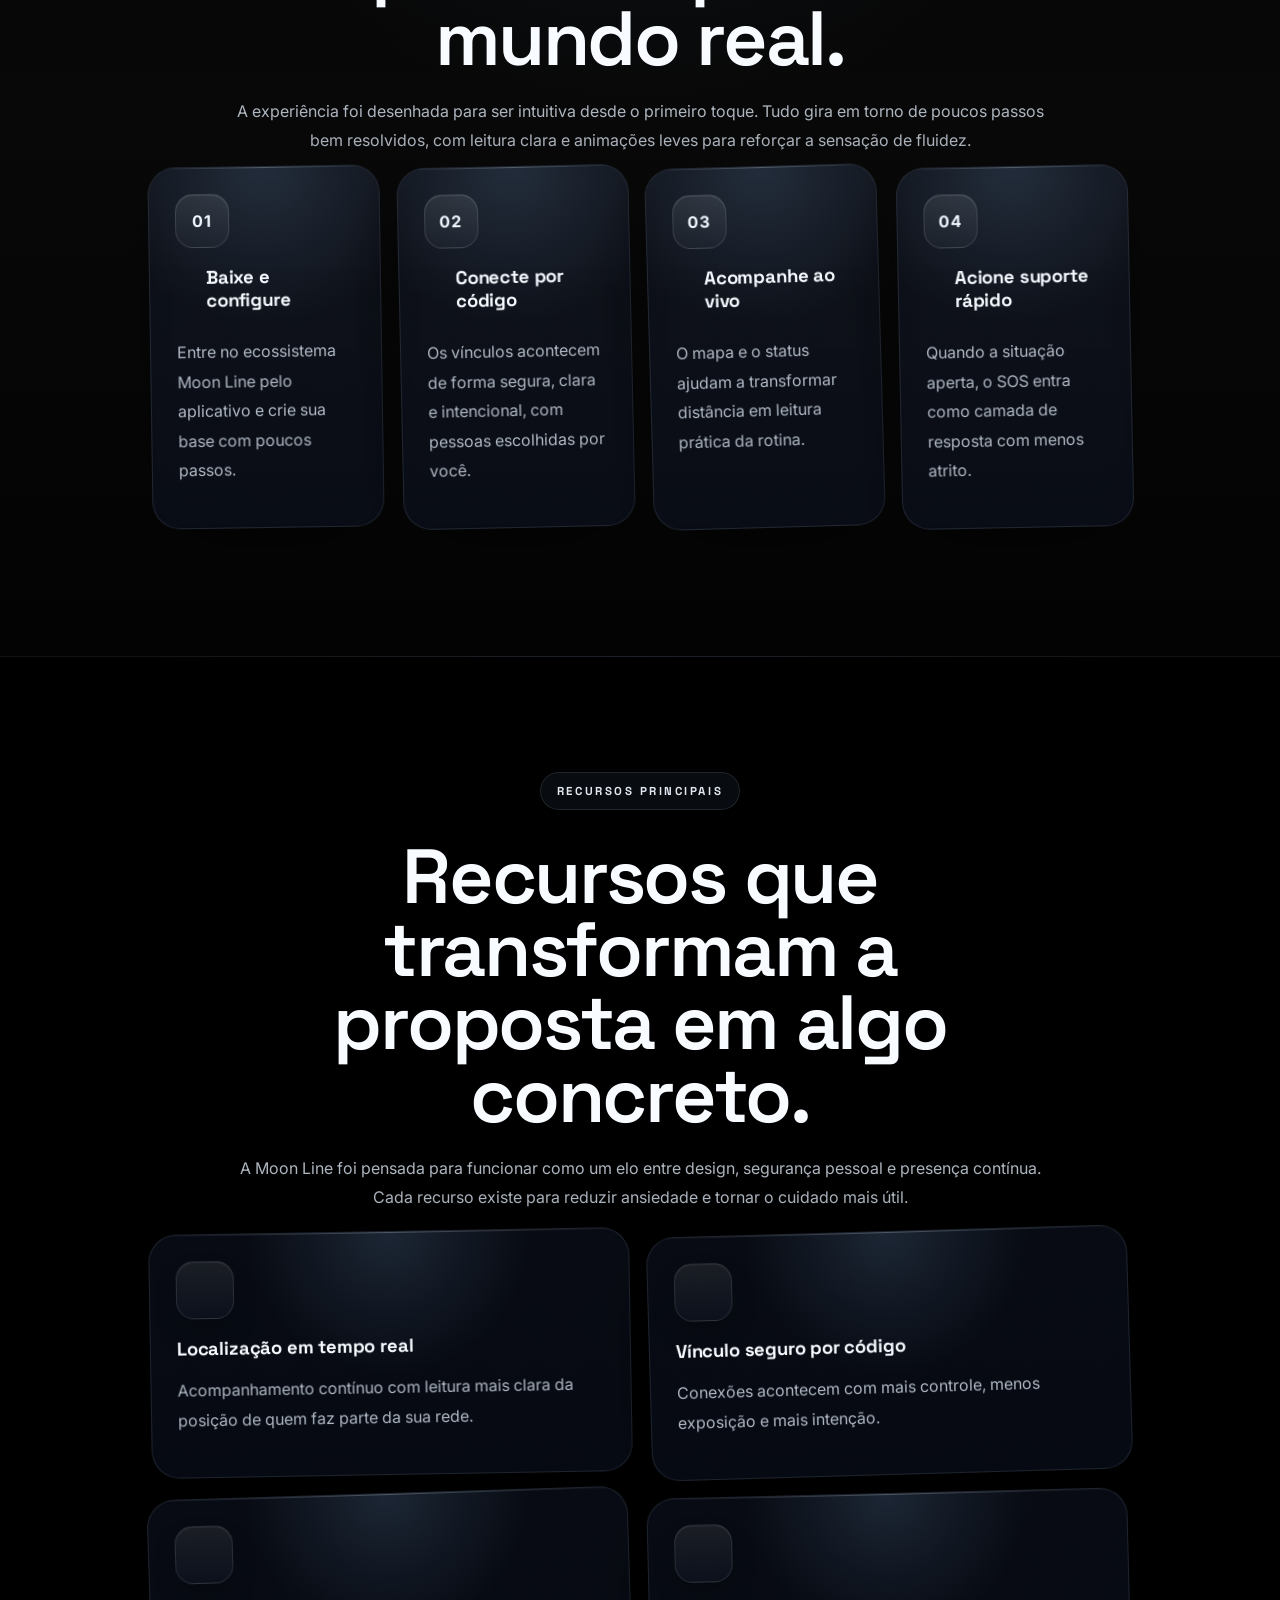
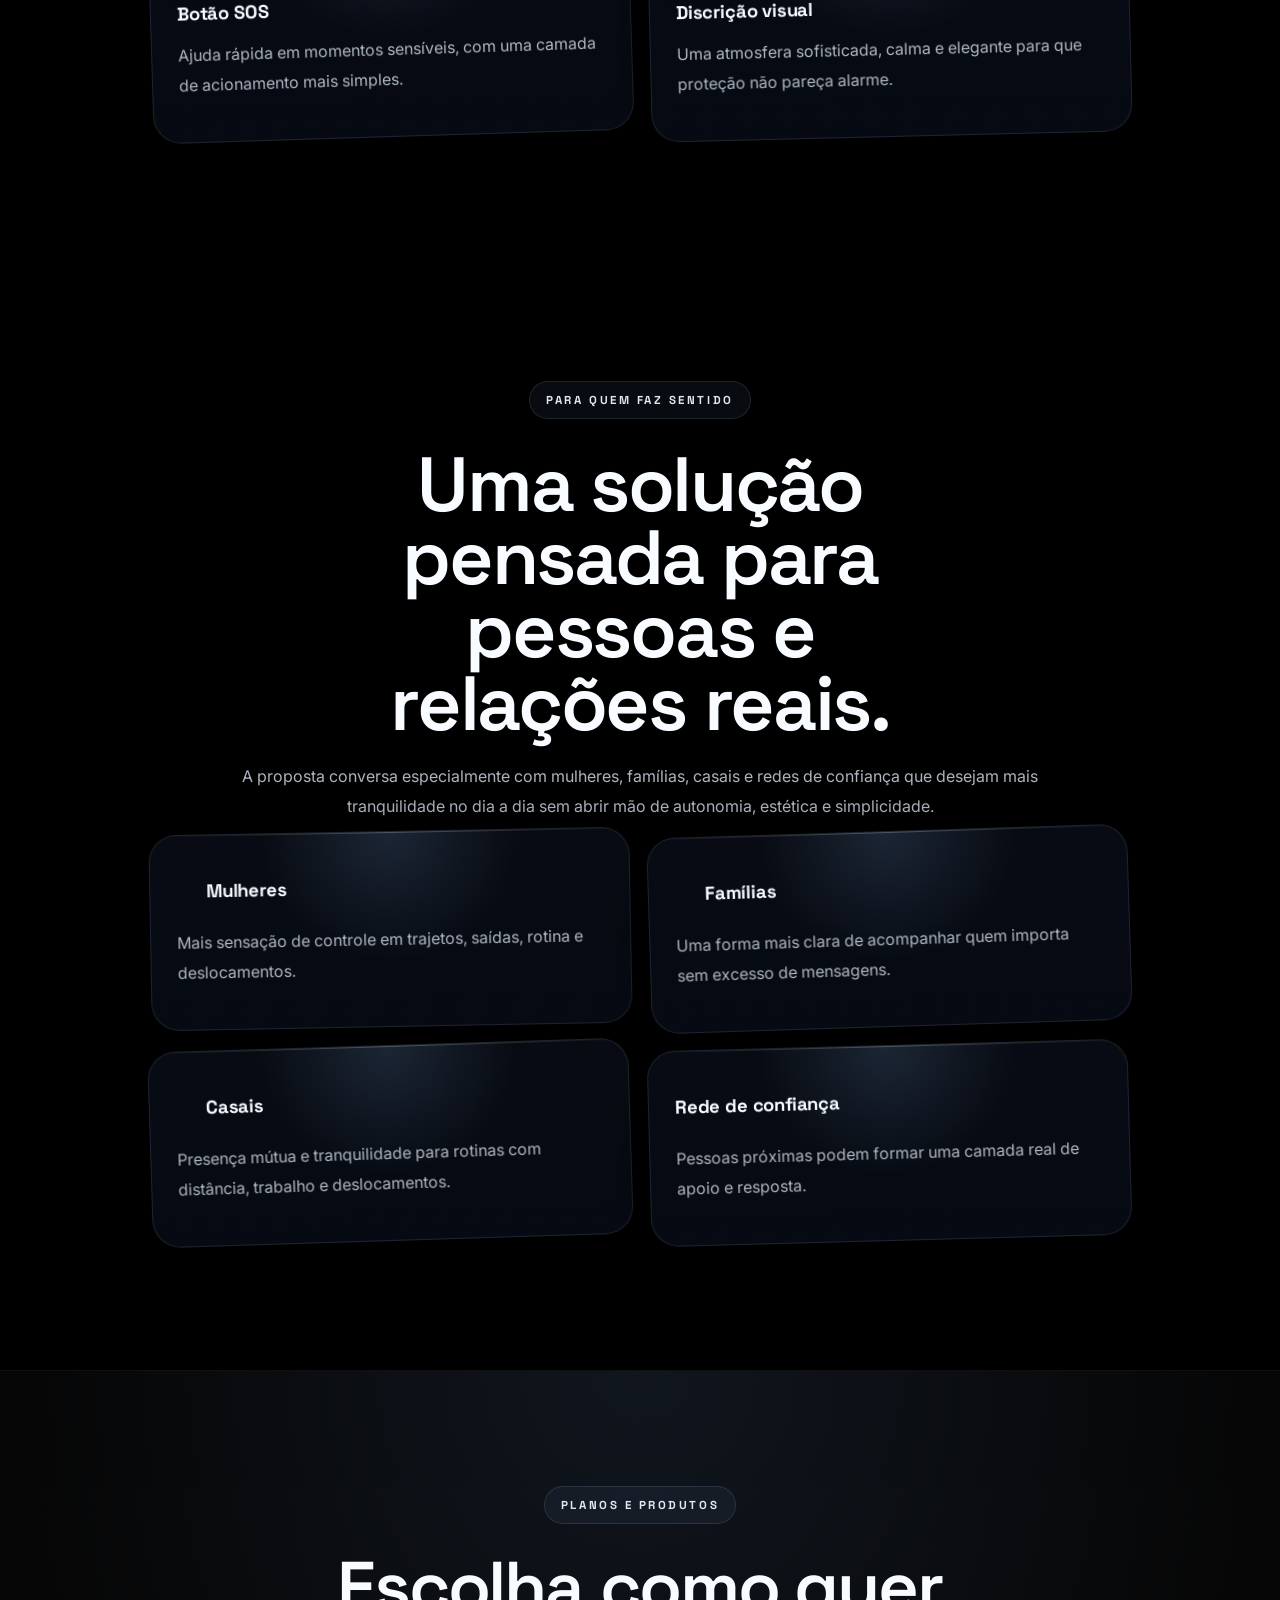
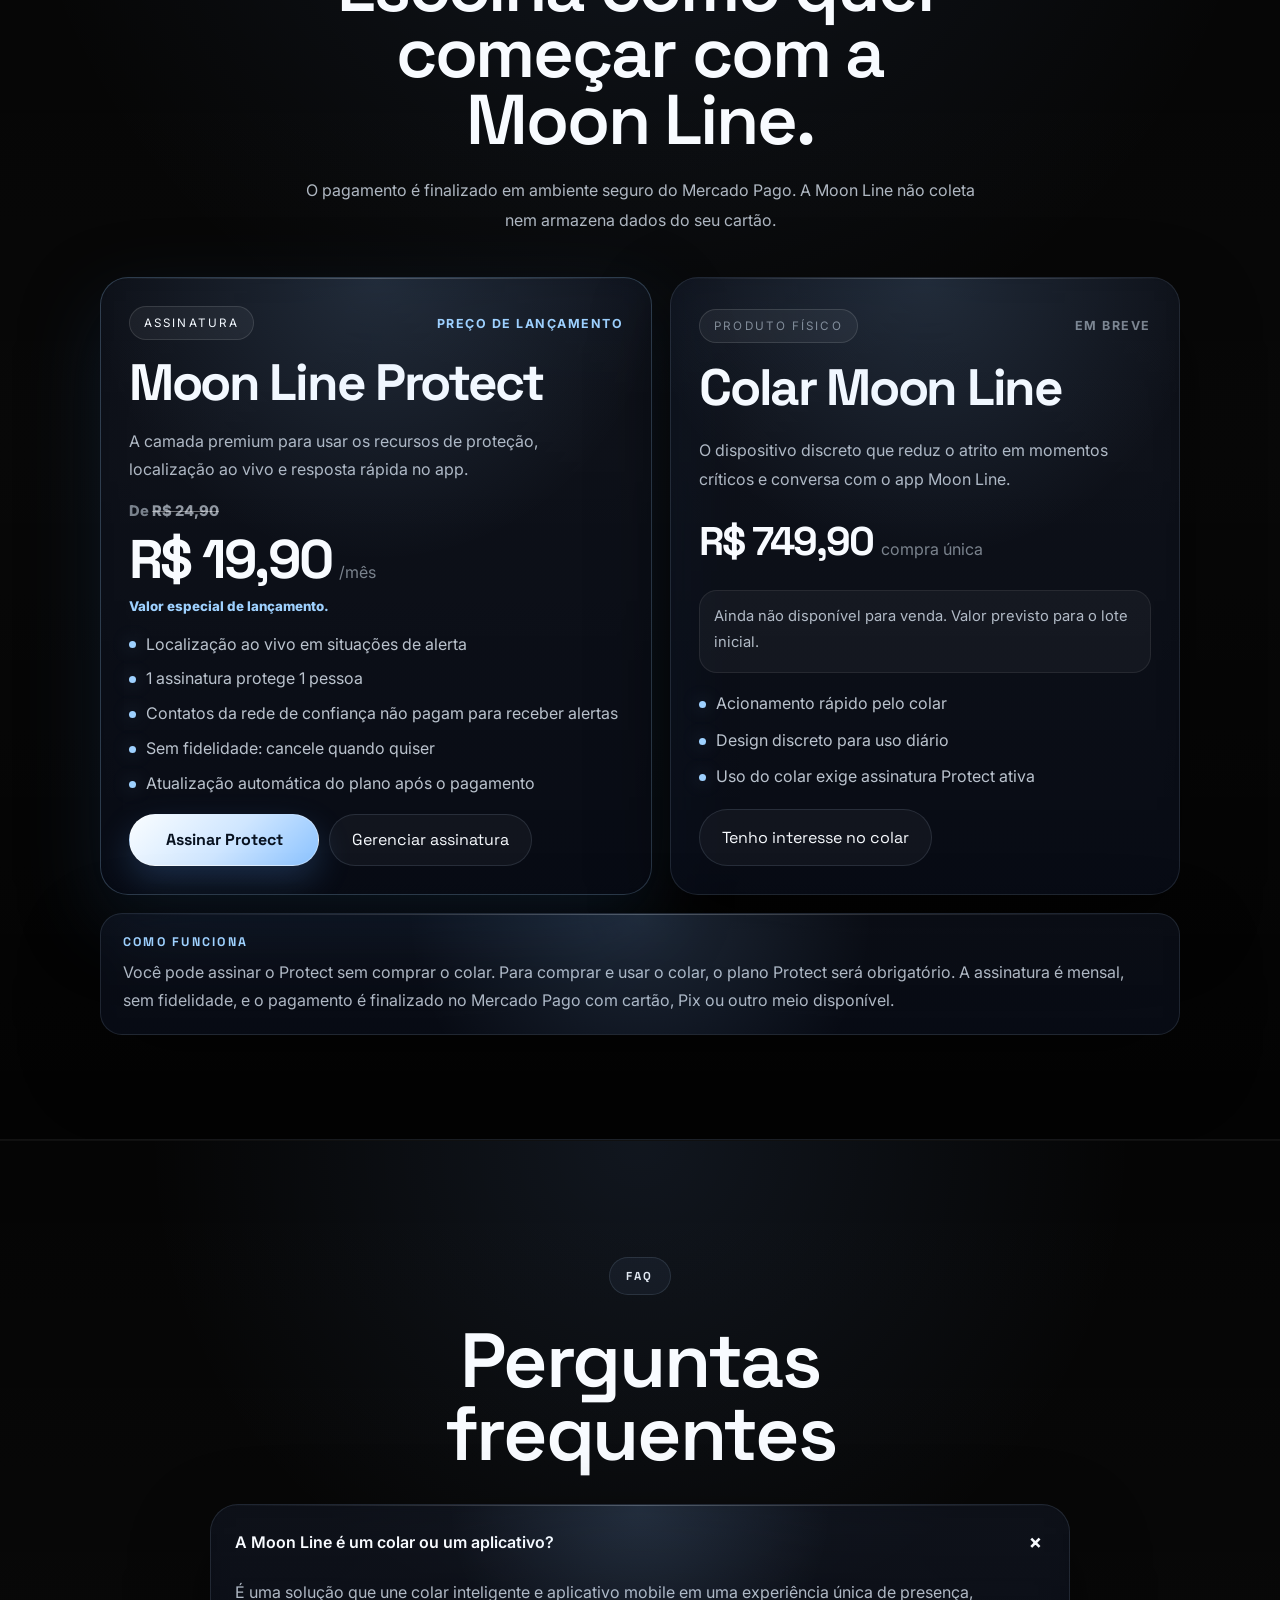
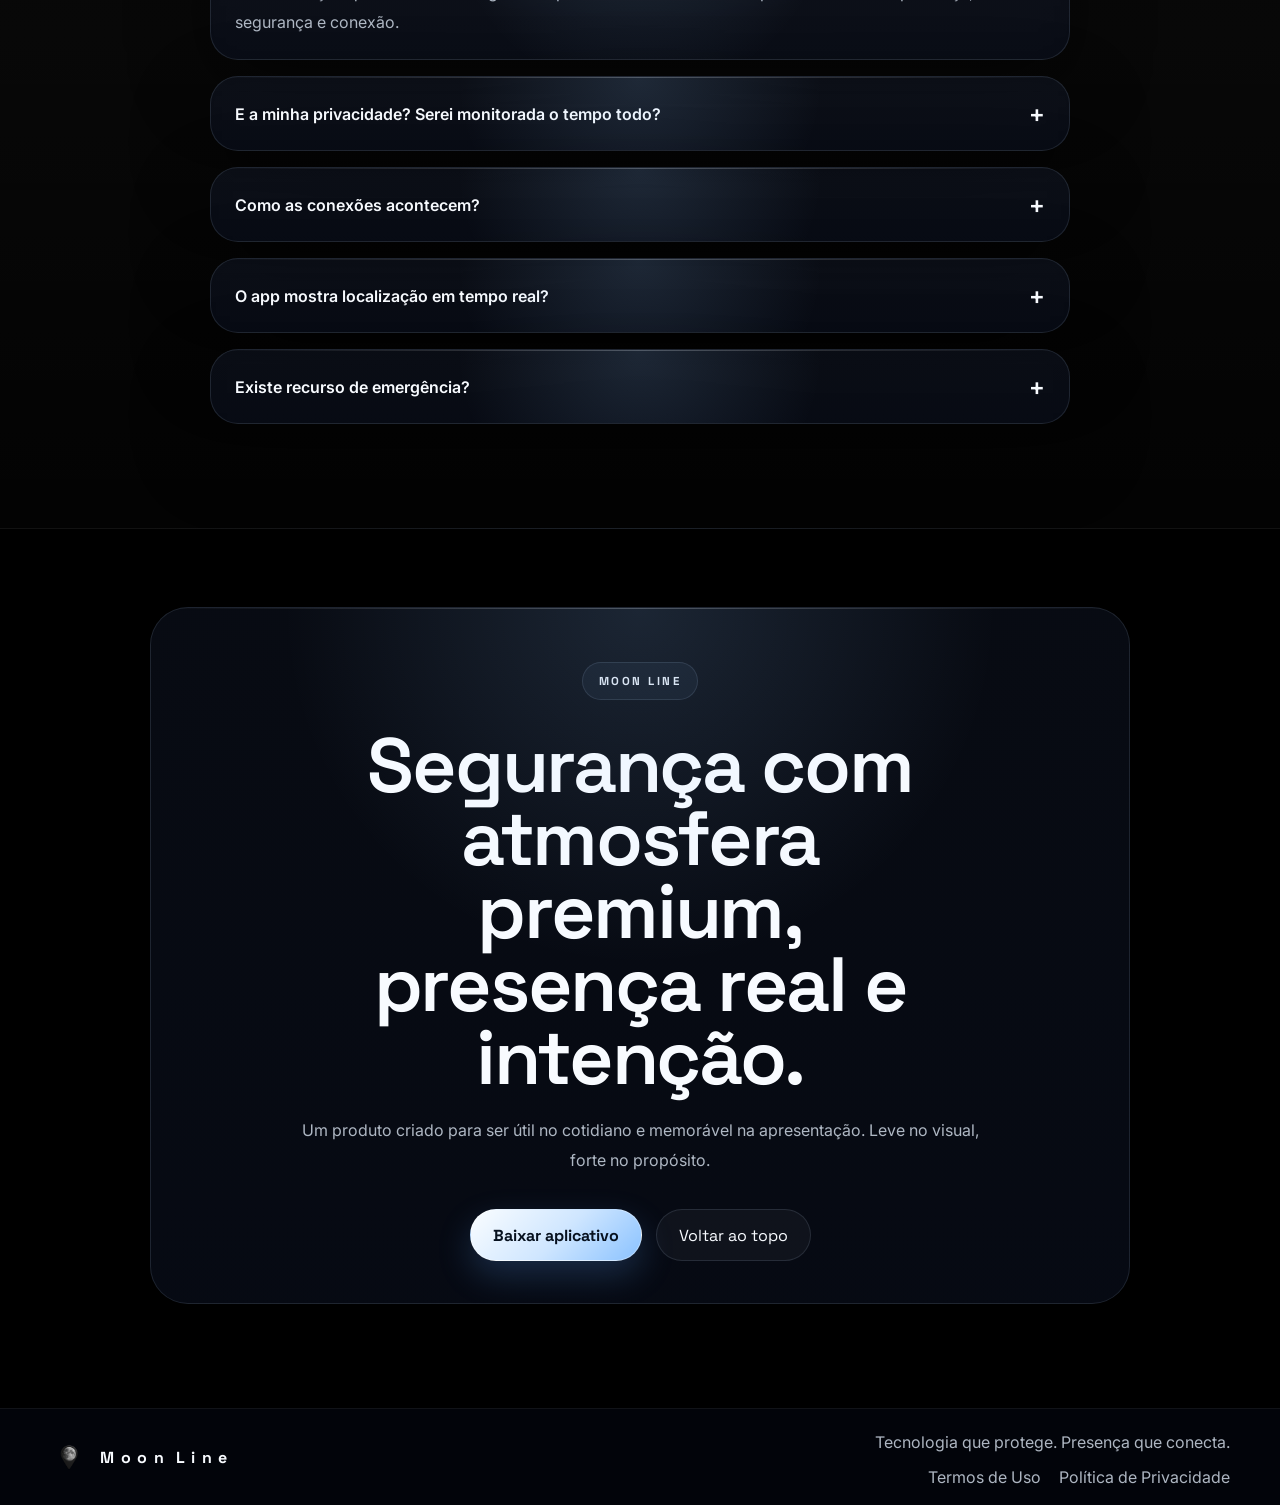
==== commit df6825ac: "Botão de deslogar" ====
--- a/index.html
+++ b/index.html
@@ -677,6 +677,9 @@
           <button class="button secondary" type="button" data-billing-cancel disabled>
             Cancelar renovação
           </button>
+          <button class="button ghost billing-logout" type="button" data-billing-logout>
+            Sair desta conta
+          </button>
         </div>
 
         <p class="billing-status" data-billing-status aria-live="polite"></p>
--- a/styles.css
+++ b/styles.css
@@ -225,6 +225,16 @@
 }
 .button.danger:hover {
   background: rgba(255, 92, 109, .2);
+}
+.button.ghost {
+  background: transparent;
+  border-color: rgba(255,255,255,.12);
+  color: var(--muted);
+  font-weight: 800;
+}
+.button.ghost:hover {
+  background: rgba(255,255,255,.05);
+  color: var(--text);
 }
 .nav-login {
   min-height: 48px;
@@ -2133,6 +2143,10 @@
   margin: 0;
 }
 
+.billing-logout {
+  justify-self: flex-start;
+}
+
 .billing-form label {
   color: rgba(238, 245, 255, .82);
   display: grid;
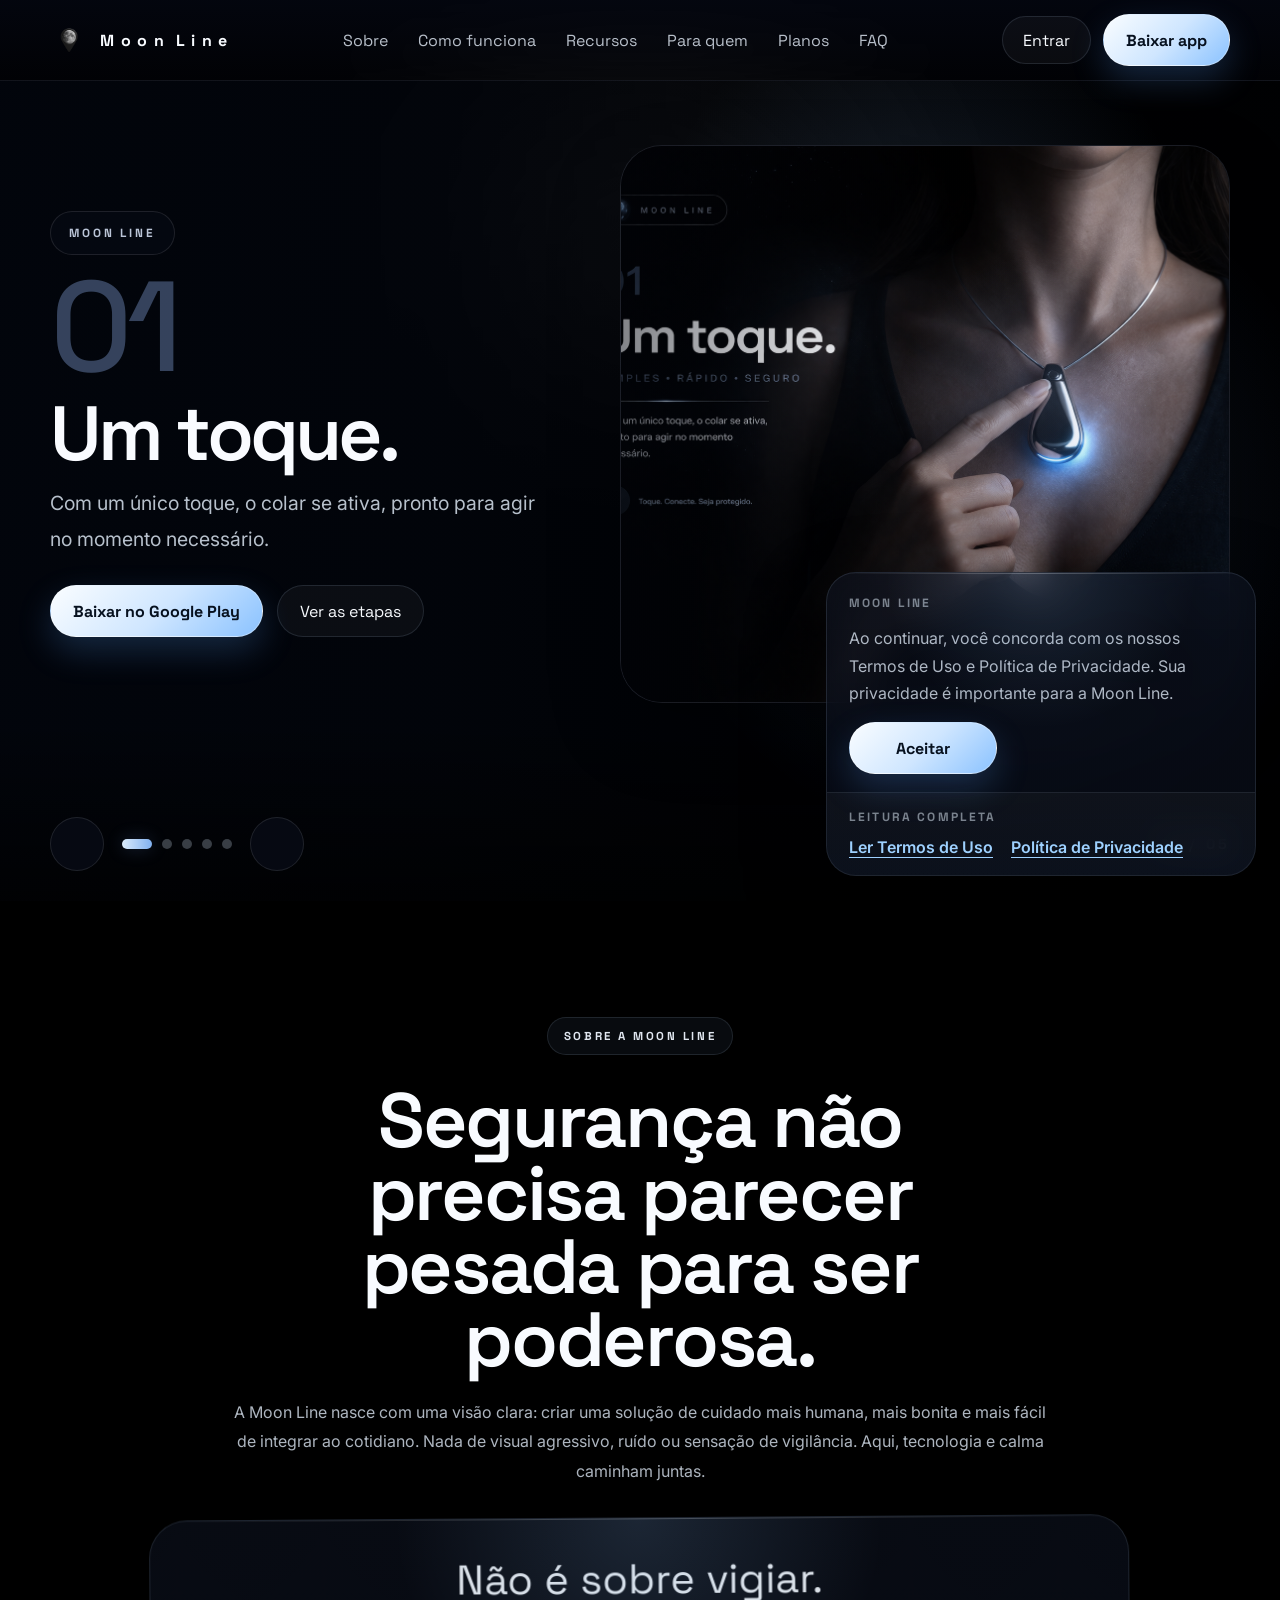
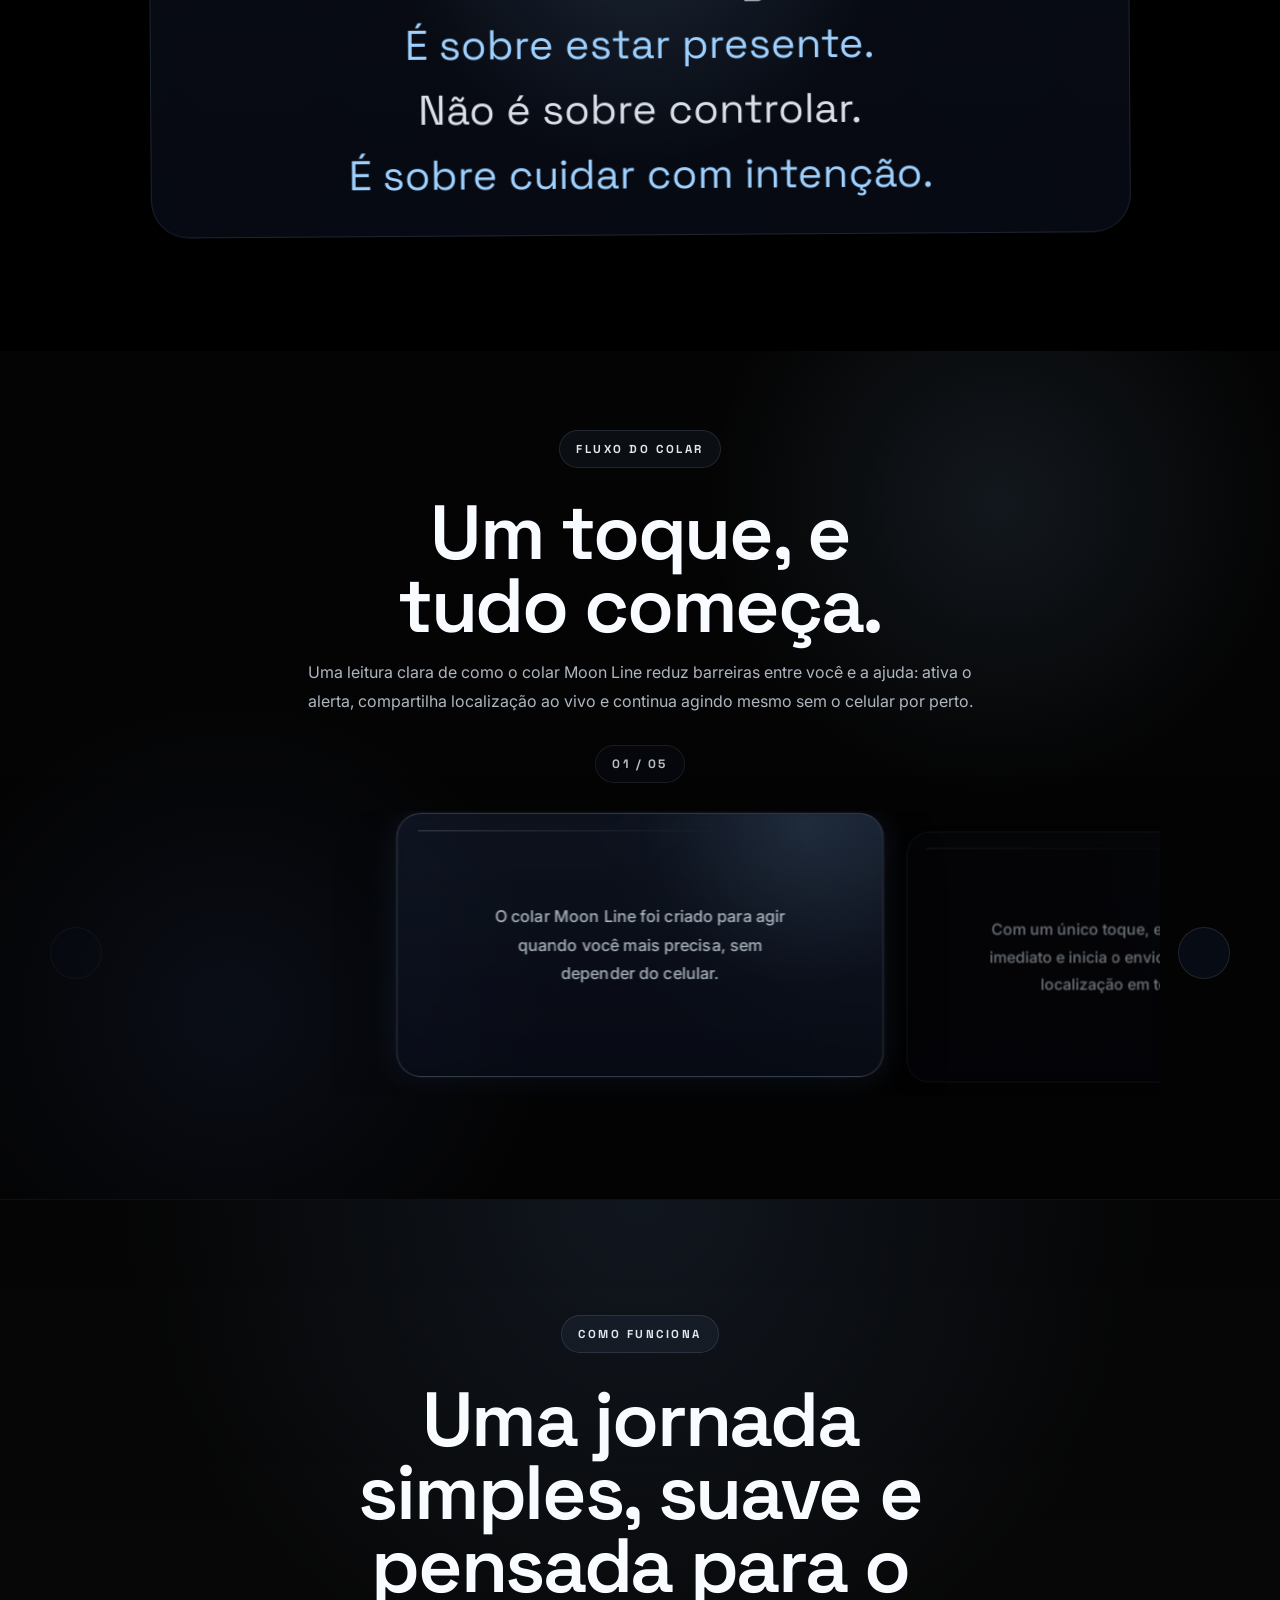
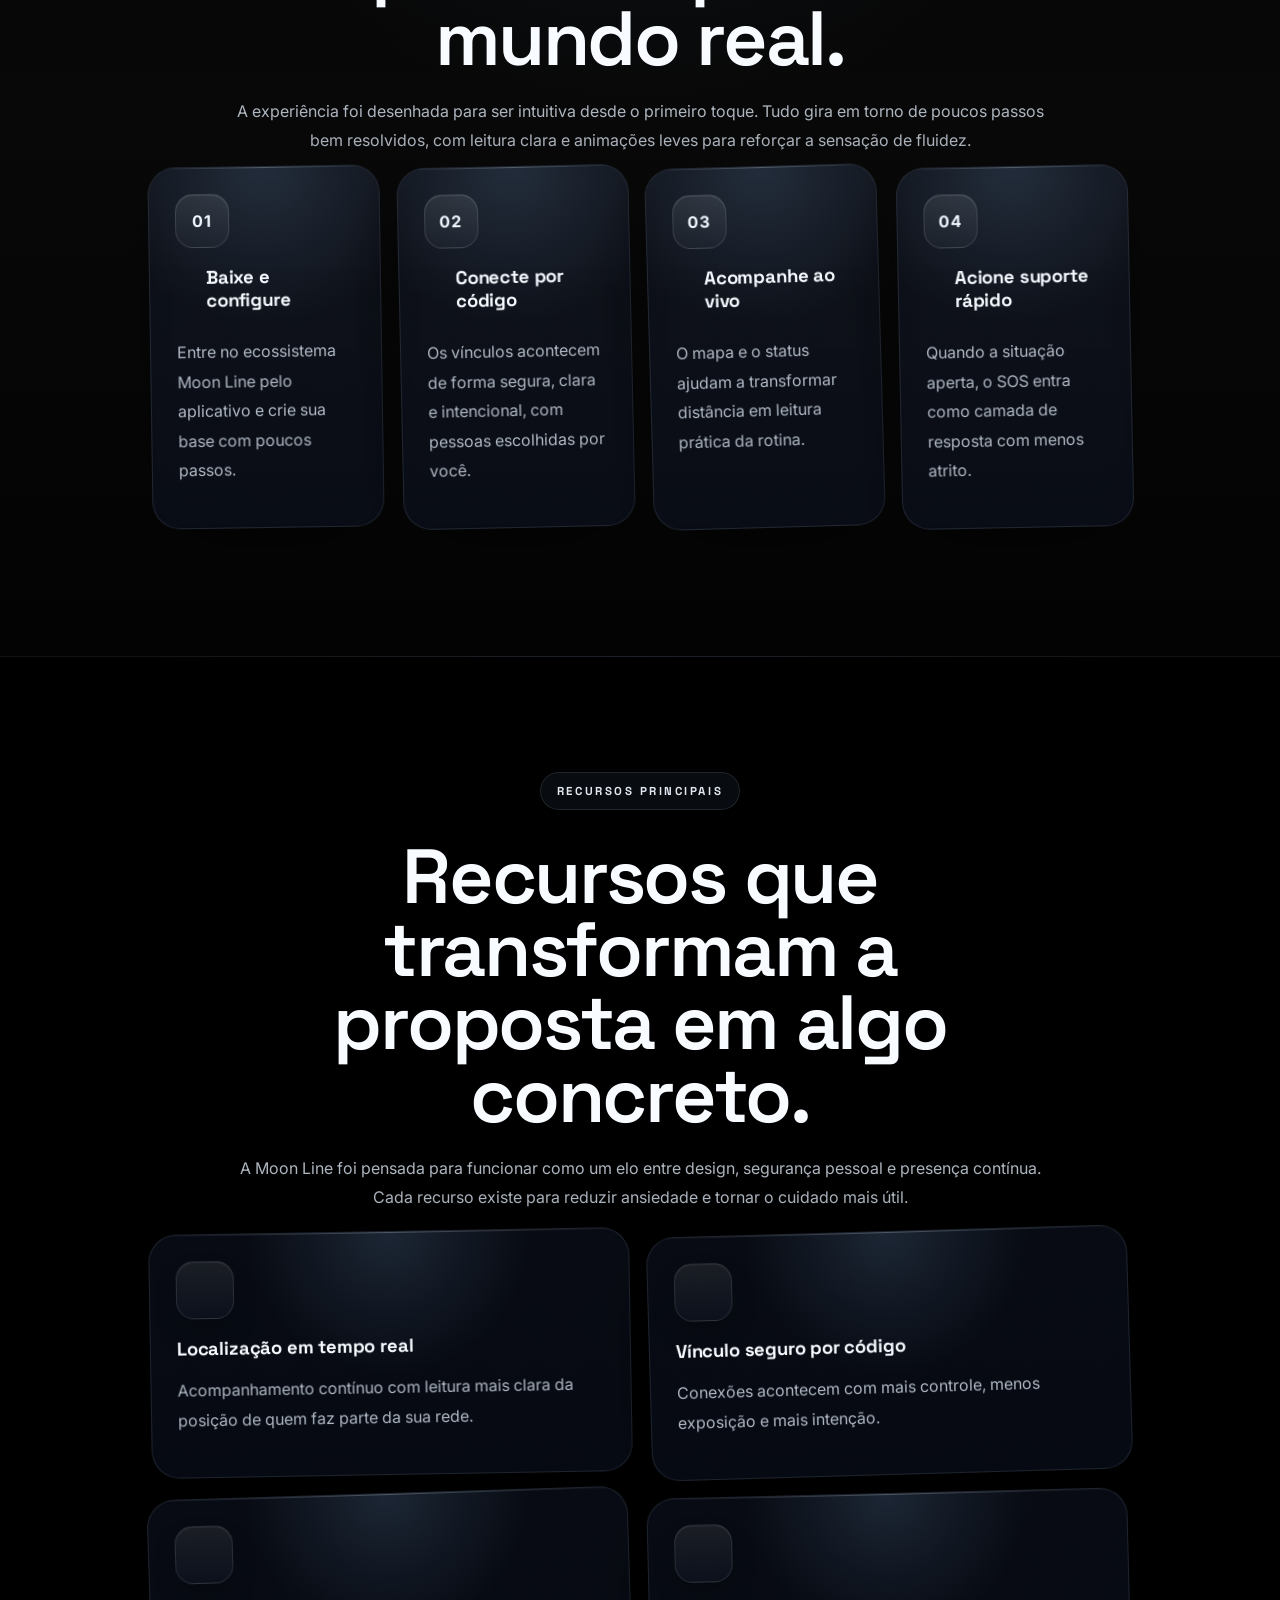
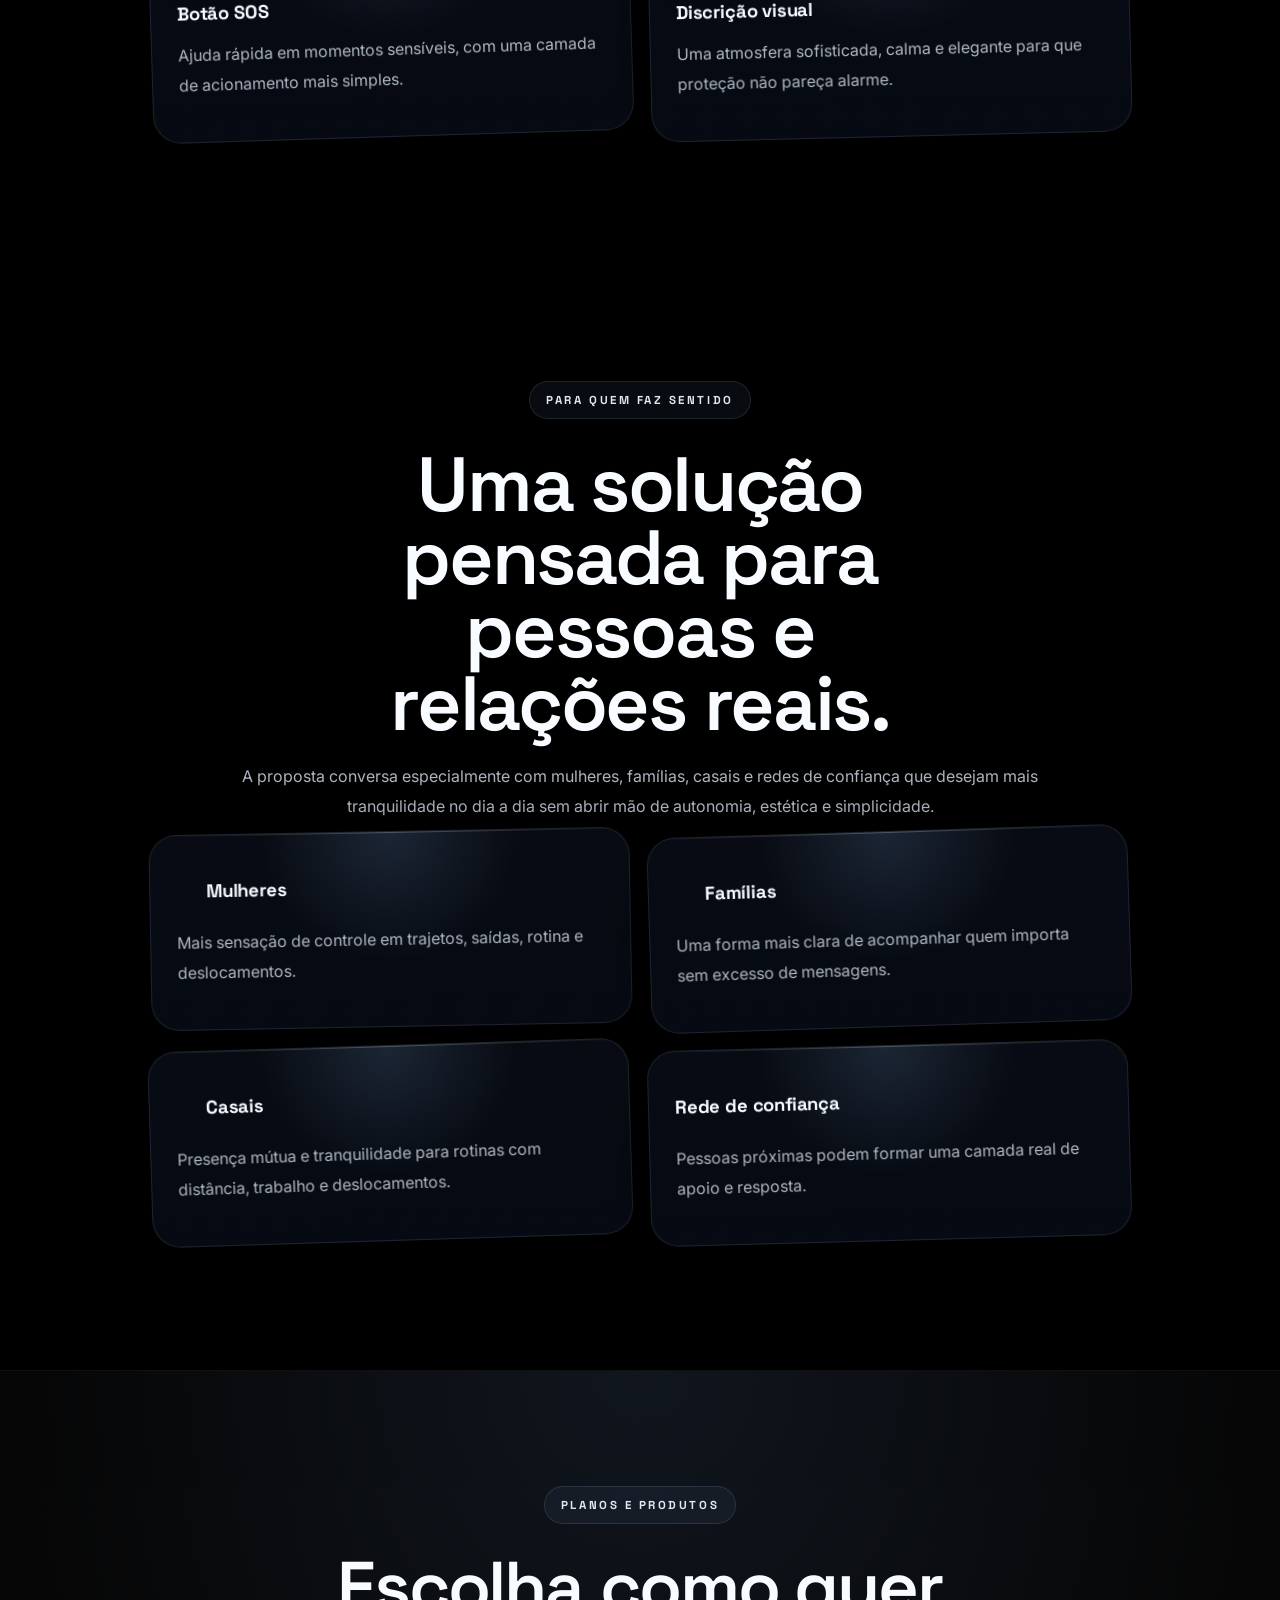
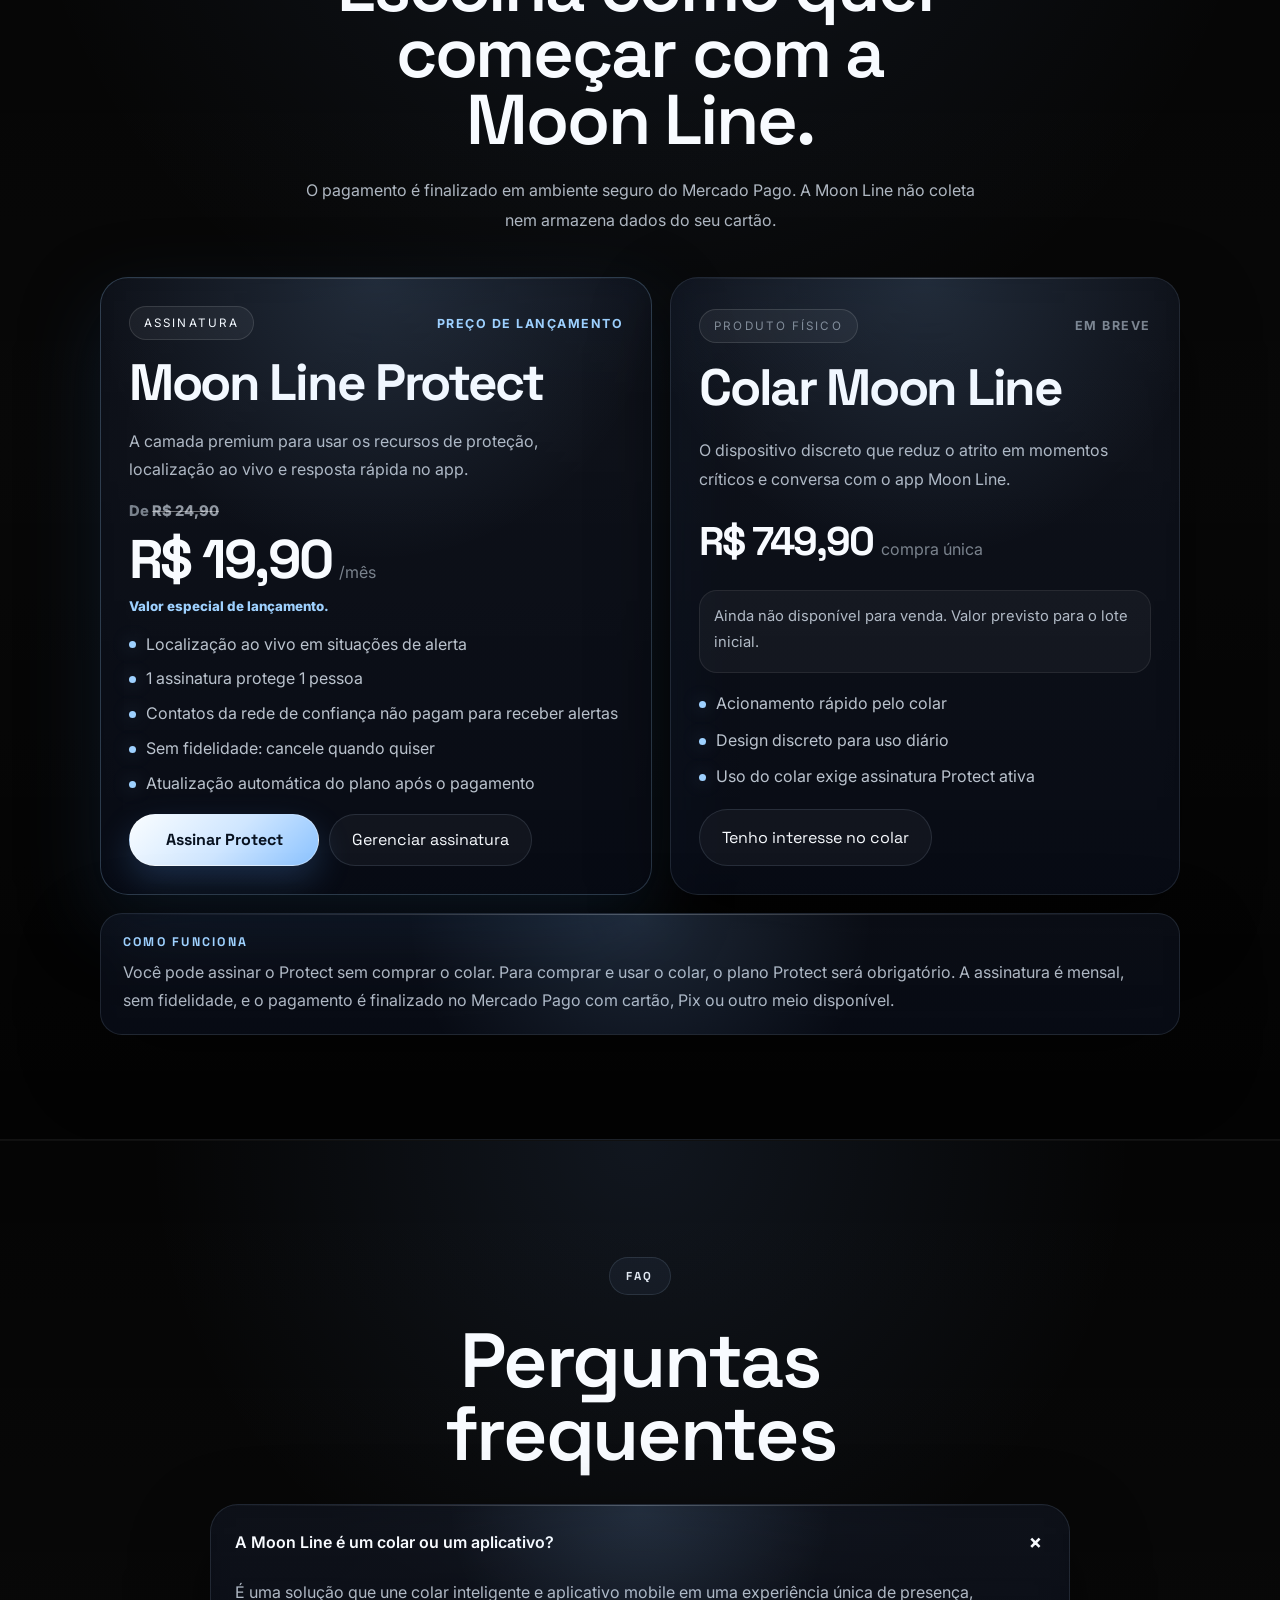
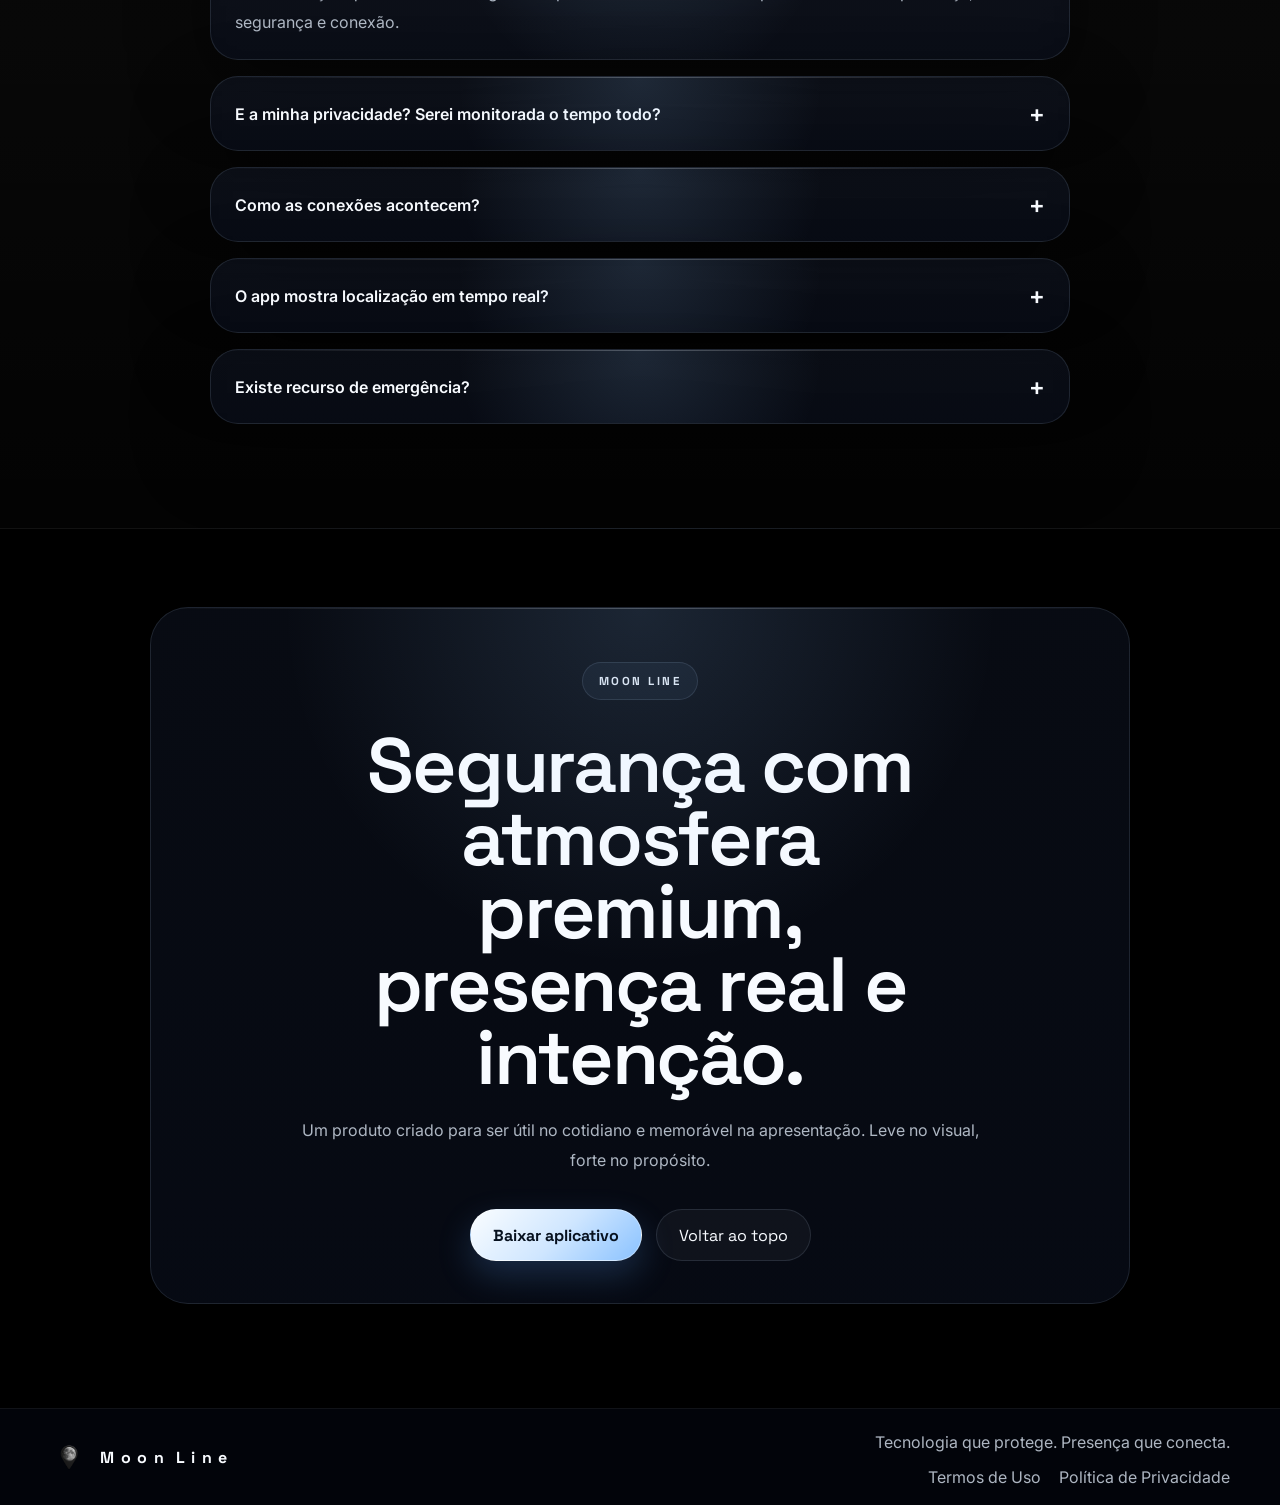
==== commit 19b42517: "mudança nos erros e tratamento deles" ====
--- a/index.html
+++ b/index.html
@@ -457,7 +457,7 @@
                 Tenho interesse no colar
               </button>
               <p class="sale-note" data-collar-message hidden>
-                O colar ainda não está à venda. A próxima etapa será abrir uma lista de interesse e, depois, liberar compra com frete, prazo e checkout próprios.
+                Recebemos seu interesse. O colar Moon Line está em preparação para o primeiro lote, e em breve vamos abrir uma lista de espera para avisar sobre disponibilidade, preço final, prazo e condições de compra.
               </p>
             </article>
           </div>
@@ -571,7 +571,7 @@
         <form class="billing-form is-active" data-billing-form="login">
           <label>
             E-mail ou telefone
-            <input name="login" autocomplete="username" required />
+            <input name="login" autocomplete="username" autocapitalize="none" spellcheck="false" required />
           </label>
           <label>
             Senha
--- a/styles.css
+++ b/styles.css
@@ -2075,6 +2075,11 @@
   background: rgba(255,255,255,.04);
 }
 
+.billing-tabs[hidden],
+.billing-tab[hidden] {
+  display: none;
+}
+
 .billing-tab {
   flex: 1;
   min-height: 42px;
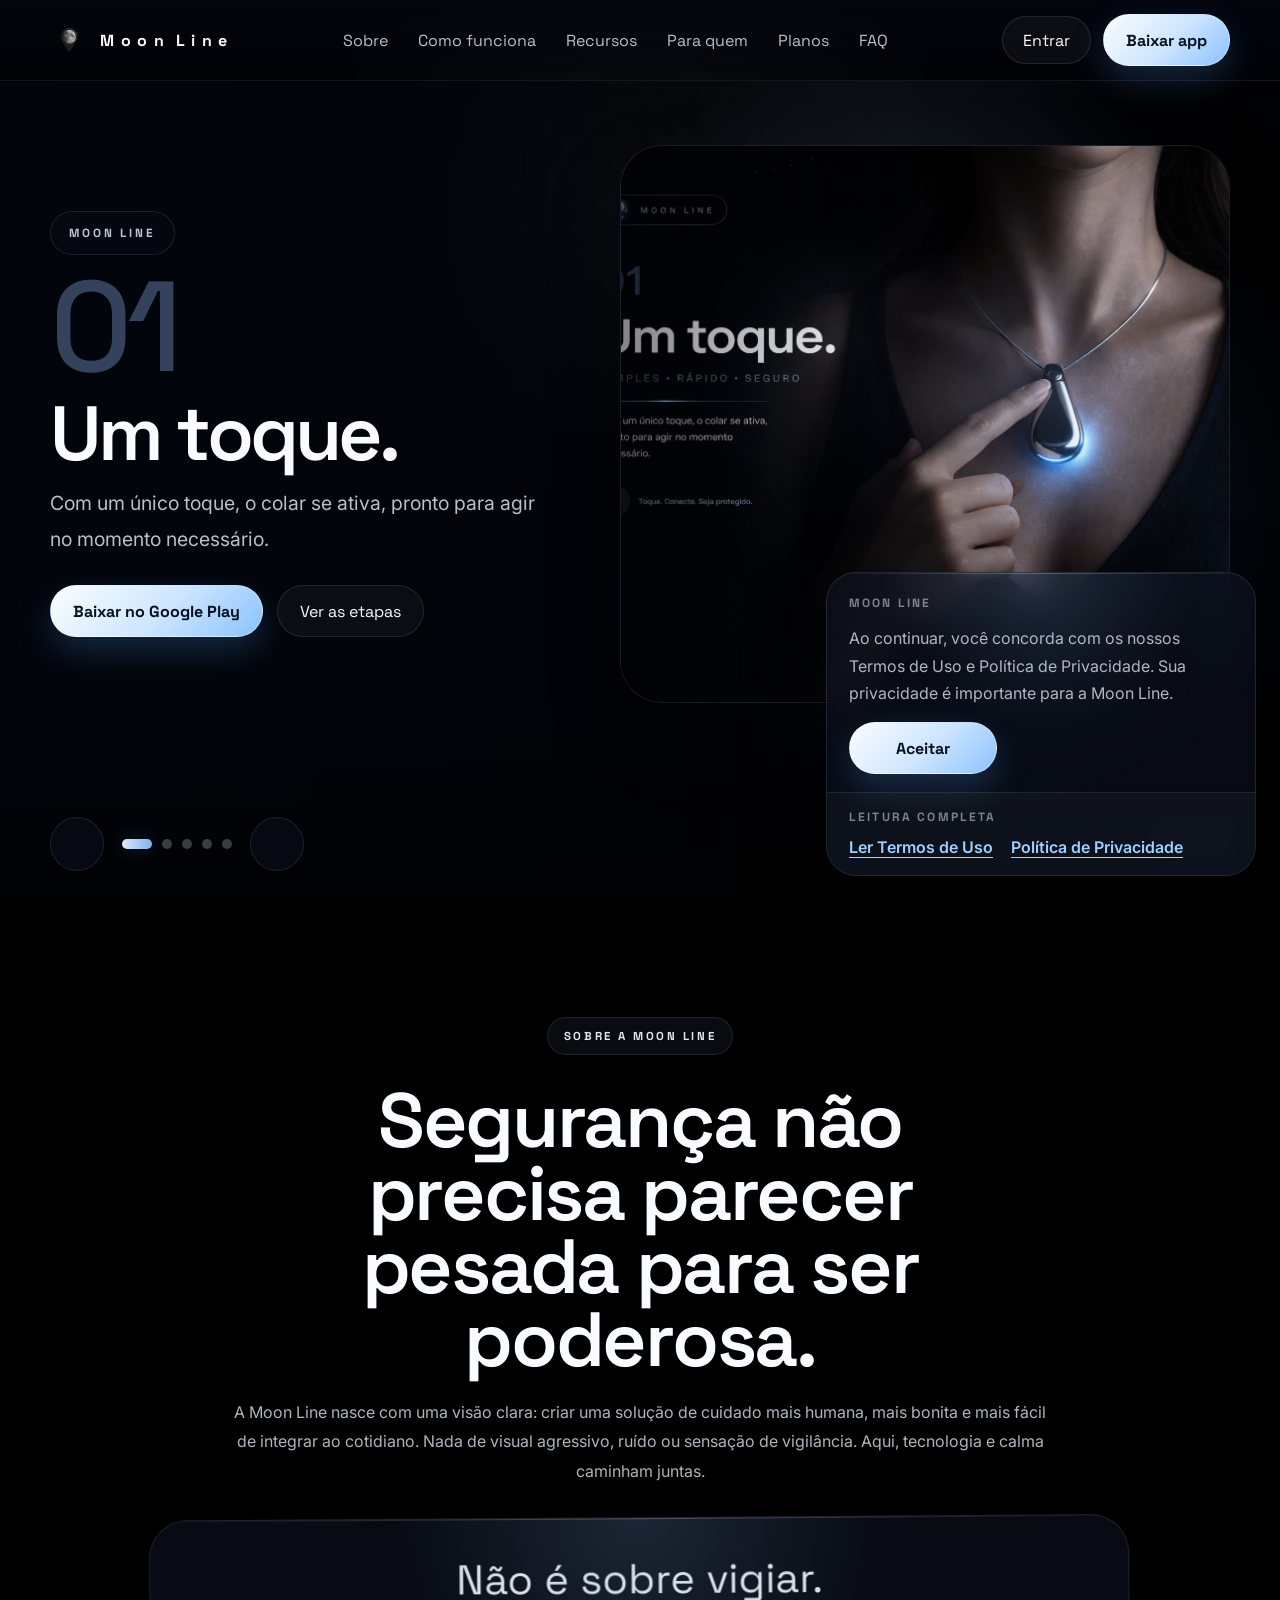
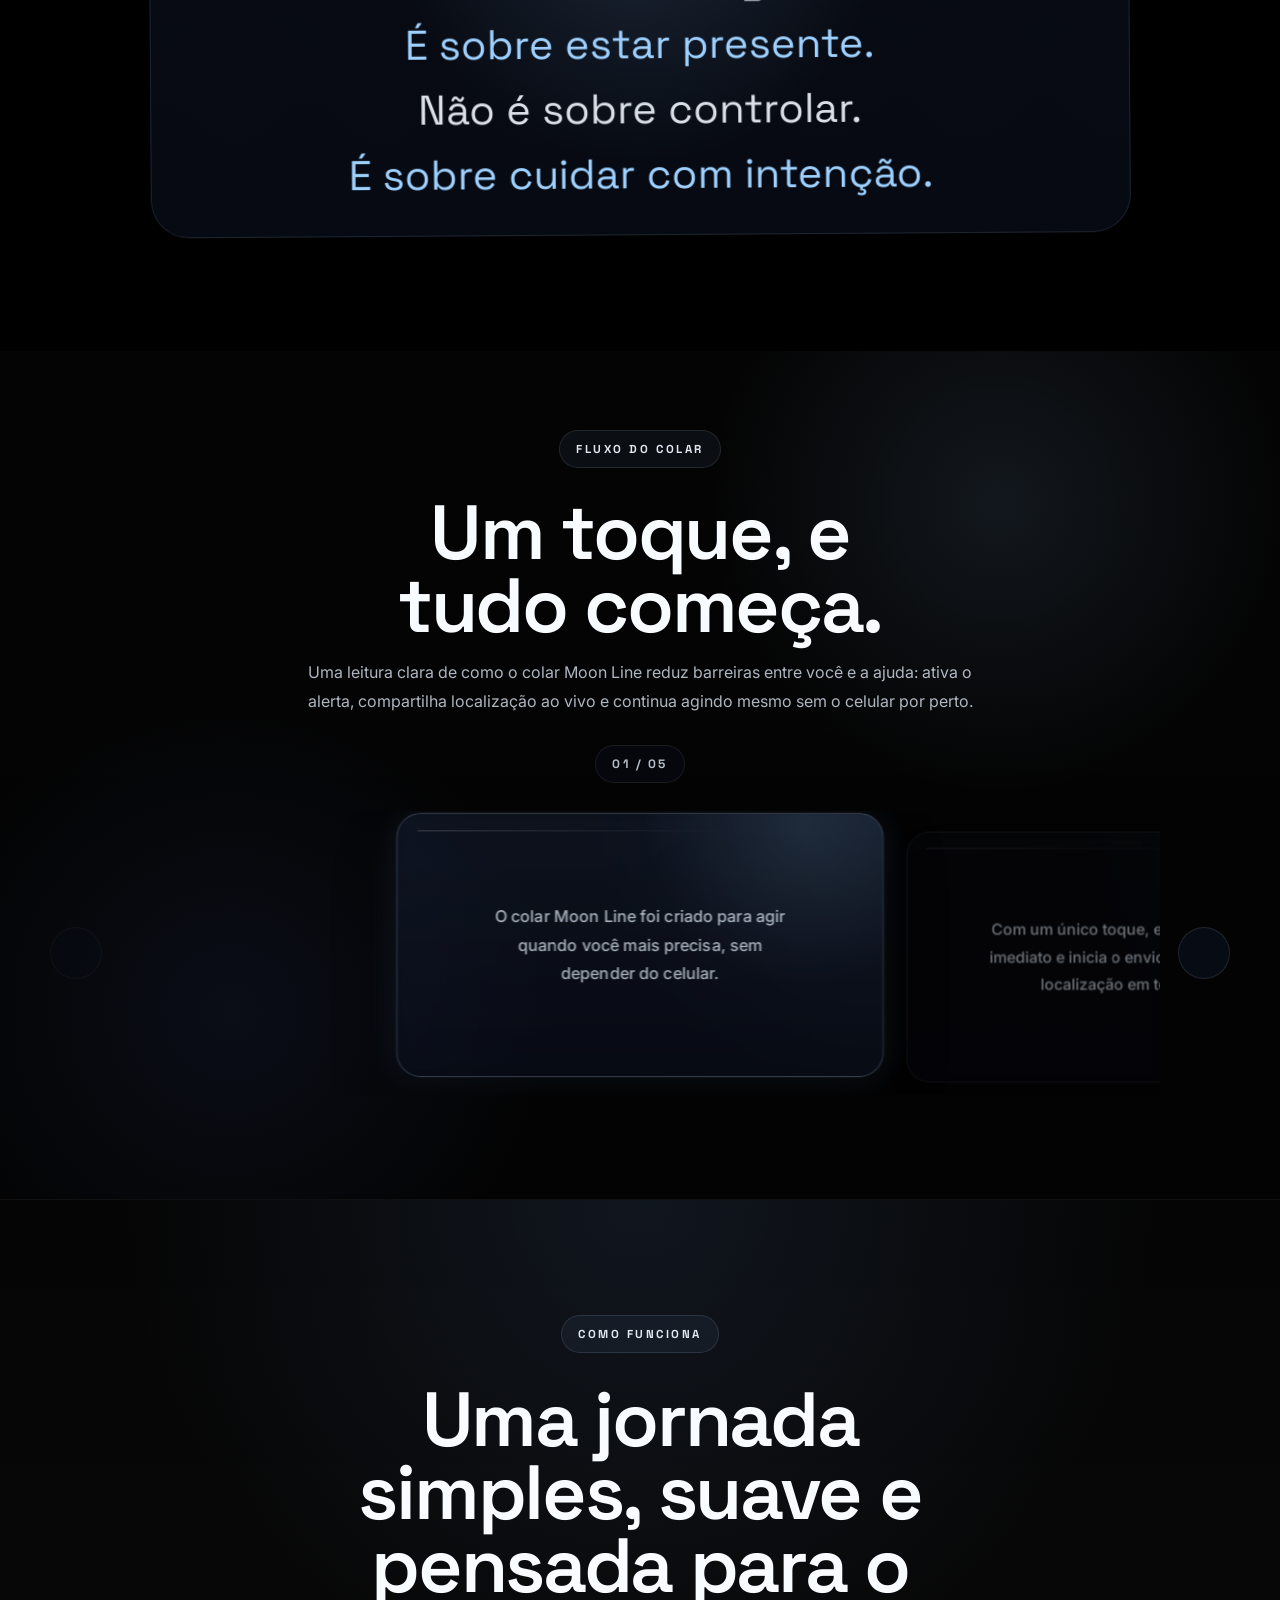
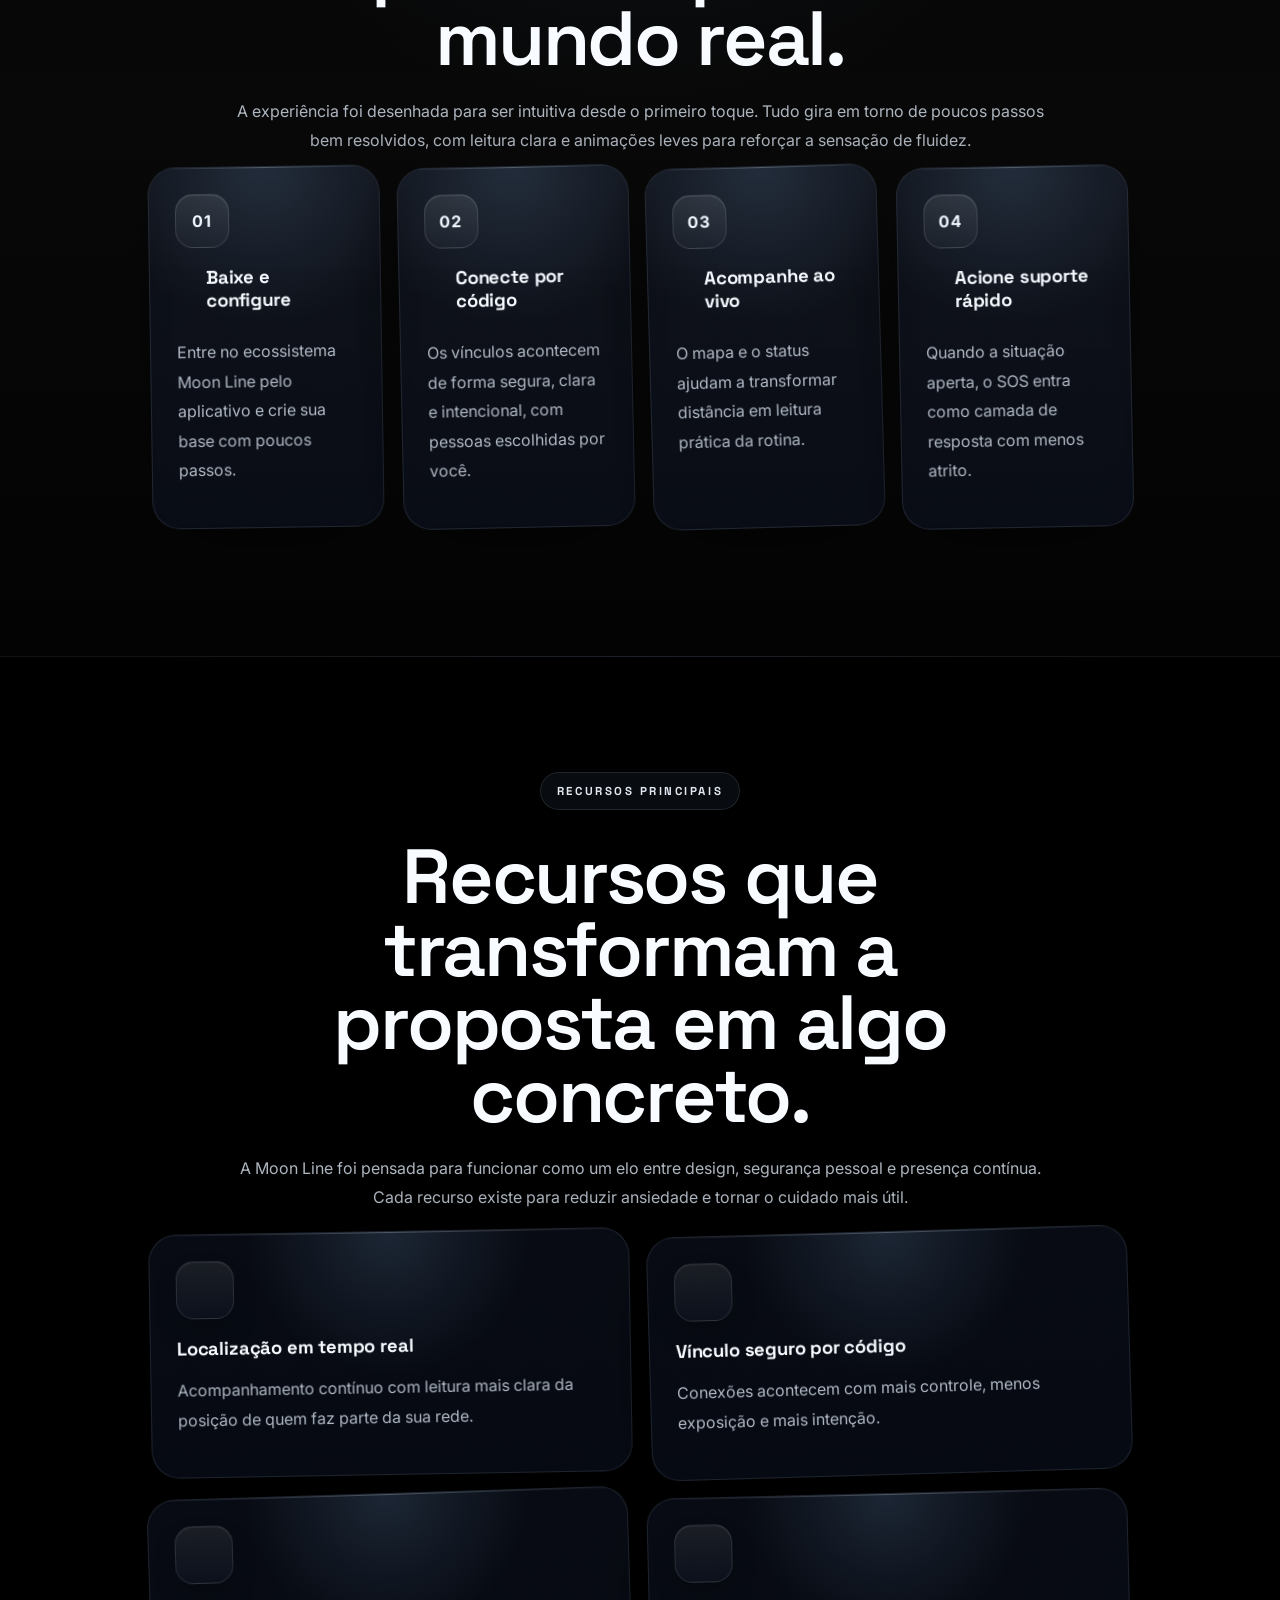
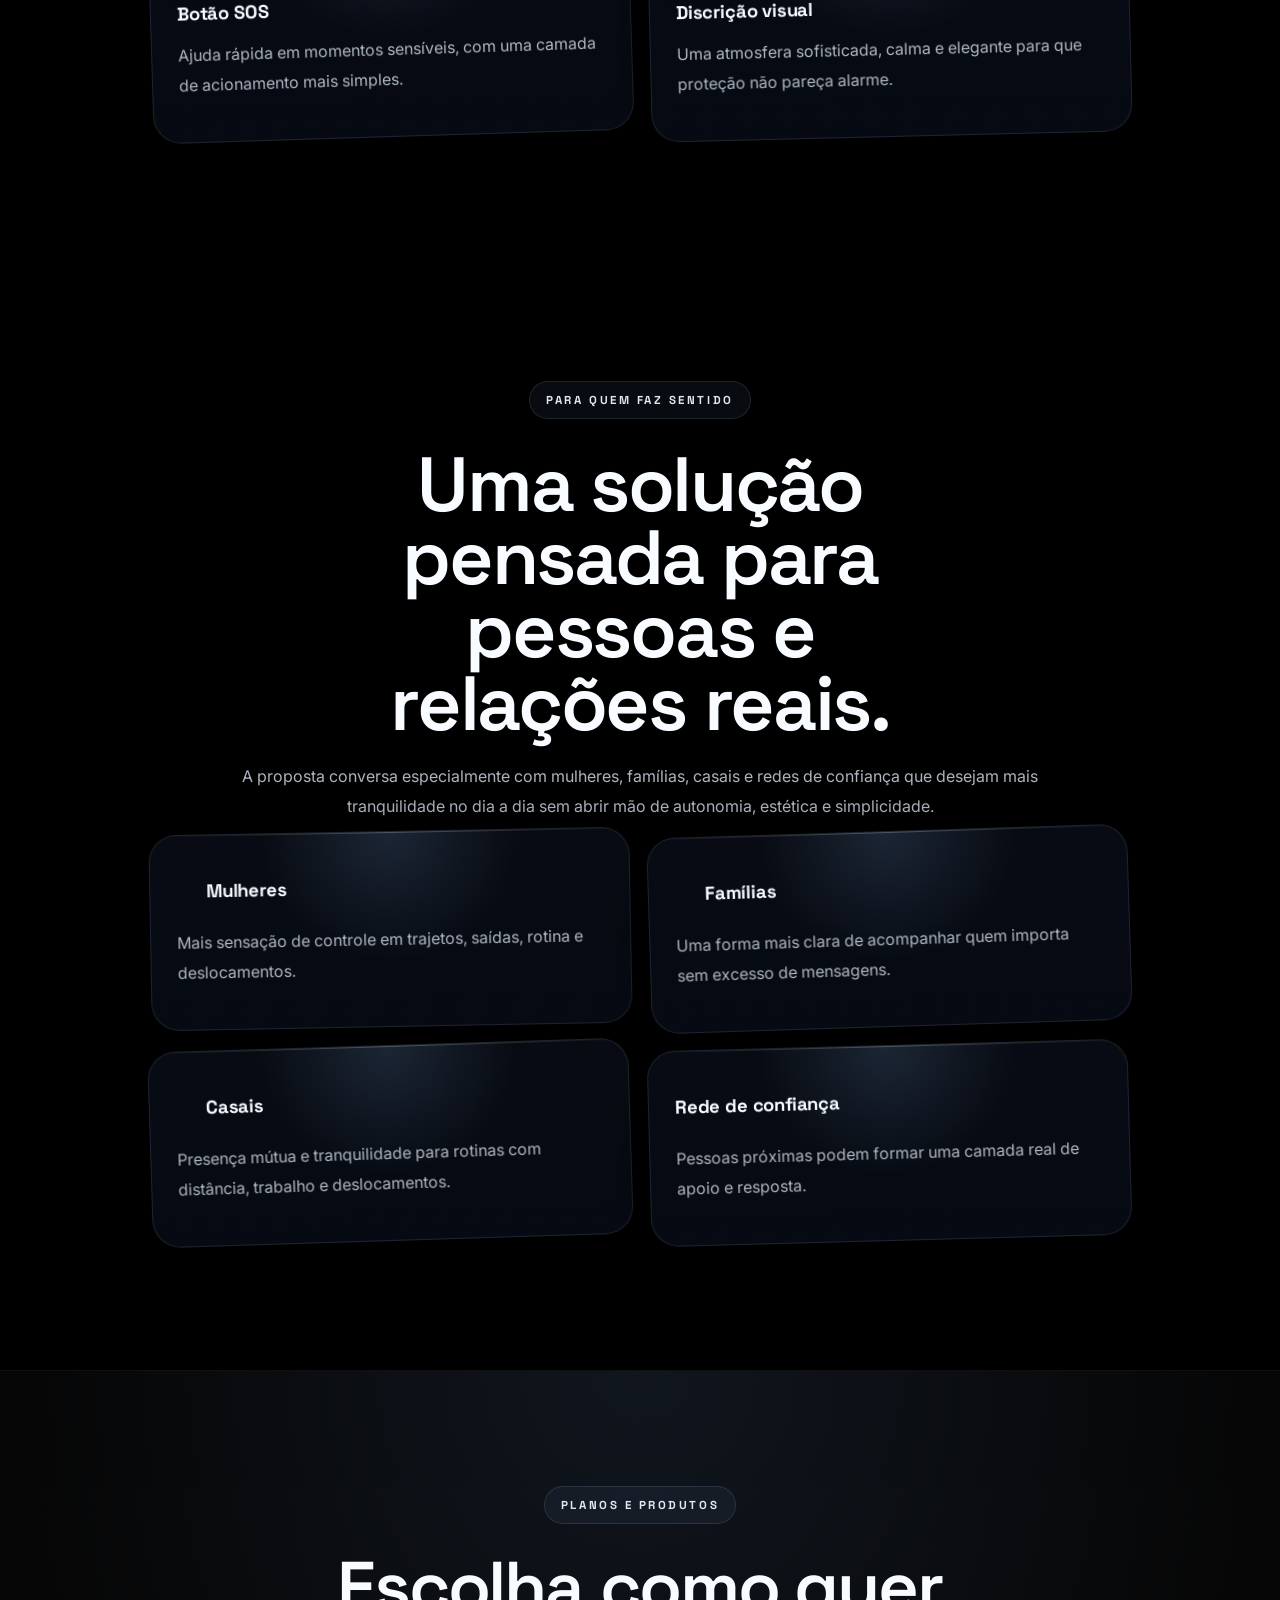
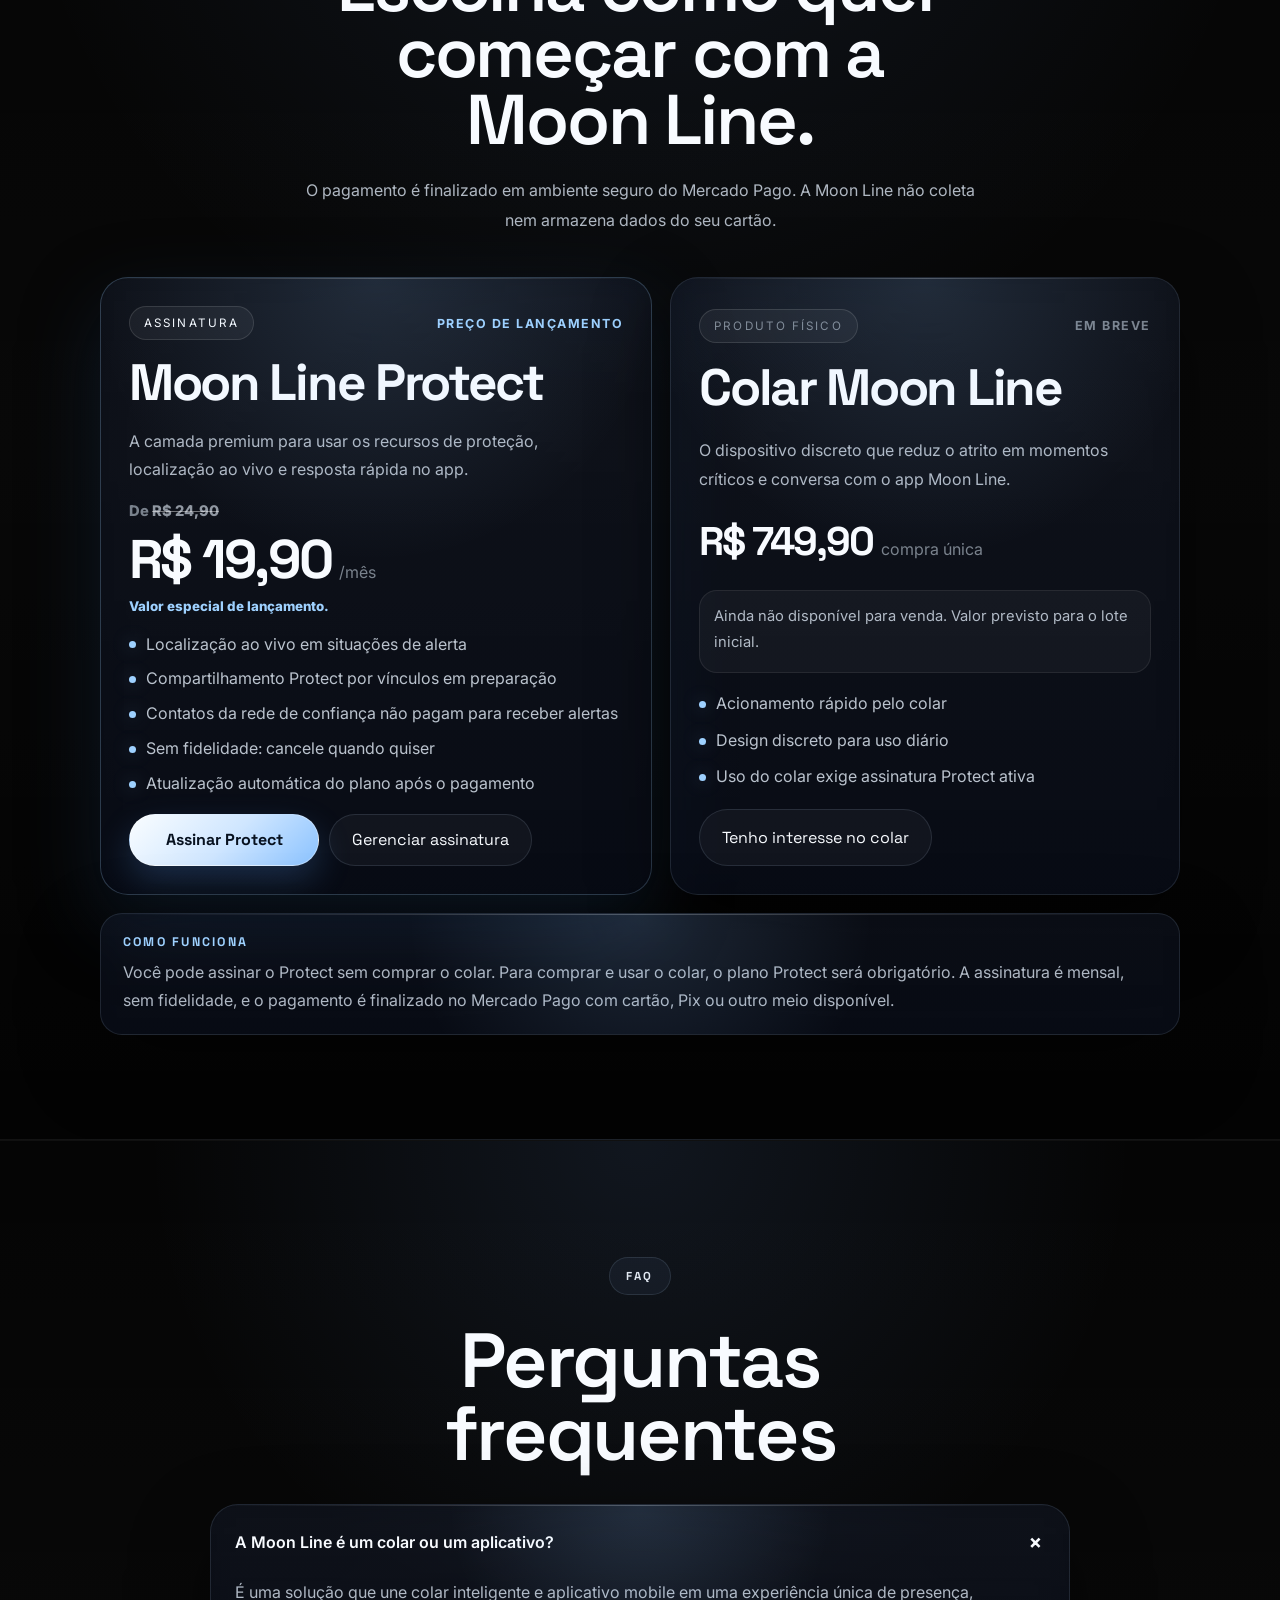
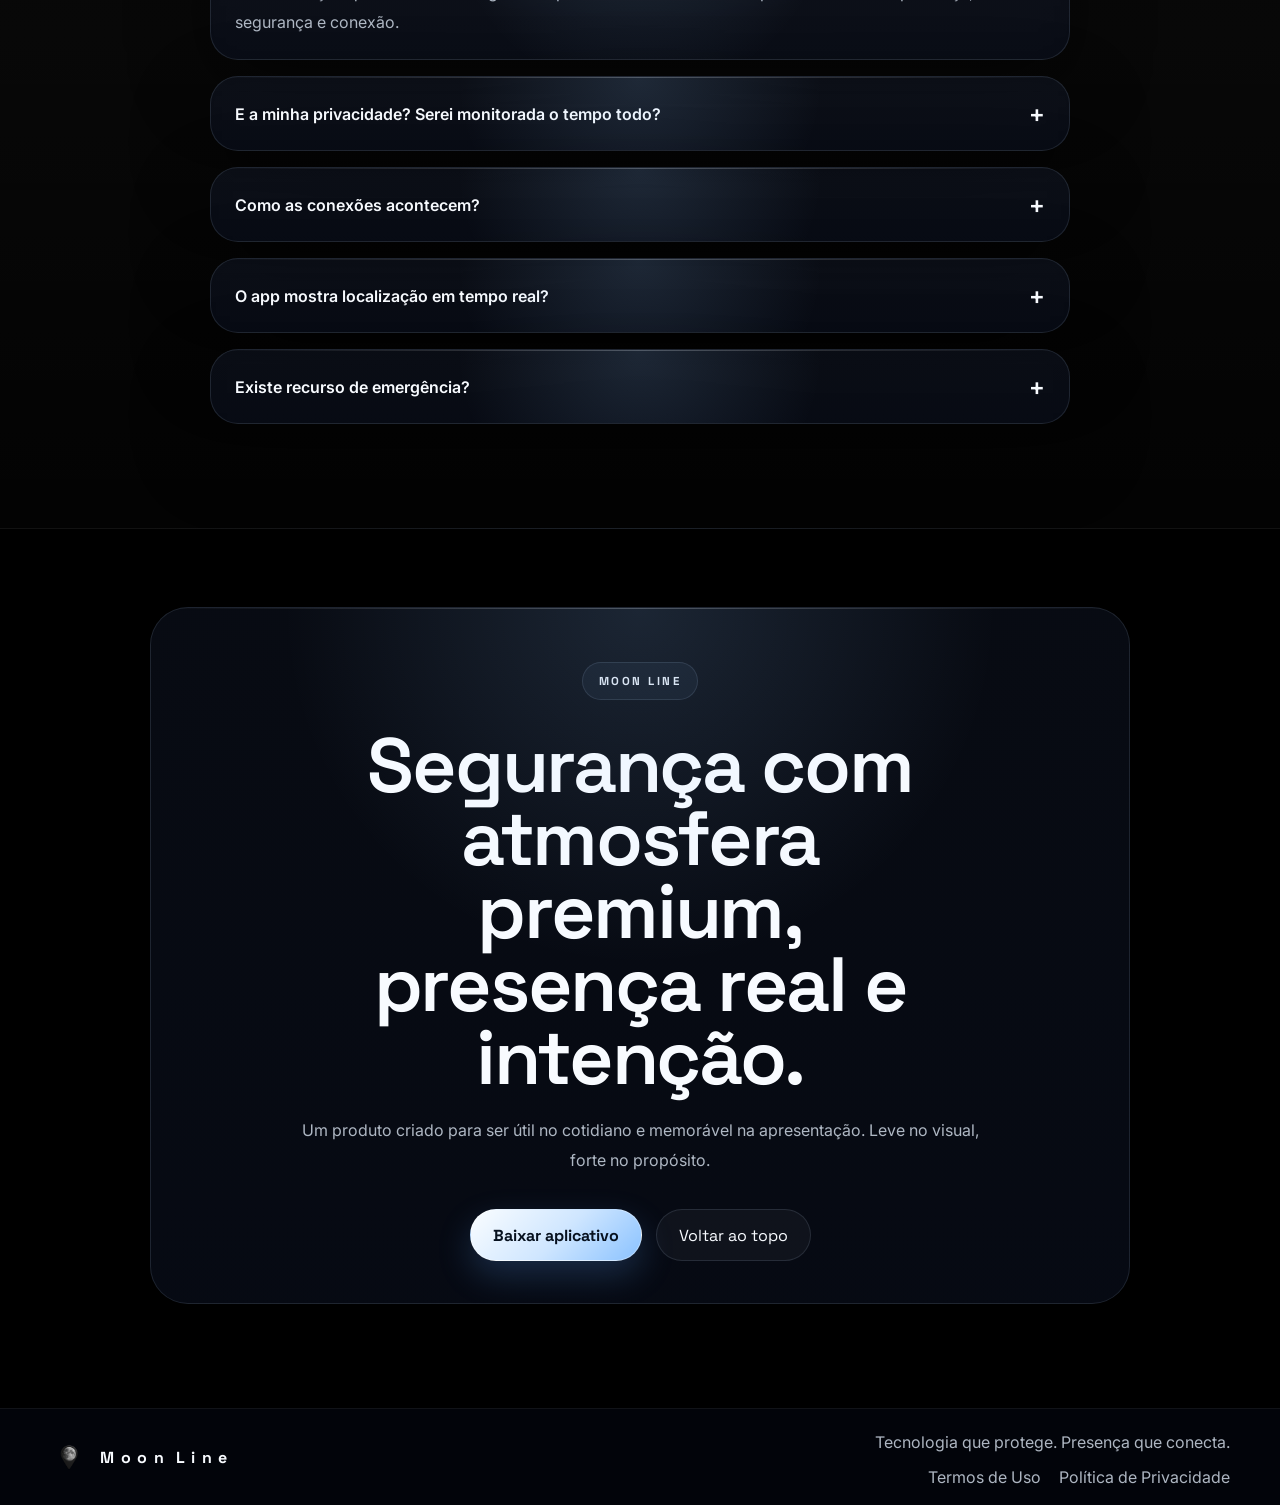
==== commit 44dab696: "Update index.html" ====
--- a/index.html
+++ b/index.html
@@ -421,7 +421,7 @@
               </div>
               <ul class="sale-list">
                 <li>Localização ao vivo em situações de alerta</li>
-                <li>1 assinatura protege 1 pessoa</li>
+                <li>Compartilhamento Protect por vínculos em preparação</li>
                 <li>Contatos da rede de confiança não pagam para receber alertas</li>
                 <li>Sem fidelidade: cancele quando quiser</li>
                 <li>Atualização automática do plano após o pagamento</li>
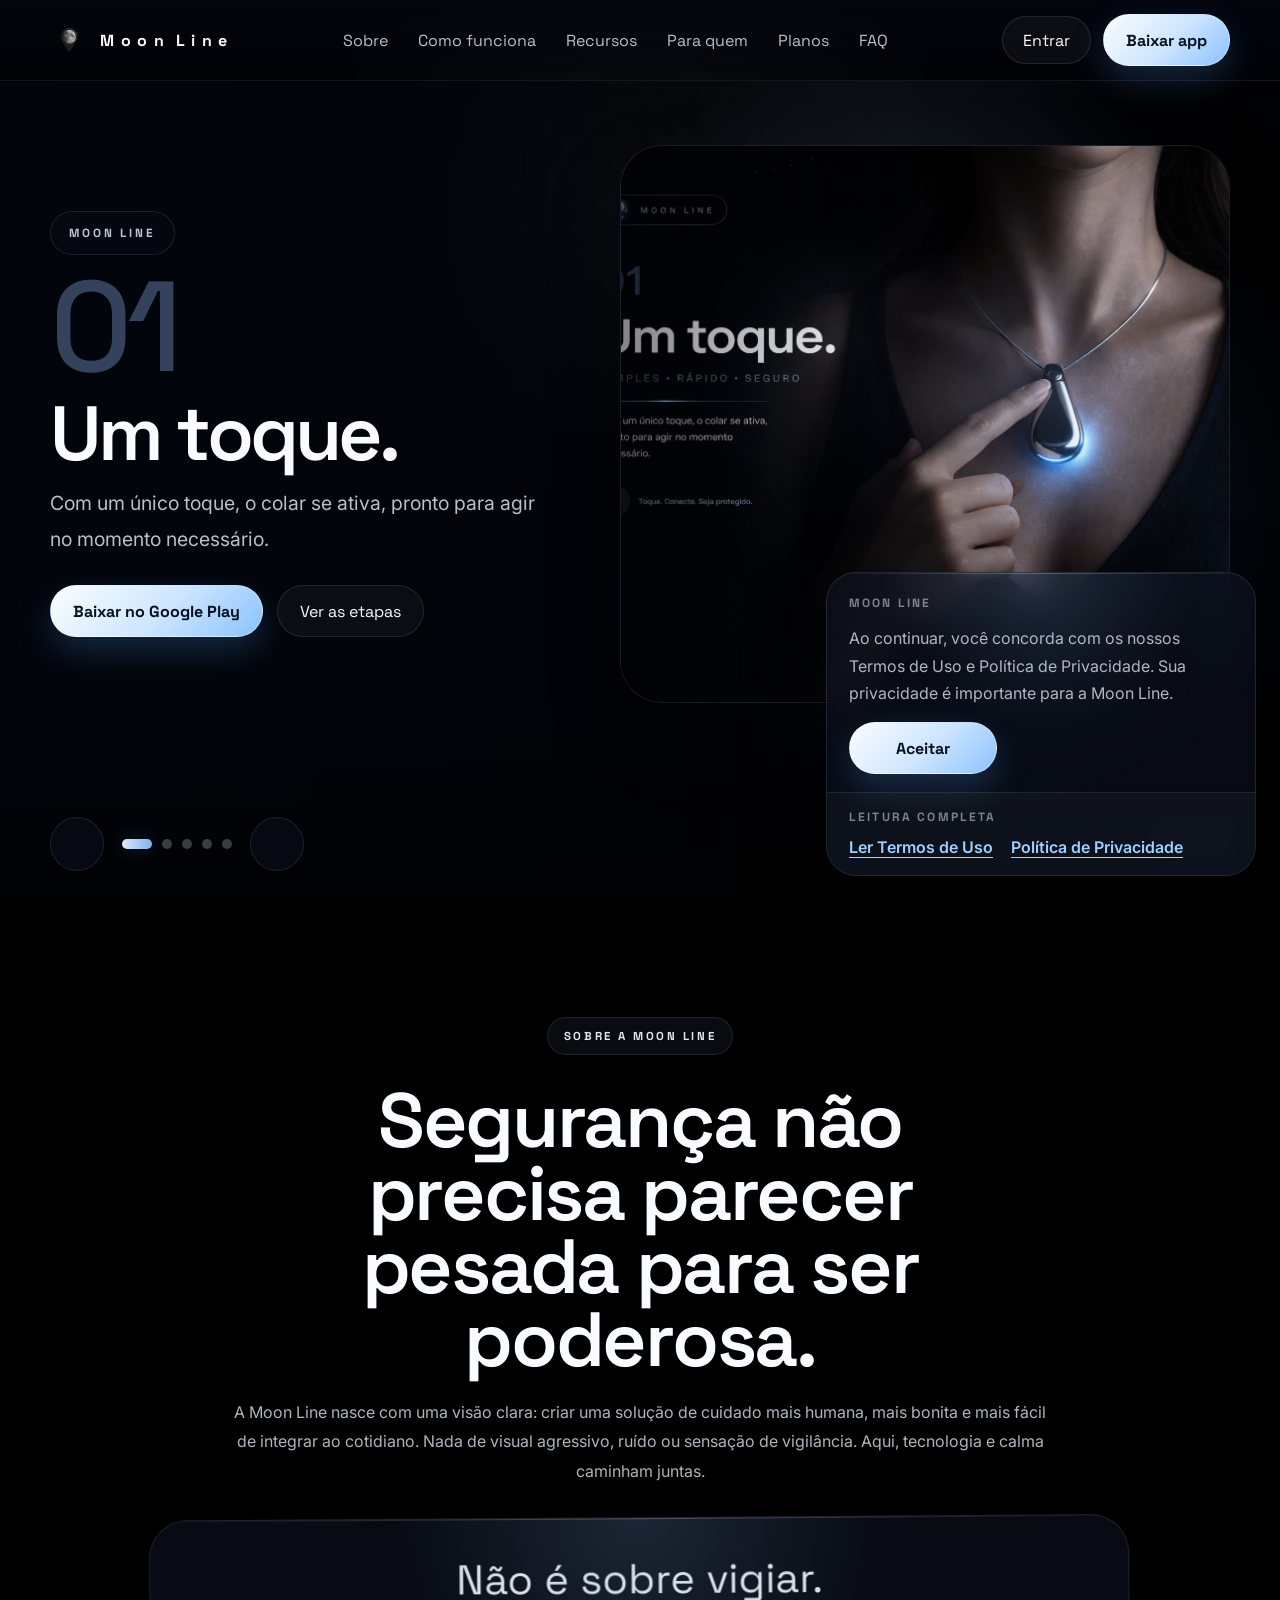
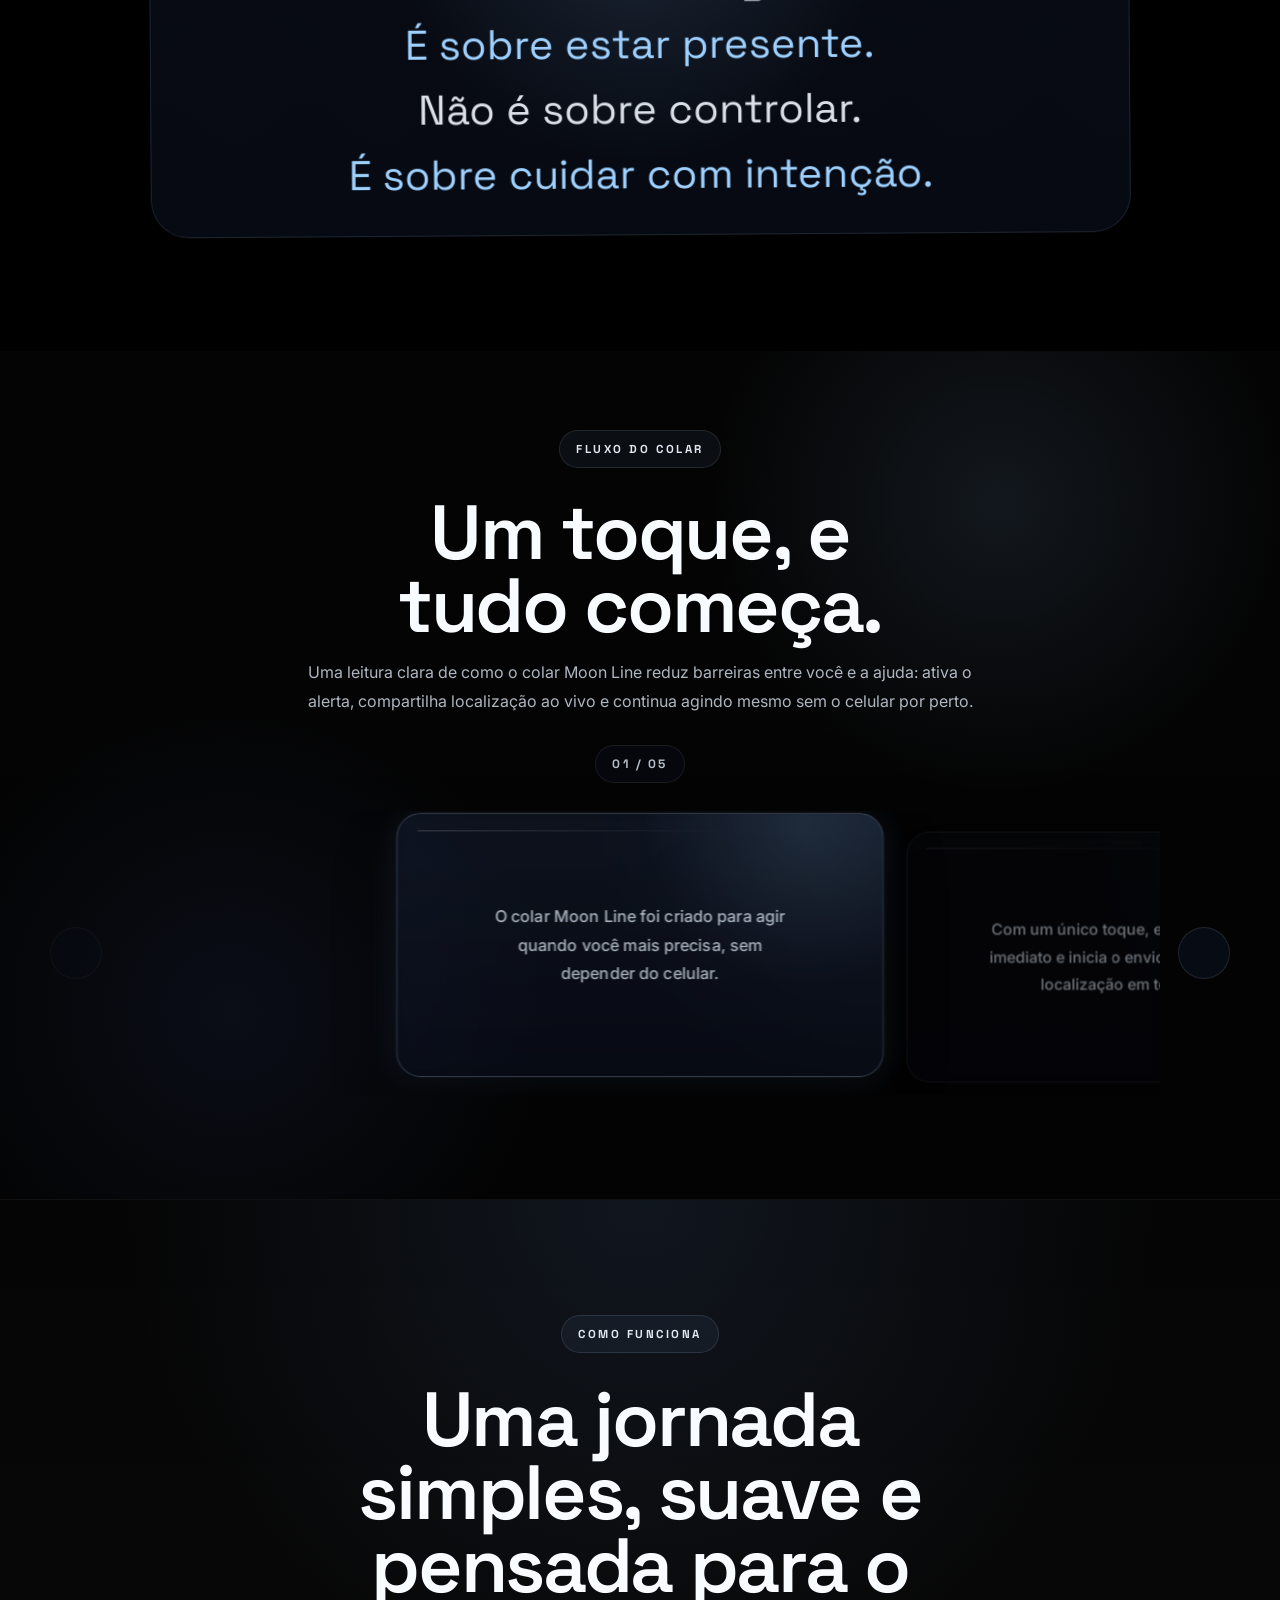
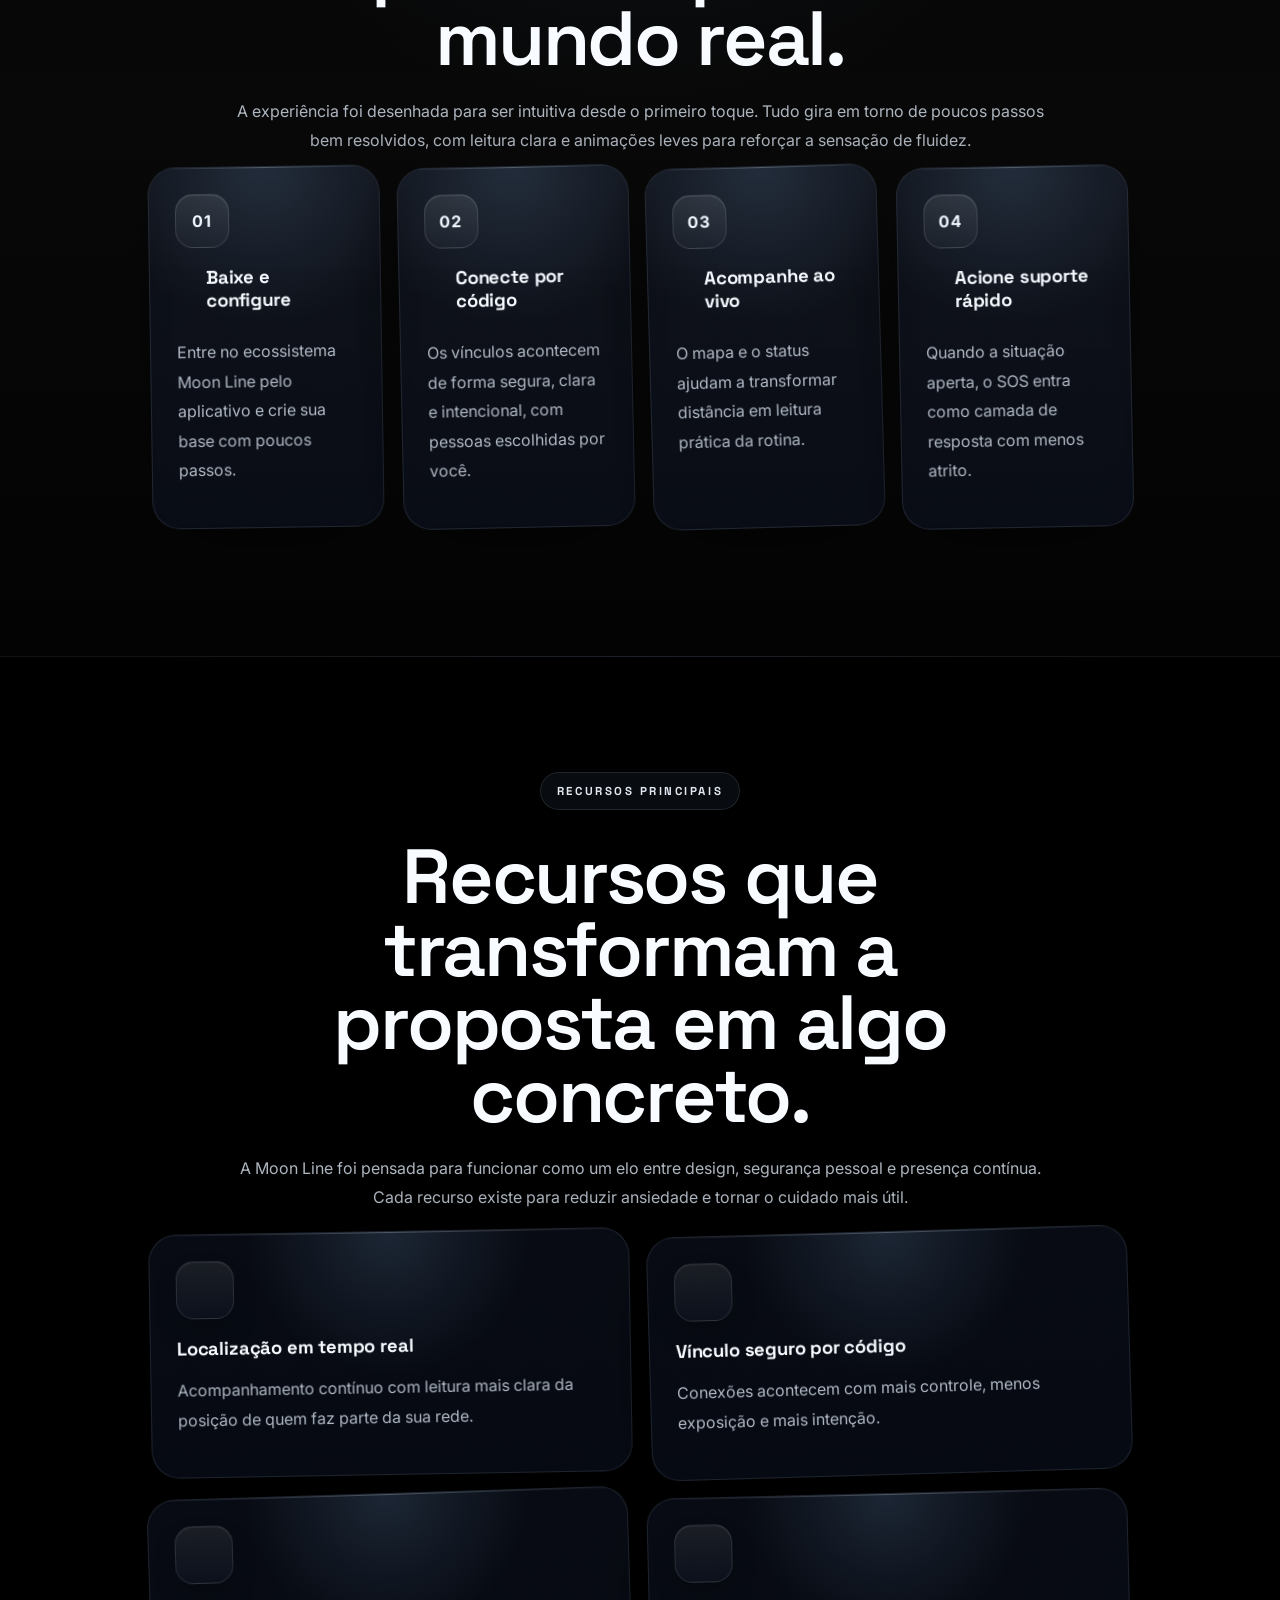
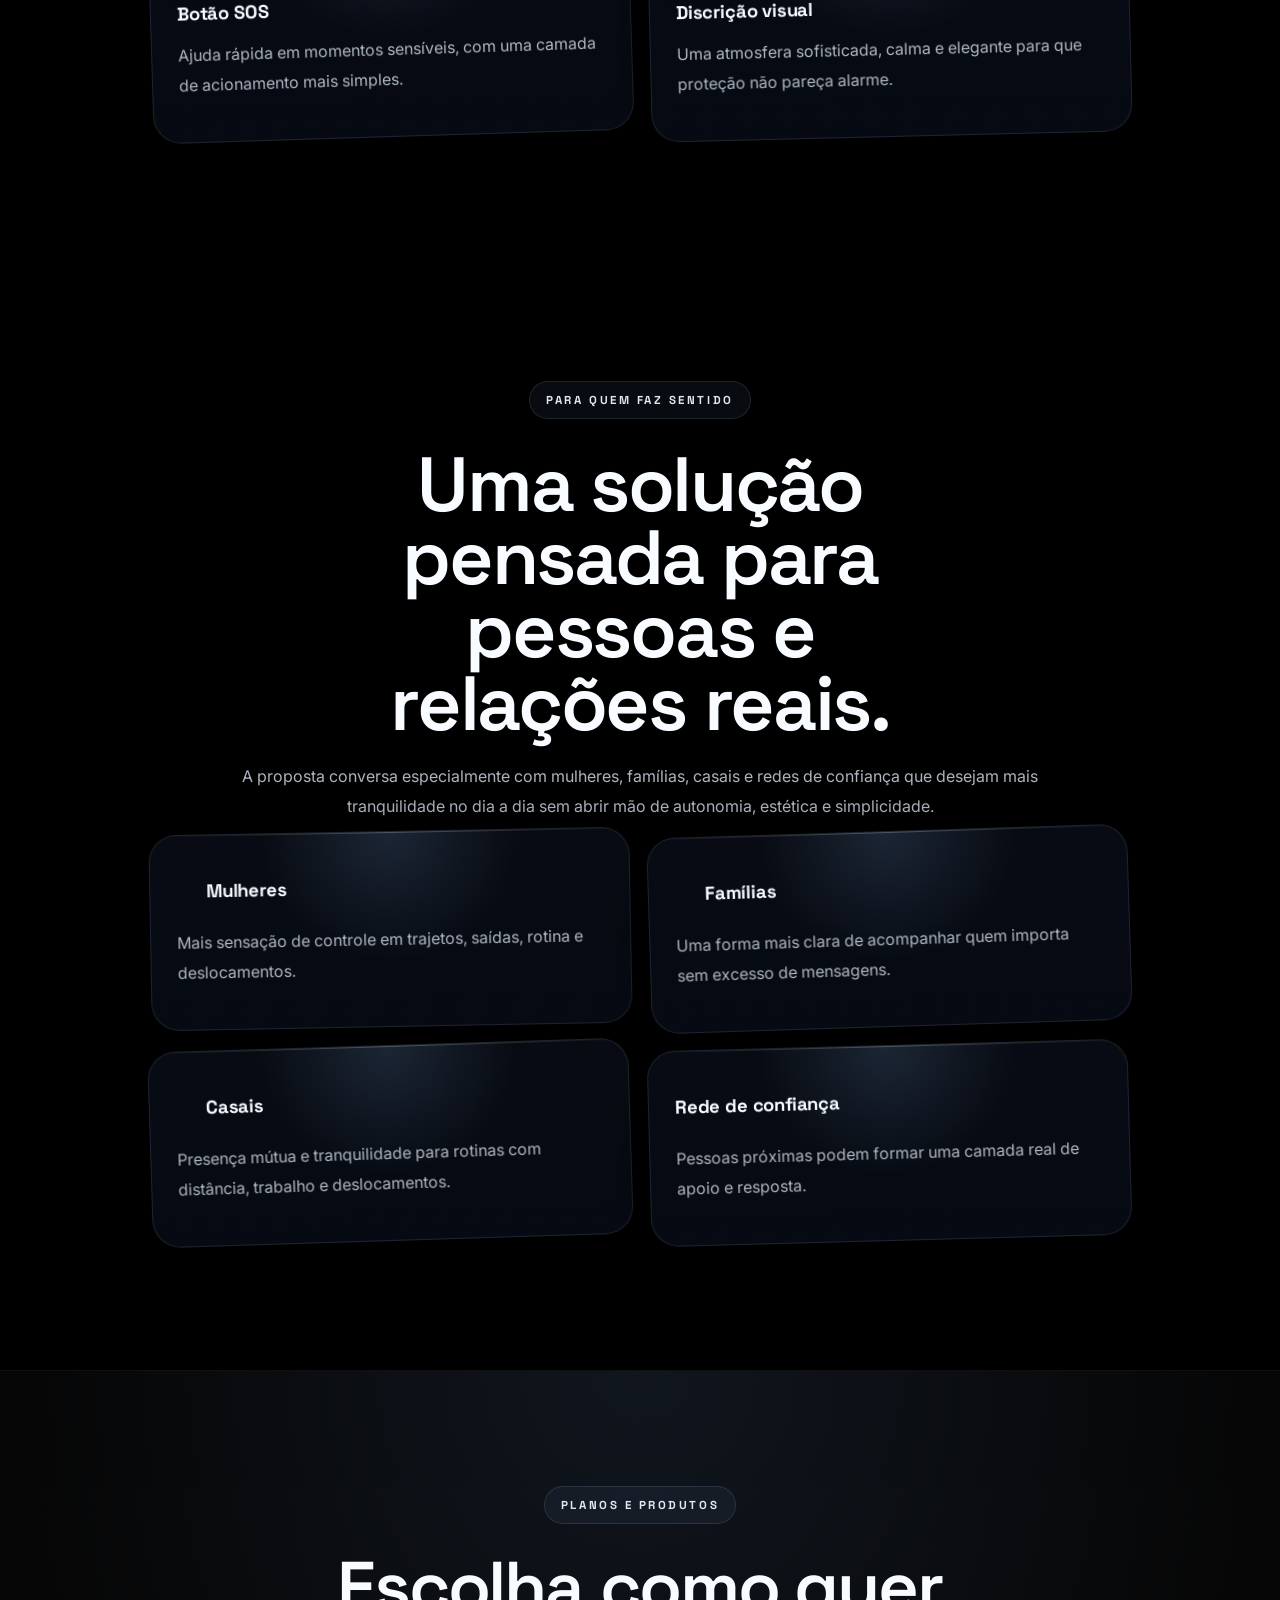
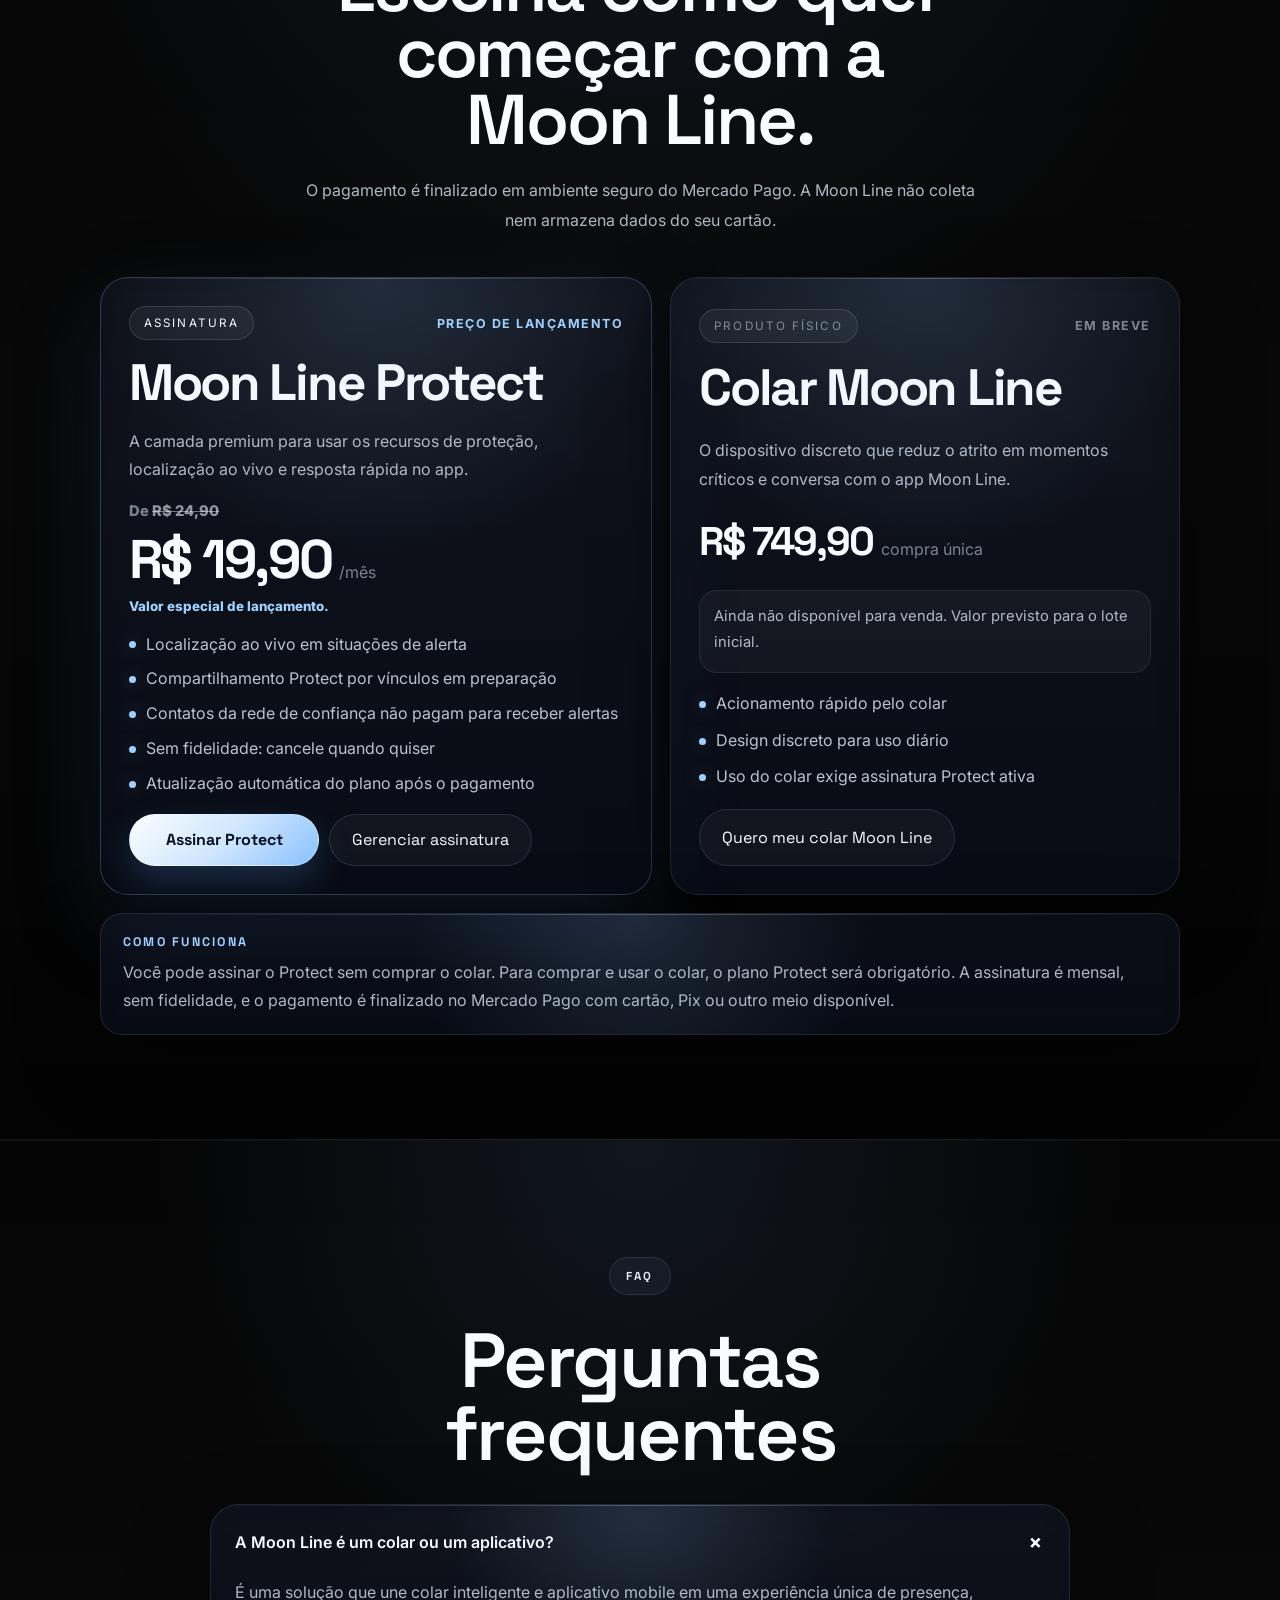
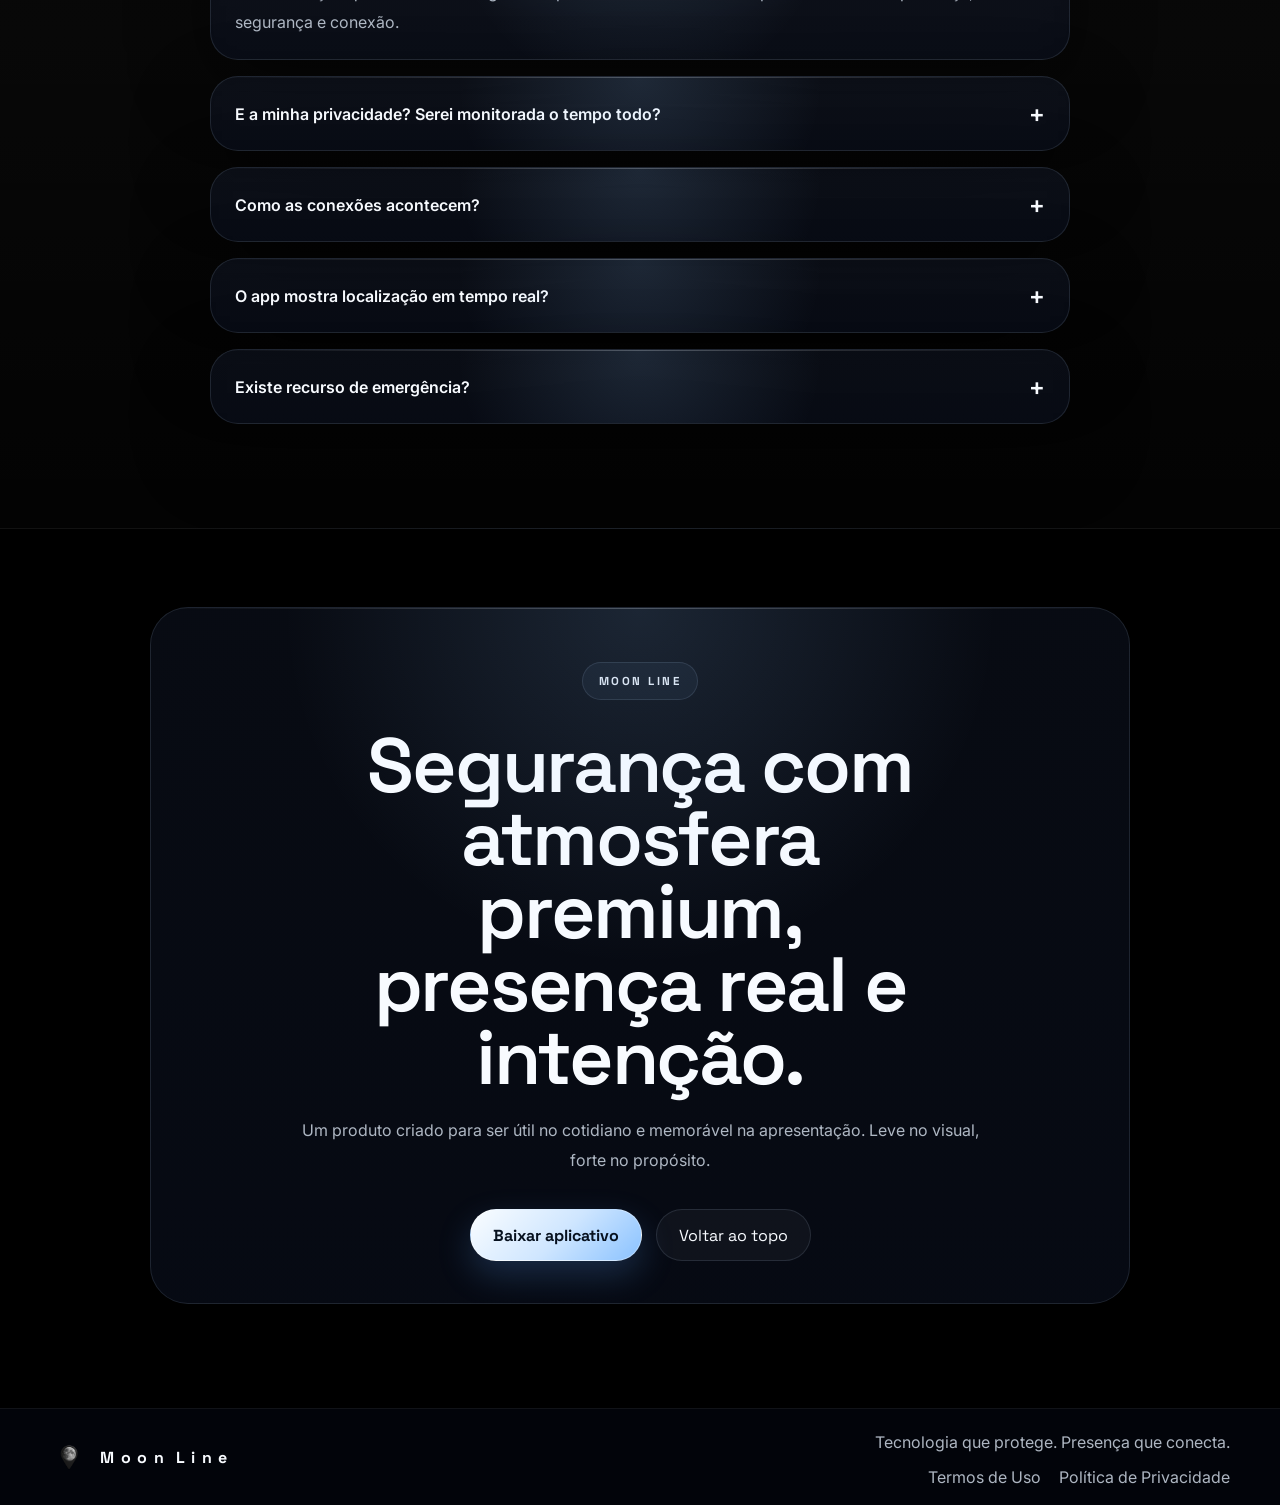
==== commit b8e3638d: "whatsapp para o colar" ====
--- a/index.html
+++ b/index.html
@@ -453,12 +453,14 @@
                 <li>Design discreto para uso diário</li>
                 <li>Uso do colar exige assinatura Protect ativa</li>
               </ul>
-              <button class="button secondary sale-button" type="button" data-collar-interest>
-                Tenho interesse no colar
-              </button>
-              <p class="sale-note" data-collar-message hidden>
-                Recebemos seu interesse. O colar Moon Line está em preparação para o primeiro lote, e em breve vamos abrir uma lista de espera para avisar sobre disponibilidade, preço final, prazo e condições de compra.
-              </p>
+              <a
+                class="button secondary sale-button"
+                href="https://wa.me/5511969378523?text=QUERO%20MEU%20COLAR%20MOON%20LINE"
+                target="_blank"
+                rel="noopener noreferrer"
+              >
+                Quero meu colar Moon Line
+              </a>
             </article>
           </div>
 
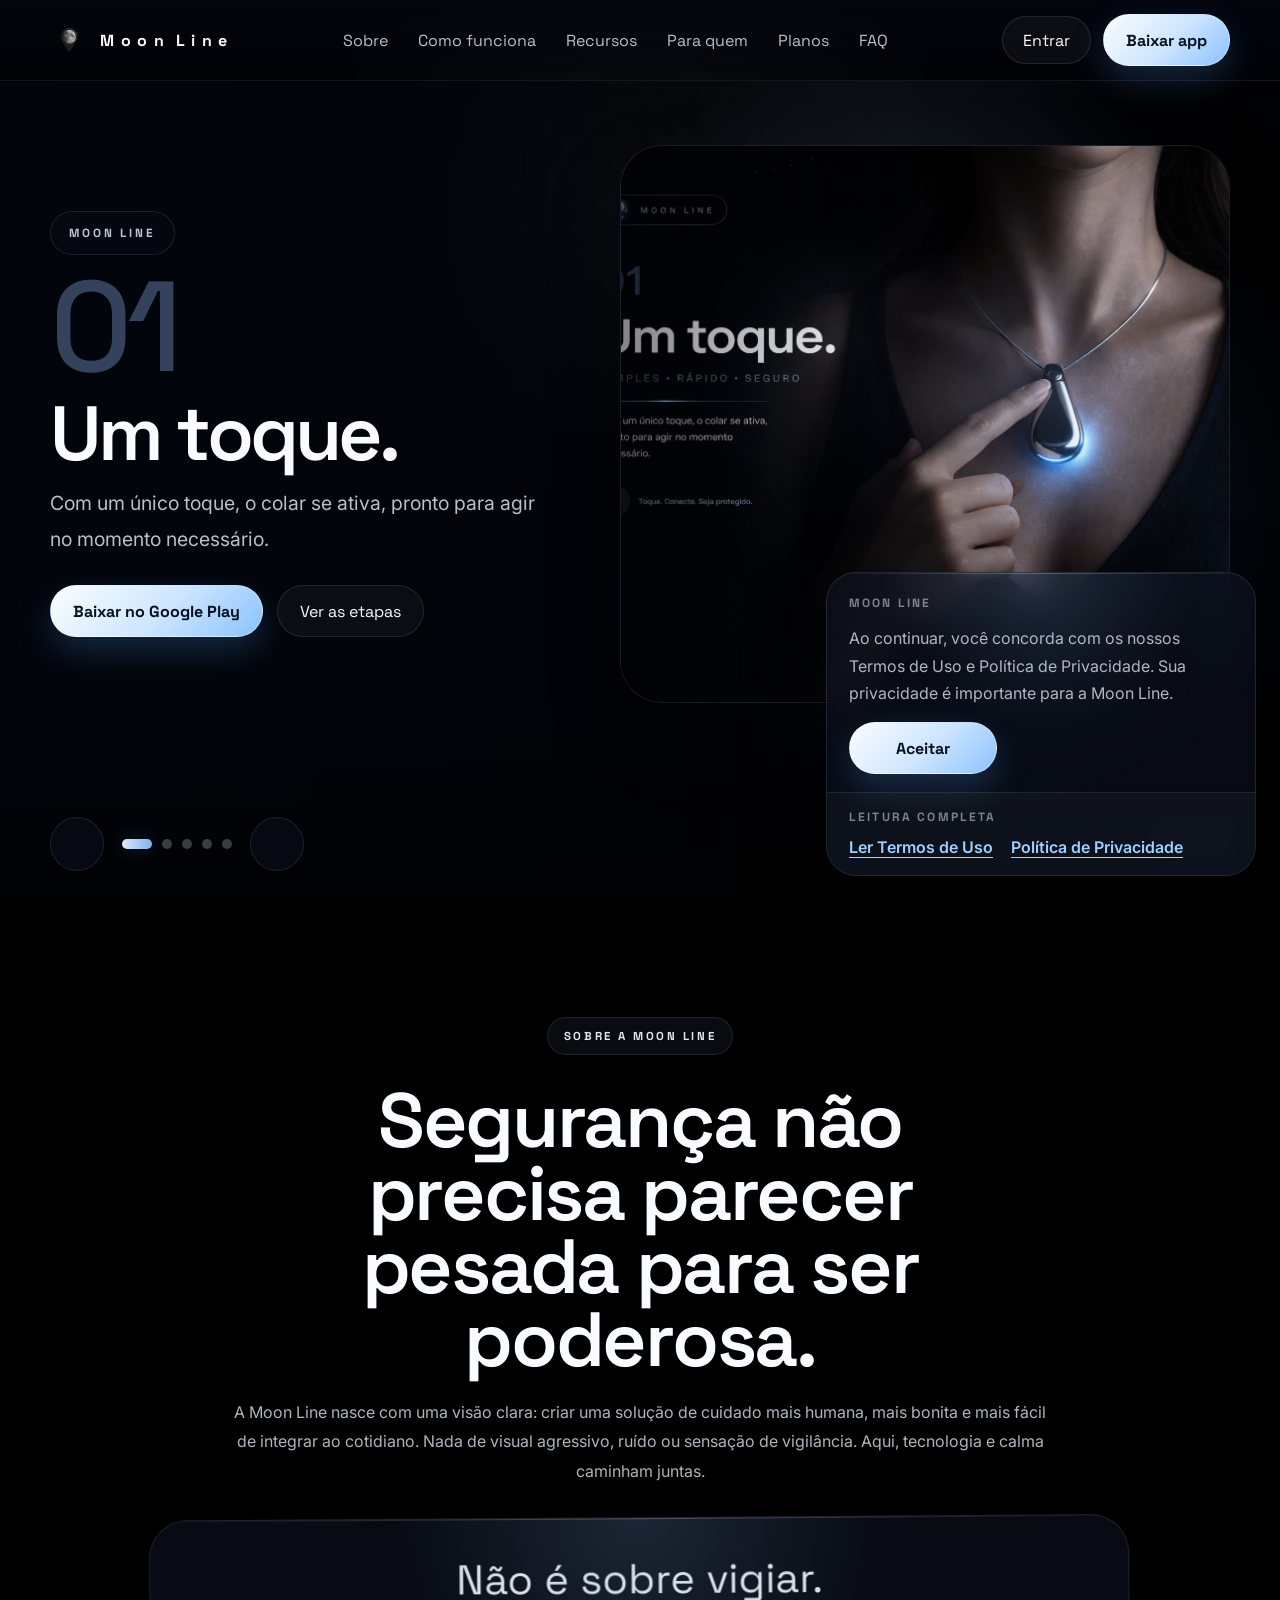
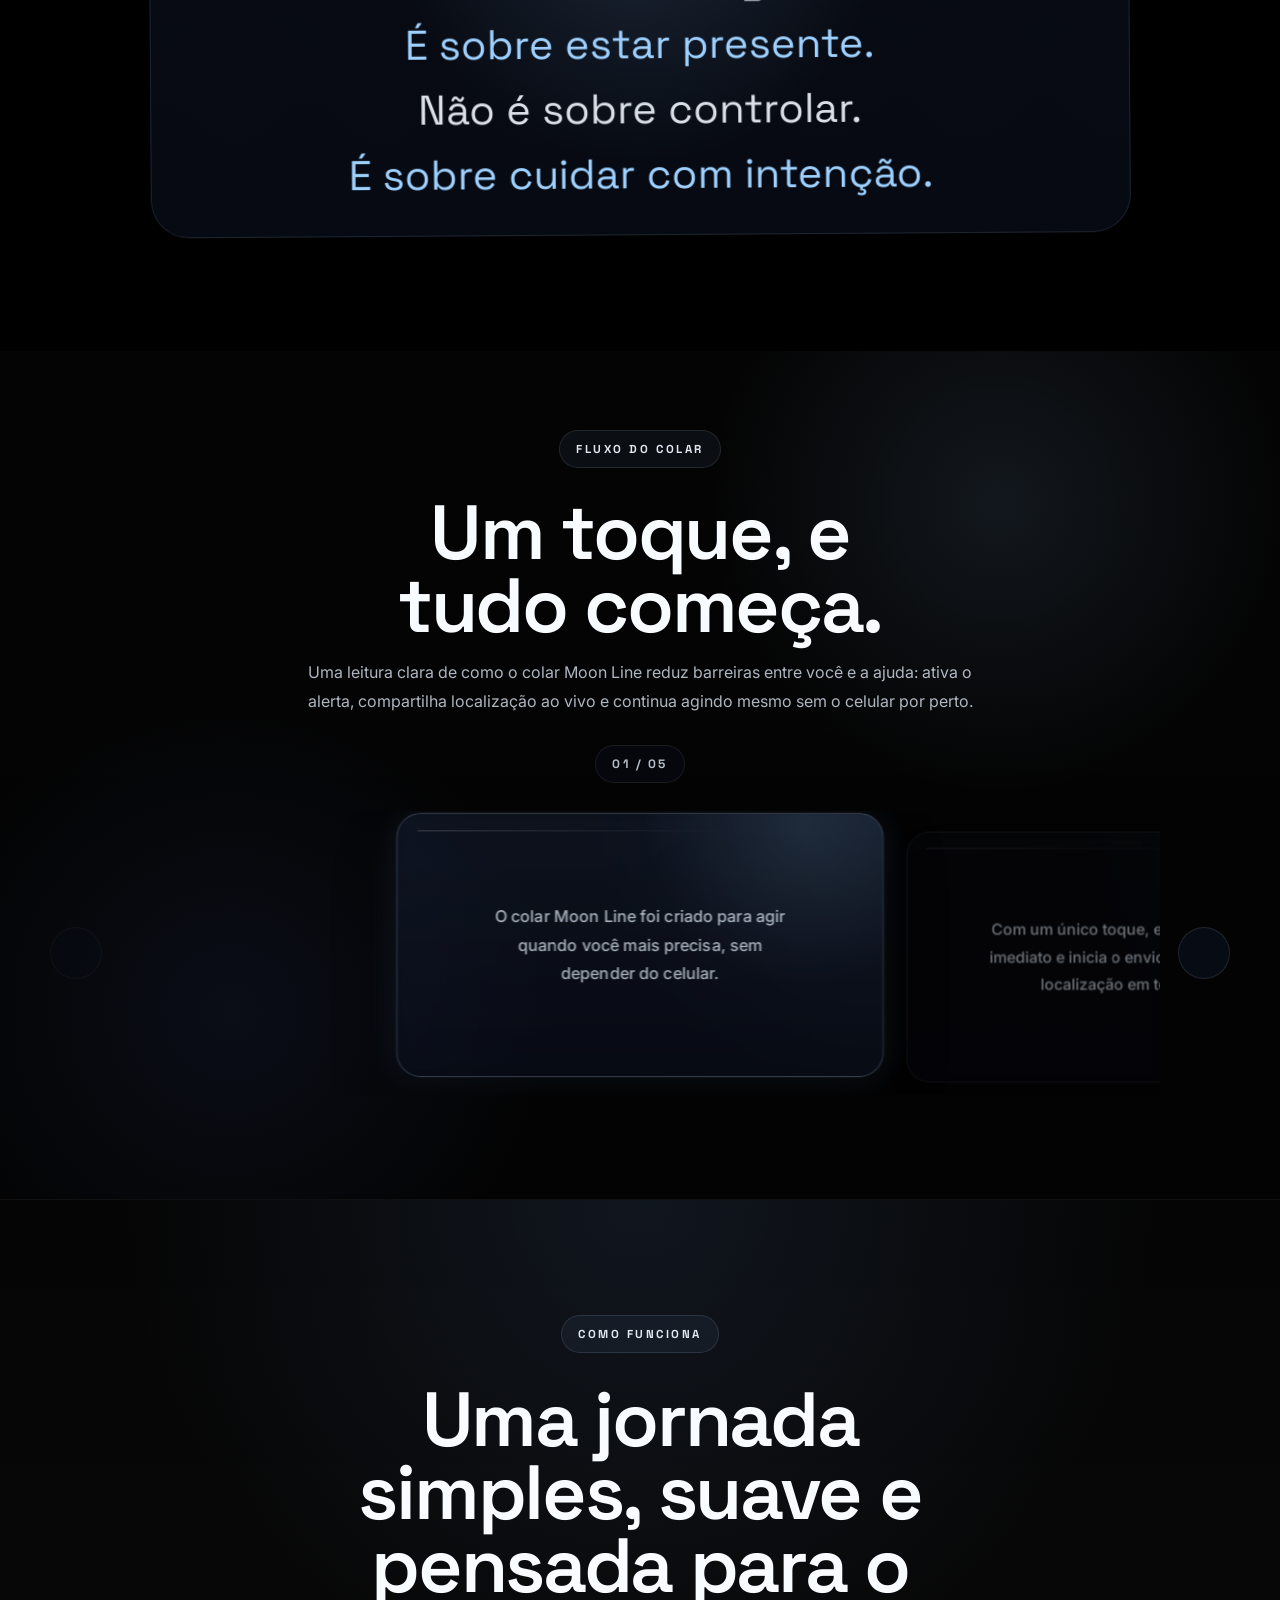
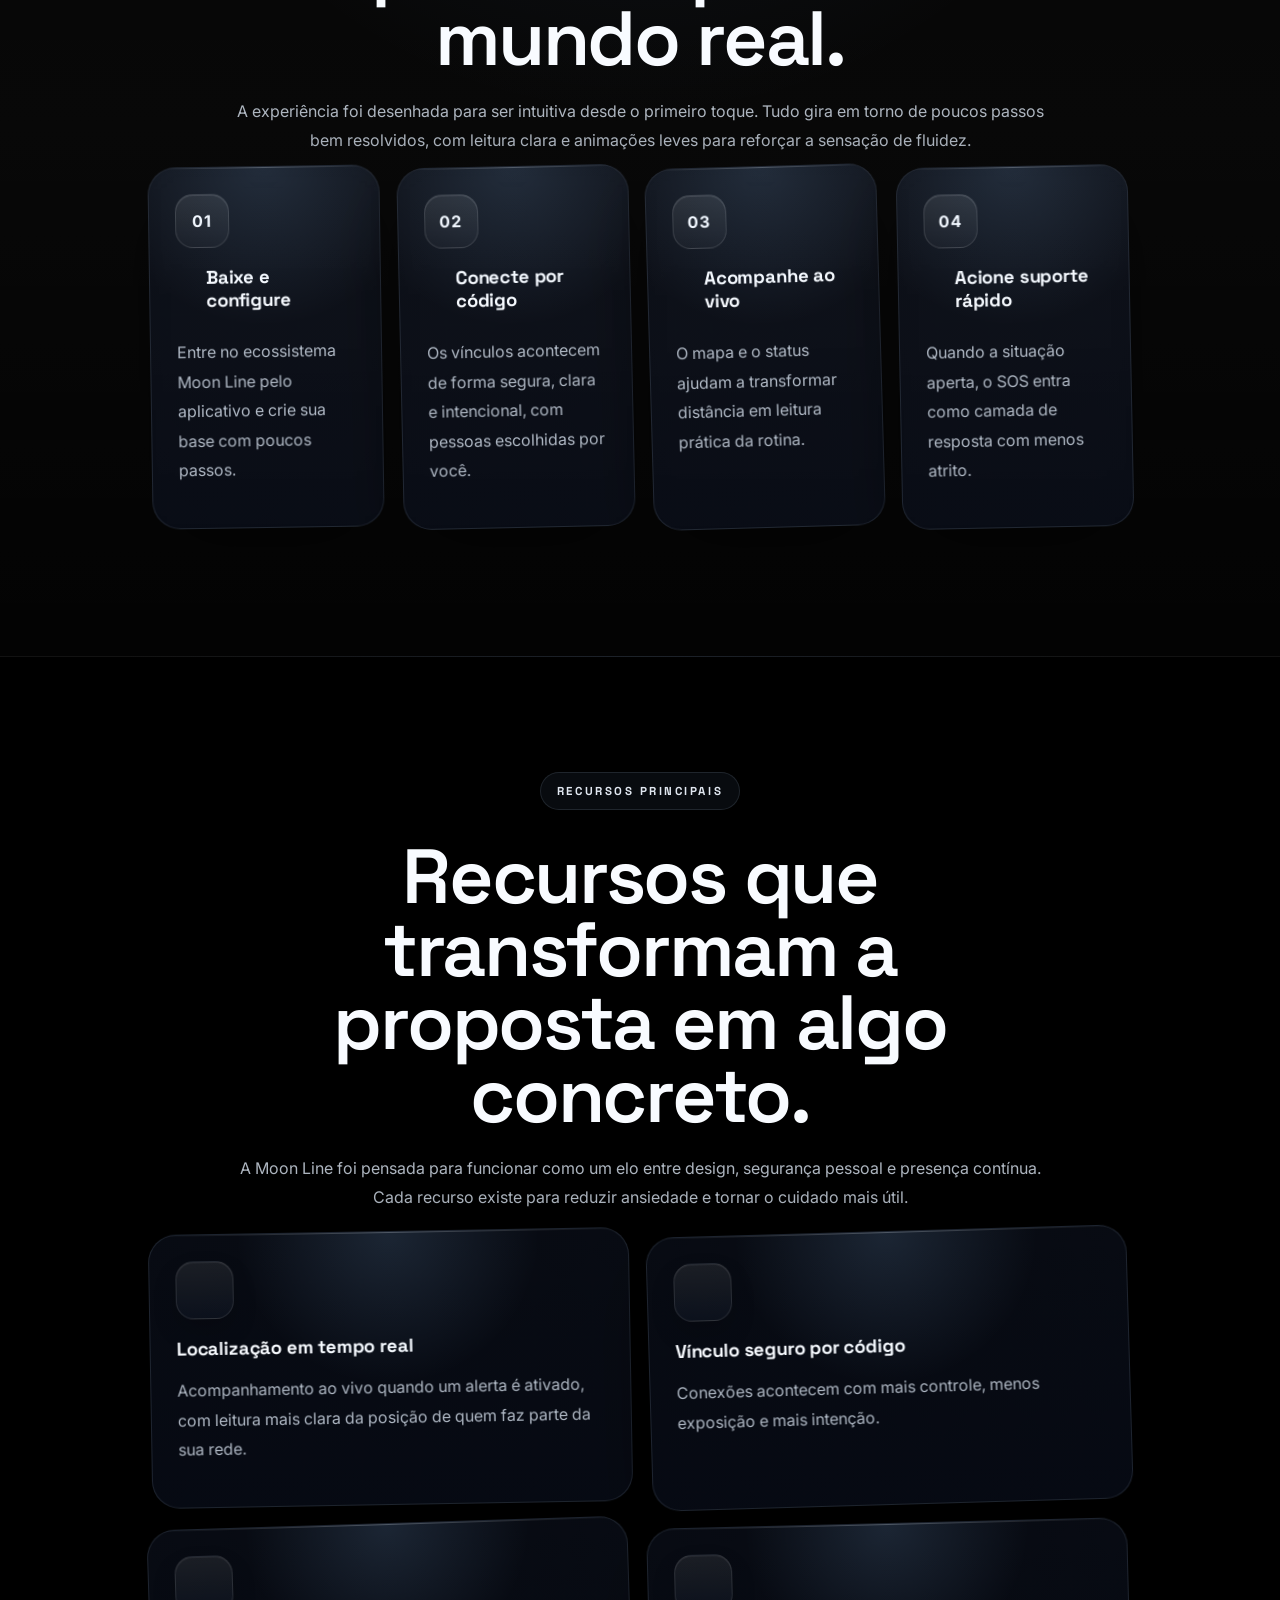
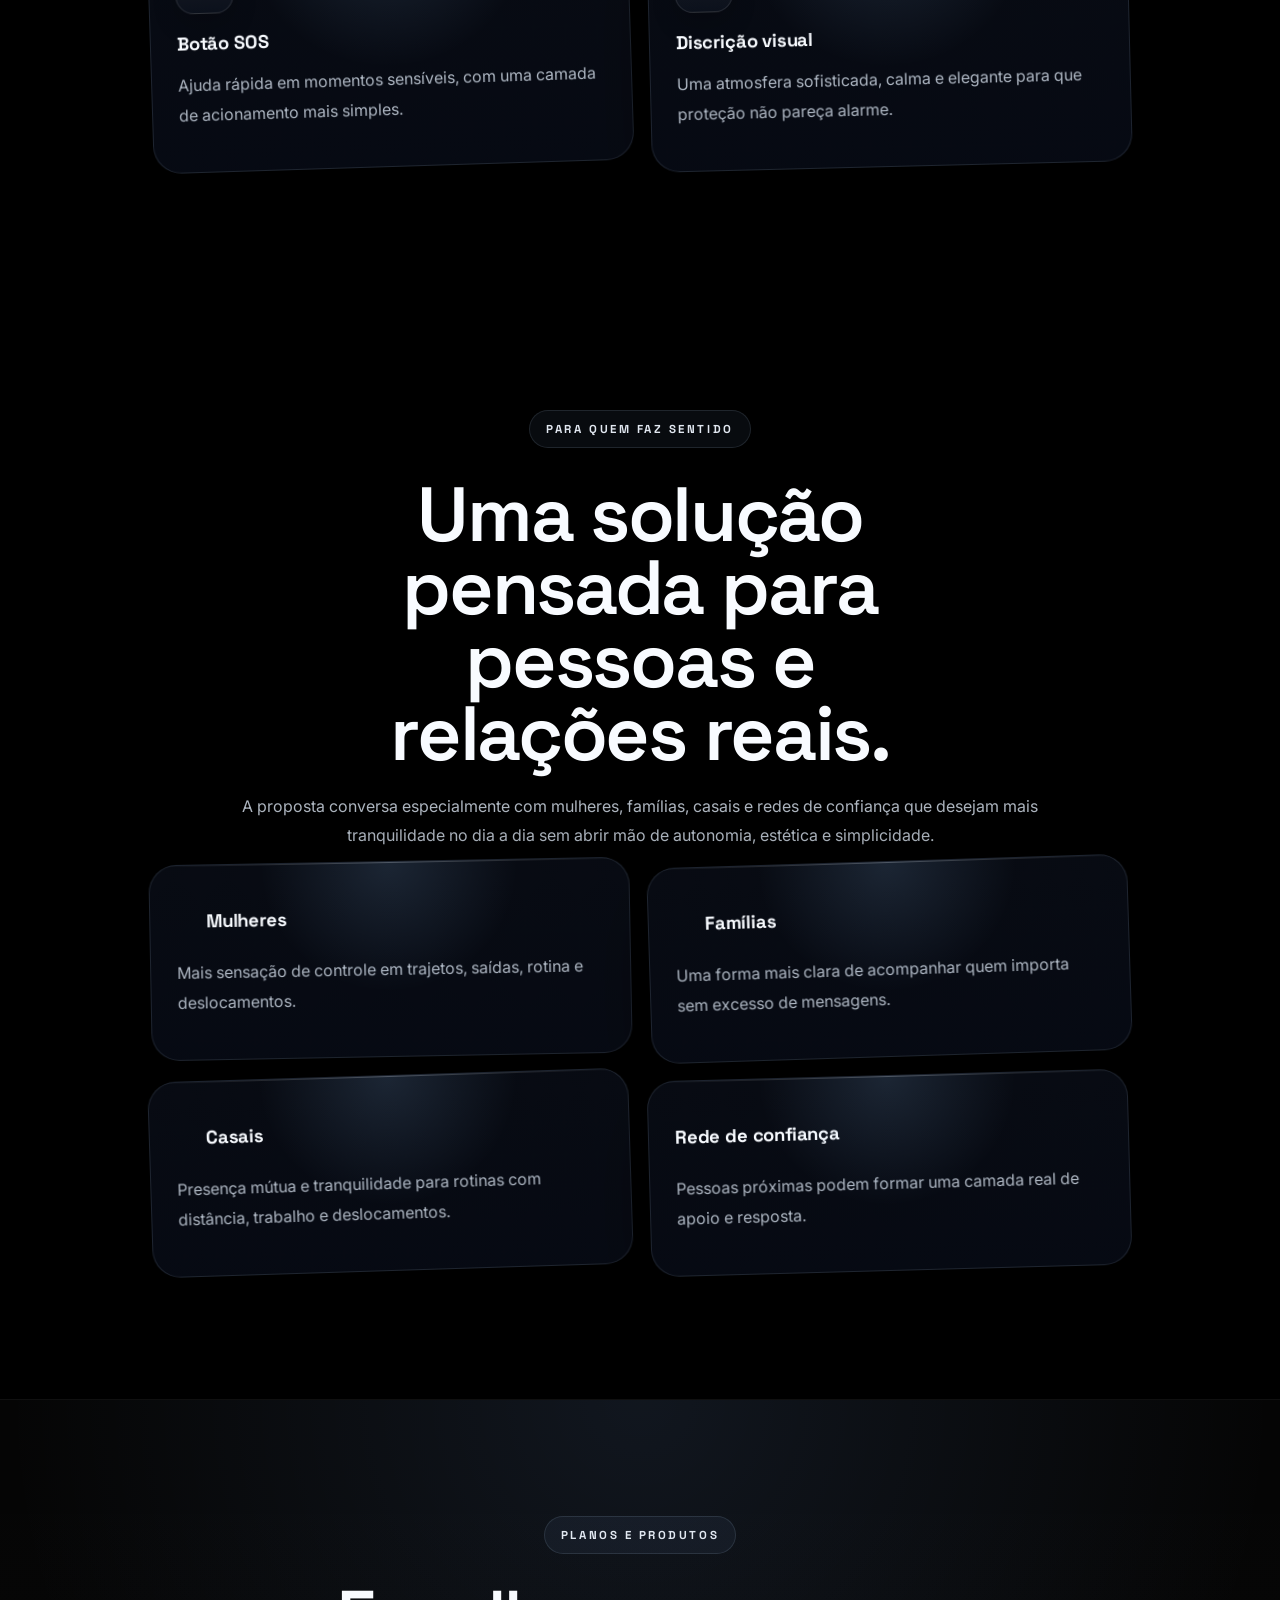
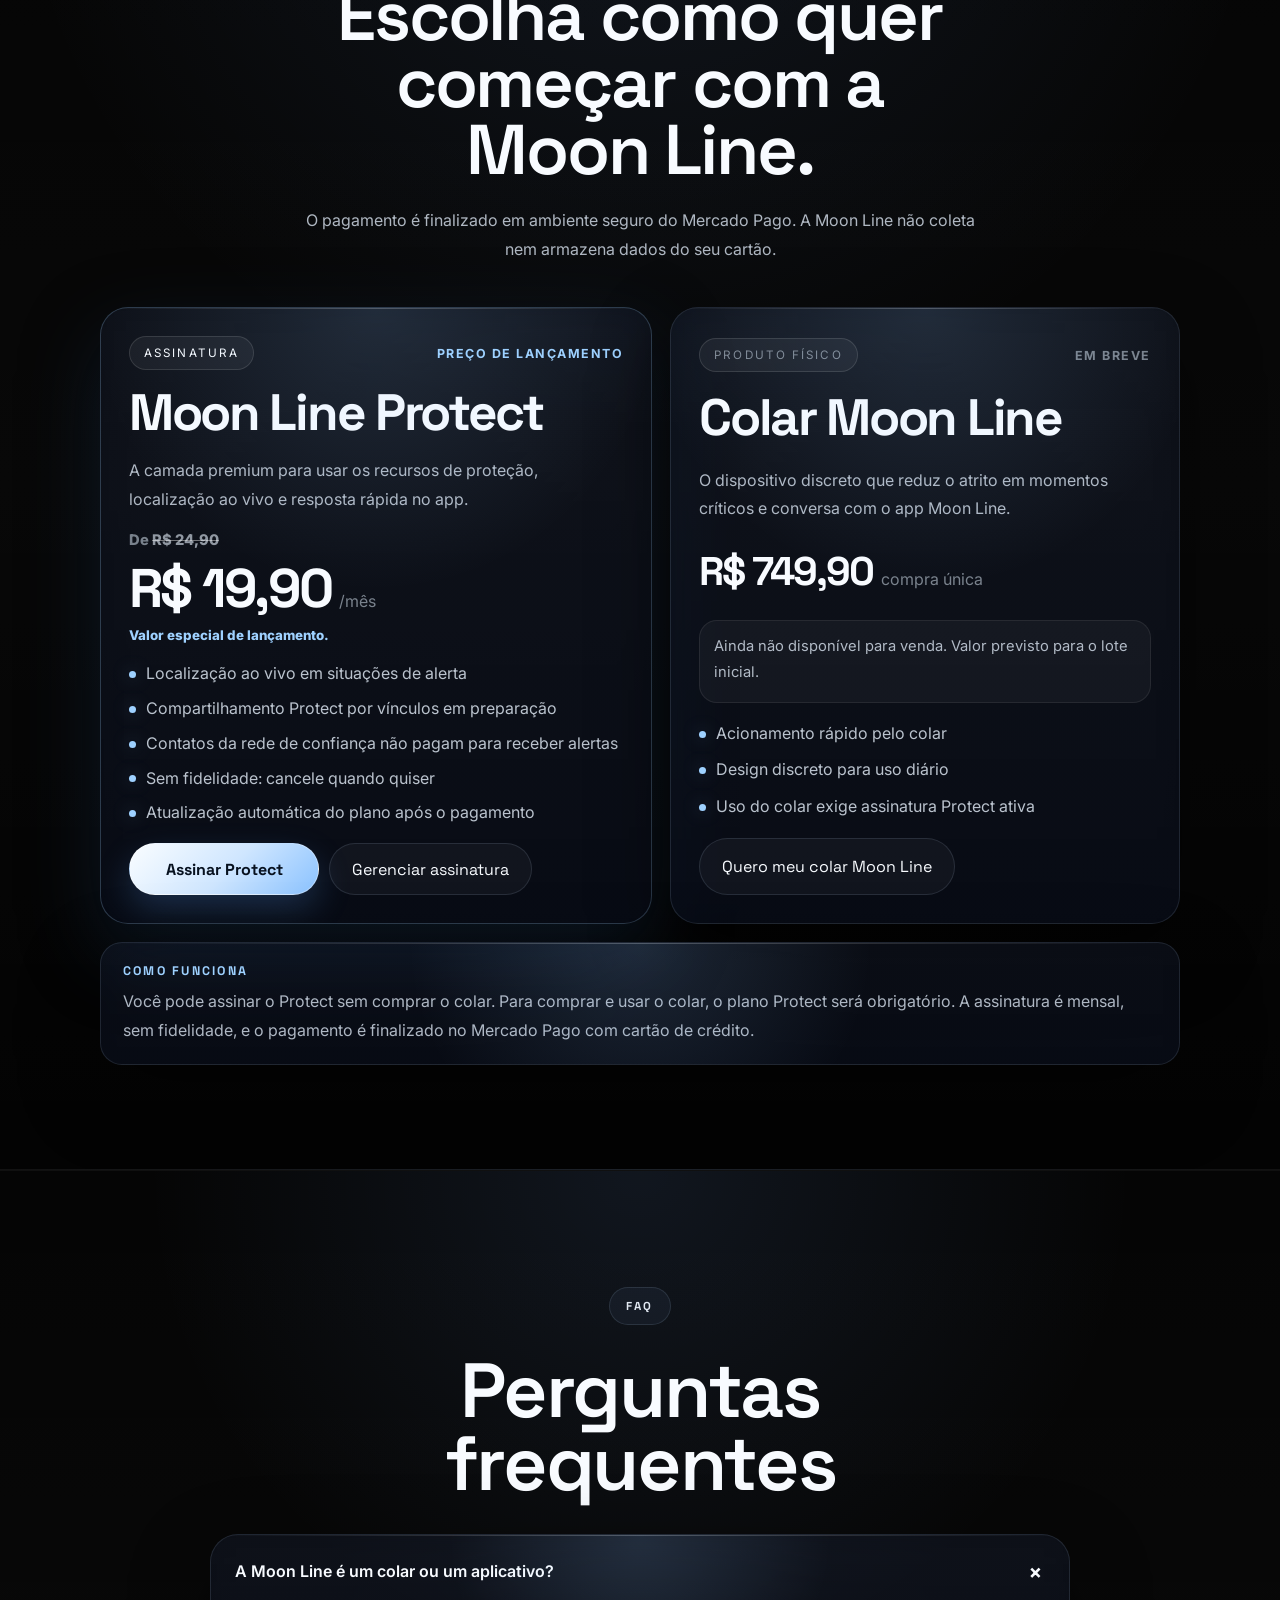
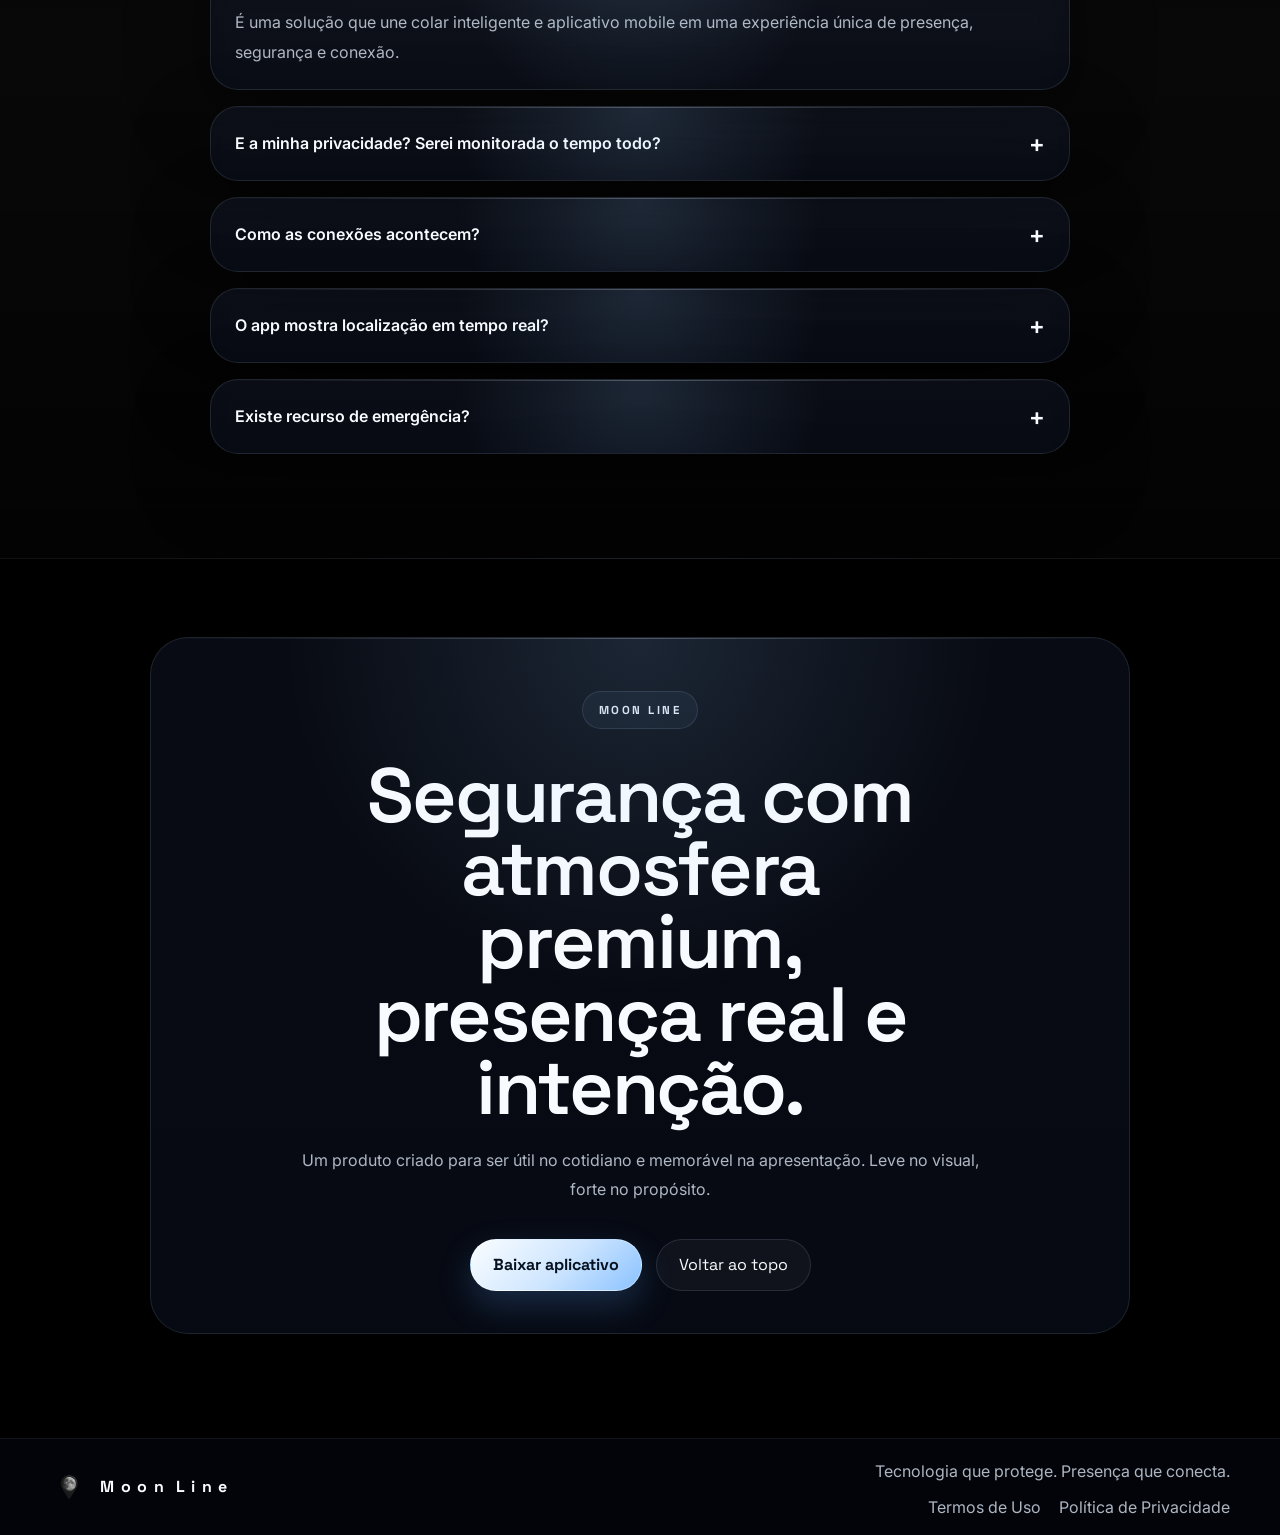
==== commit 9b41f38f: "Update index.html" ====
--- a/index.html
+++ b/index.html
@@ -343,7 +343,7 @@
             <article class="glass-panel feature-card reveal" data-parallax="0.06">
               <div class="feature-icon"><i data-lucide="map-pin"></i></div>
               <h3>Localização em tempo real</h3>
-              <p>Acompanhamento contínuo com leitura mais clara da posição de quem faz parte da sua rede.</p>
+              <p>Acompanhamento ao vivo quando um alerta é ativado, com leitura mais clara da posição de quem faz parte da sua rede.</p>
             </article>
             <article class="glass-panel feature-card reveal delay-1" data-parallax="0.1">
               <div class="feature-icon"><i data-lucide="link-2"></i></div>
@@ -466,7 +466,7 @@
 
           <div class="checkout-flow glass-panel">
             <span>Como funciona</span>
-            <p>Você pode assinar o Protect sem comprar o colar. Para comprar e usar o colar, o plano Protect será obrigatório. A assinatura é mensal, sem fidelidade, e o pagamento é finalizado no Mercado Pago com cartão, Pix ou outro meio disponível.</p>
+            <p>Você pode assinar o Protect sem comprar o colar. Para comprar e usar o colar, o plano Protect será obrigatório. A assinatura é mensal, sem fidelidade, e o pagamento é finalizado no Mercado Pago com cartão de crédito.</p>
           </div>
 
           <div class="checkout-return glass-panel" data-checkout-return hidden>
@@ -521,7 +521,7 @@
                 <span class="faq-symbol">+</span>
               </button>
               <div class="faq-answer">
-                <p>Sim. A proposta inclui mapa com acompanhamento contínuo para tornar a presença mais clara e funcional.</p>
+                <p>Sim. A proposta inclui mapa com acompanhamento ao vivo quando um alerta é ativado, tornando a presença mais clara e funcional.</p>
               </div>
             </article>
 
